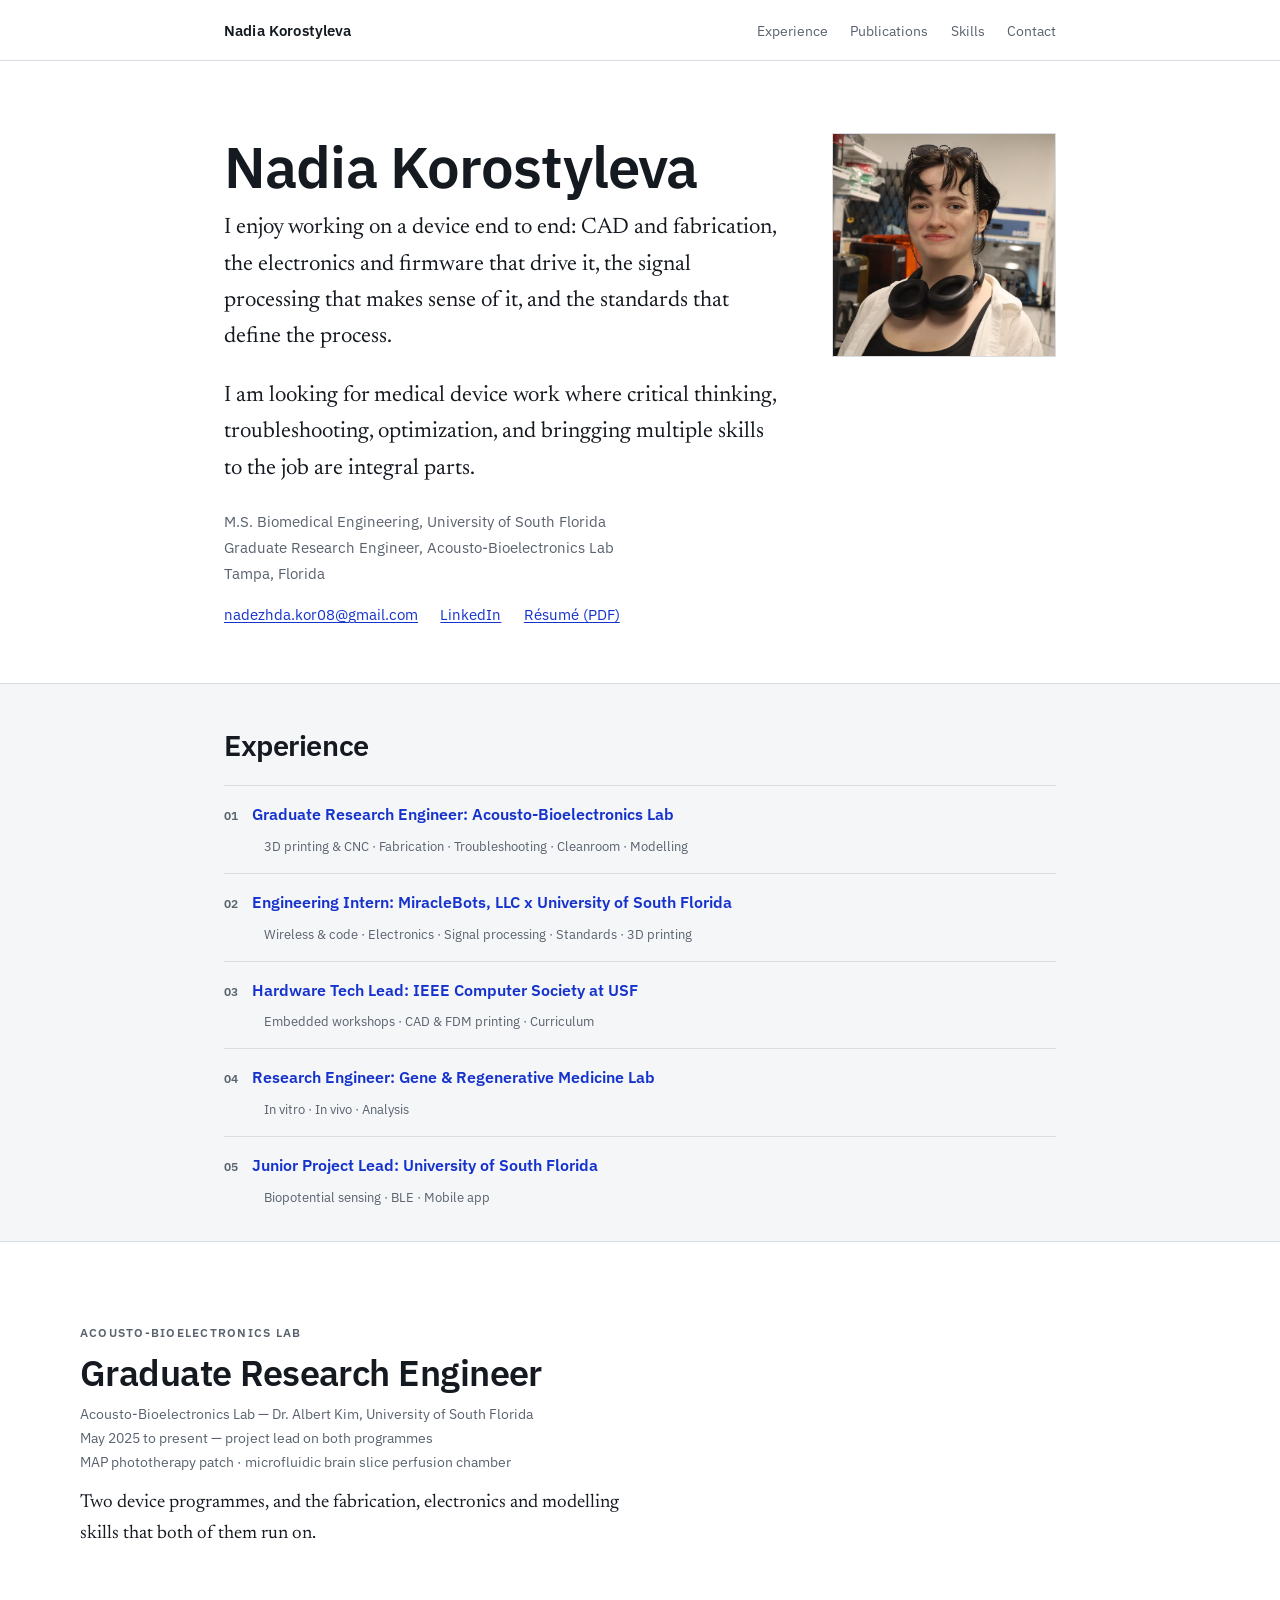
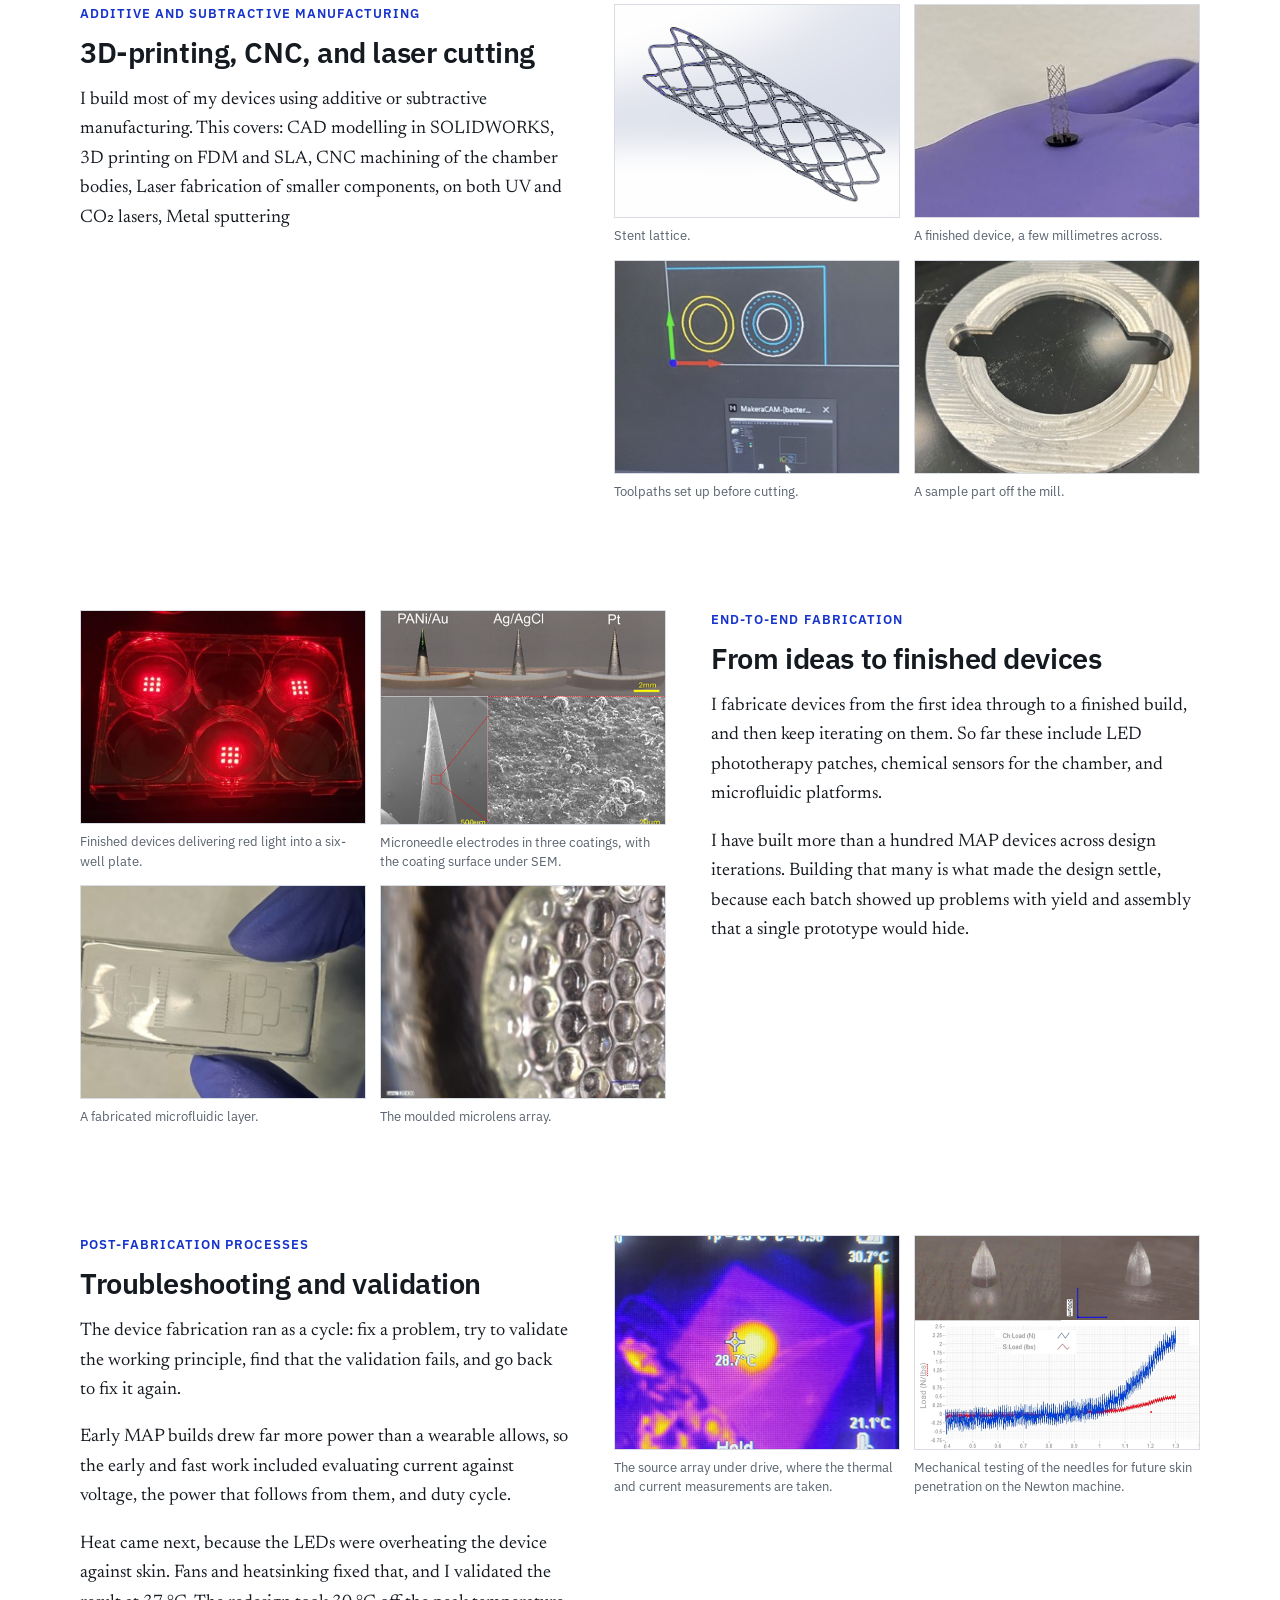
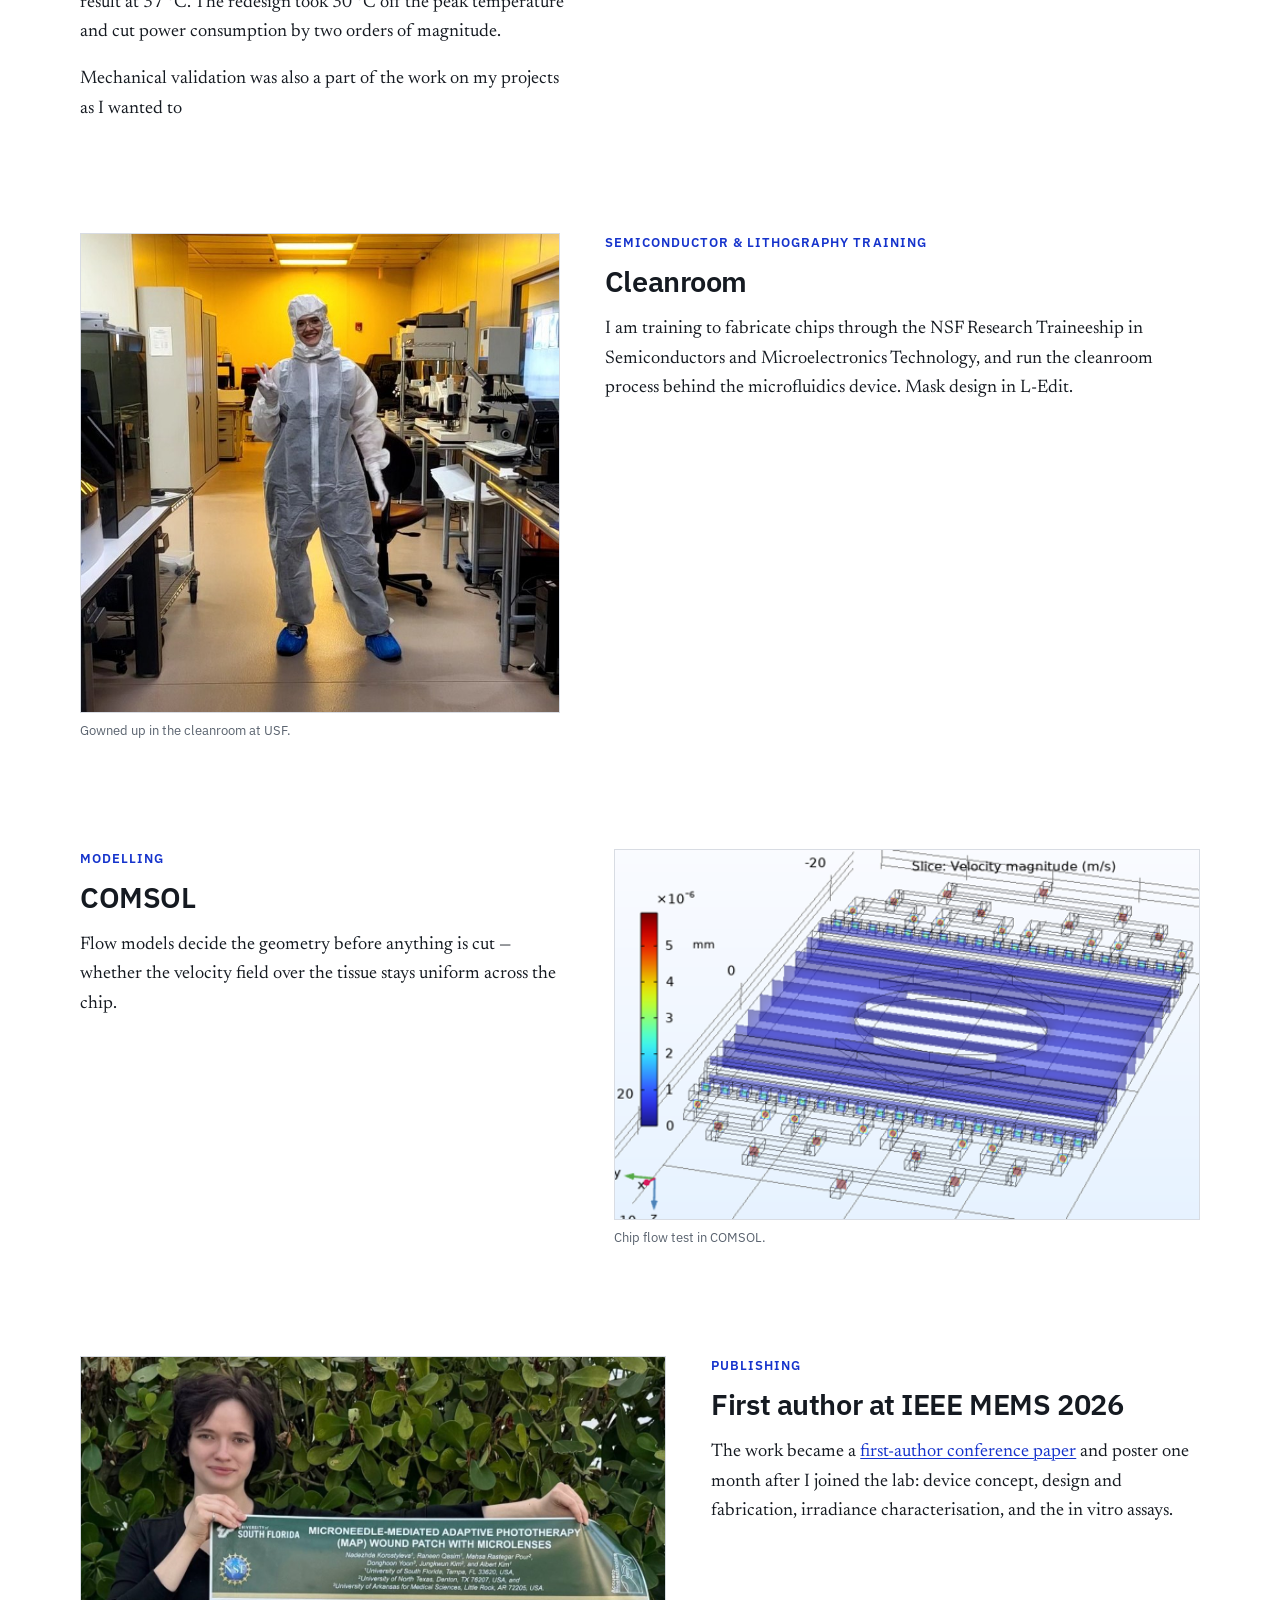
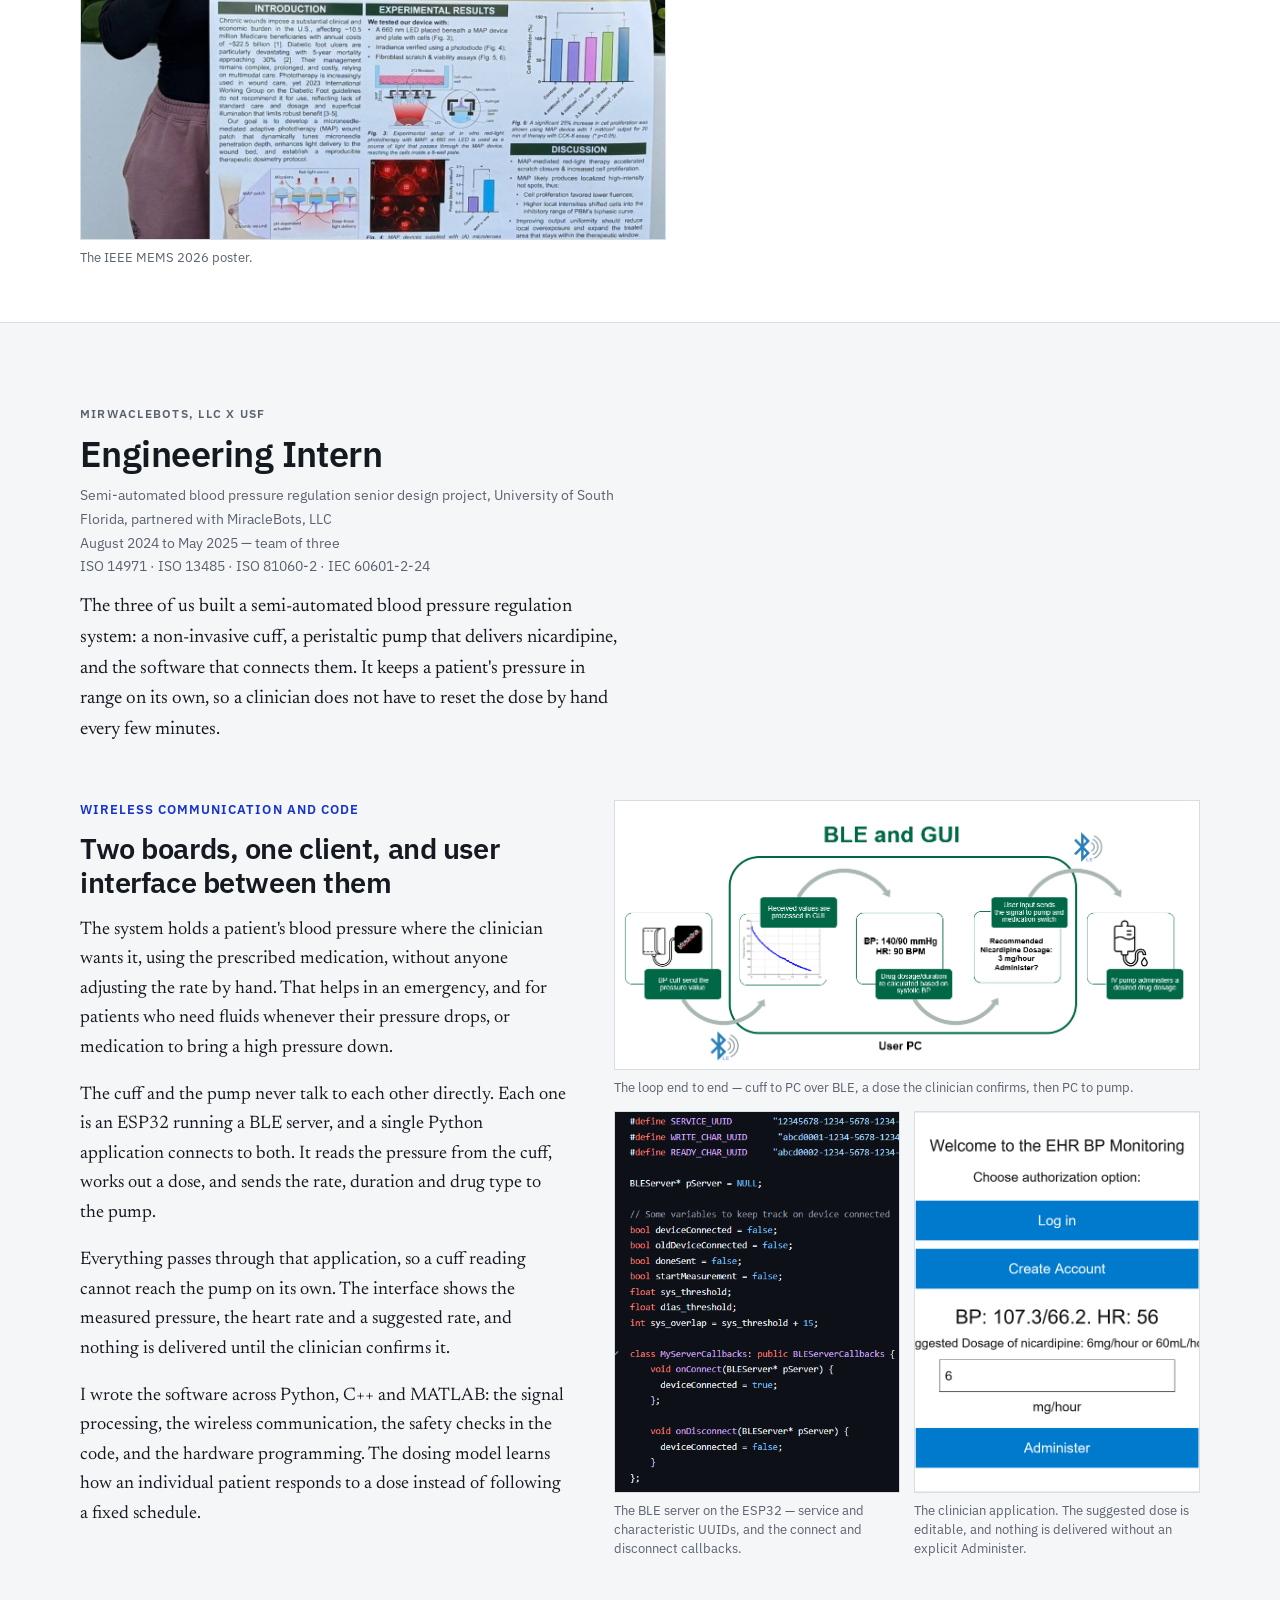
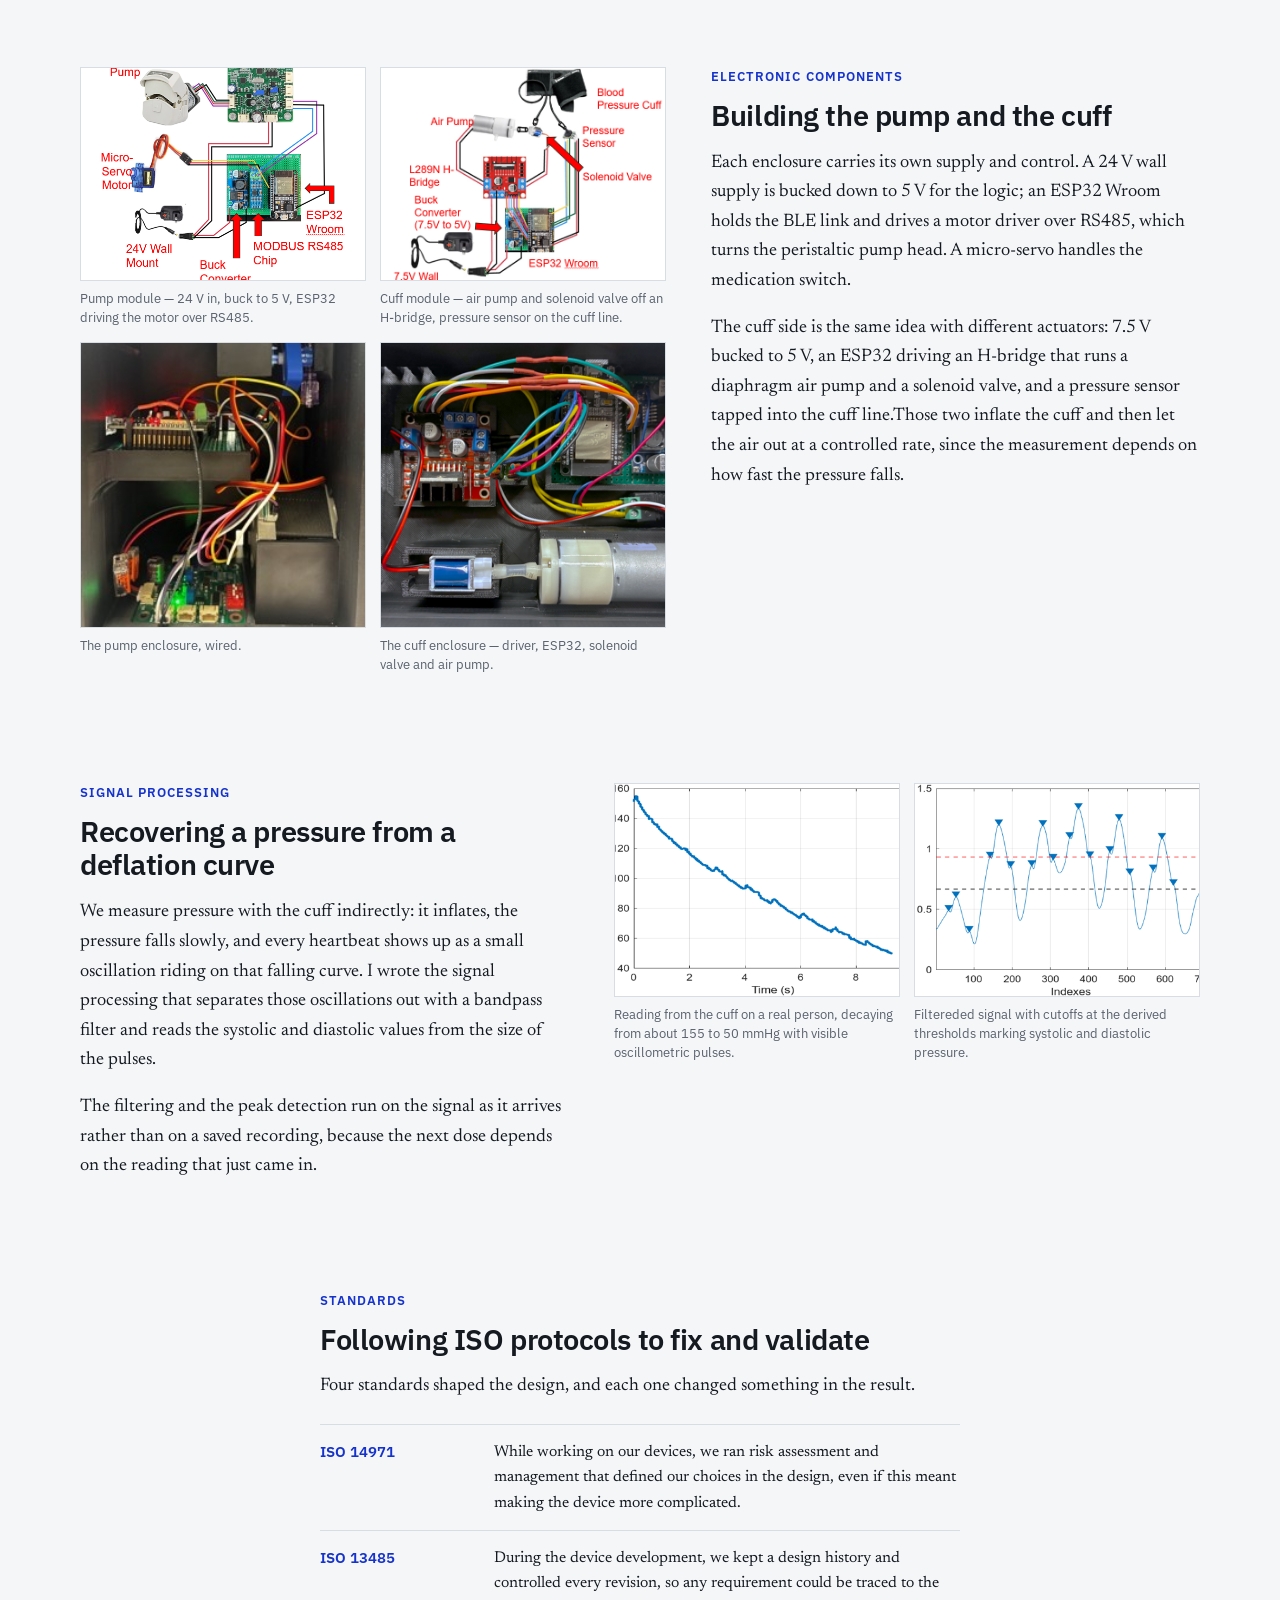
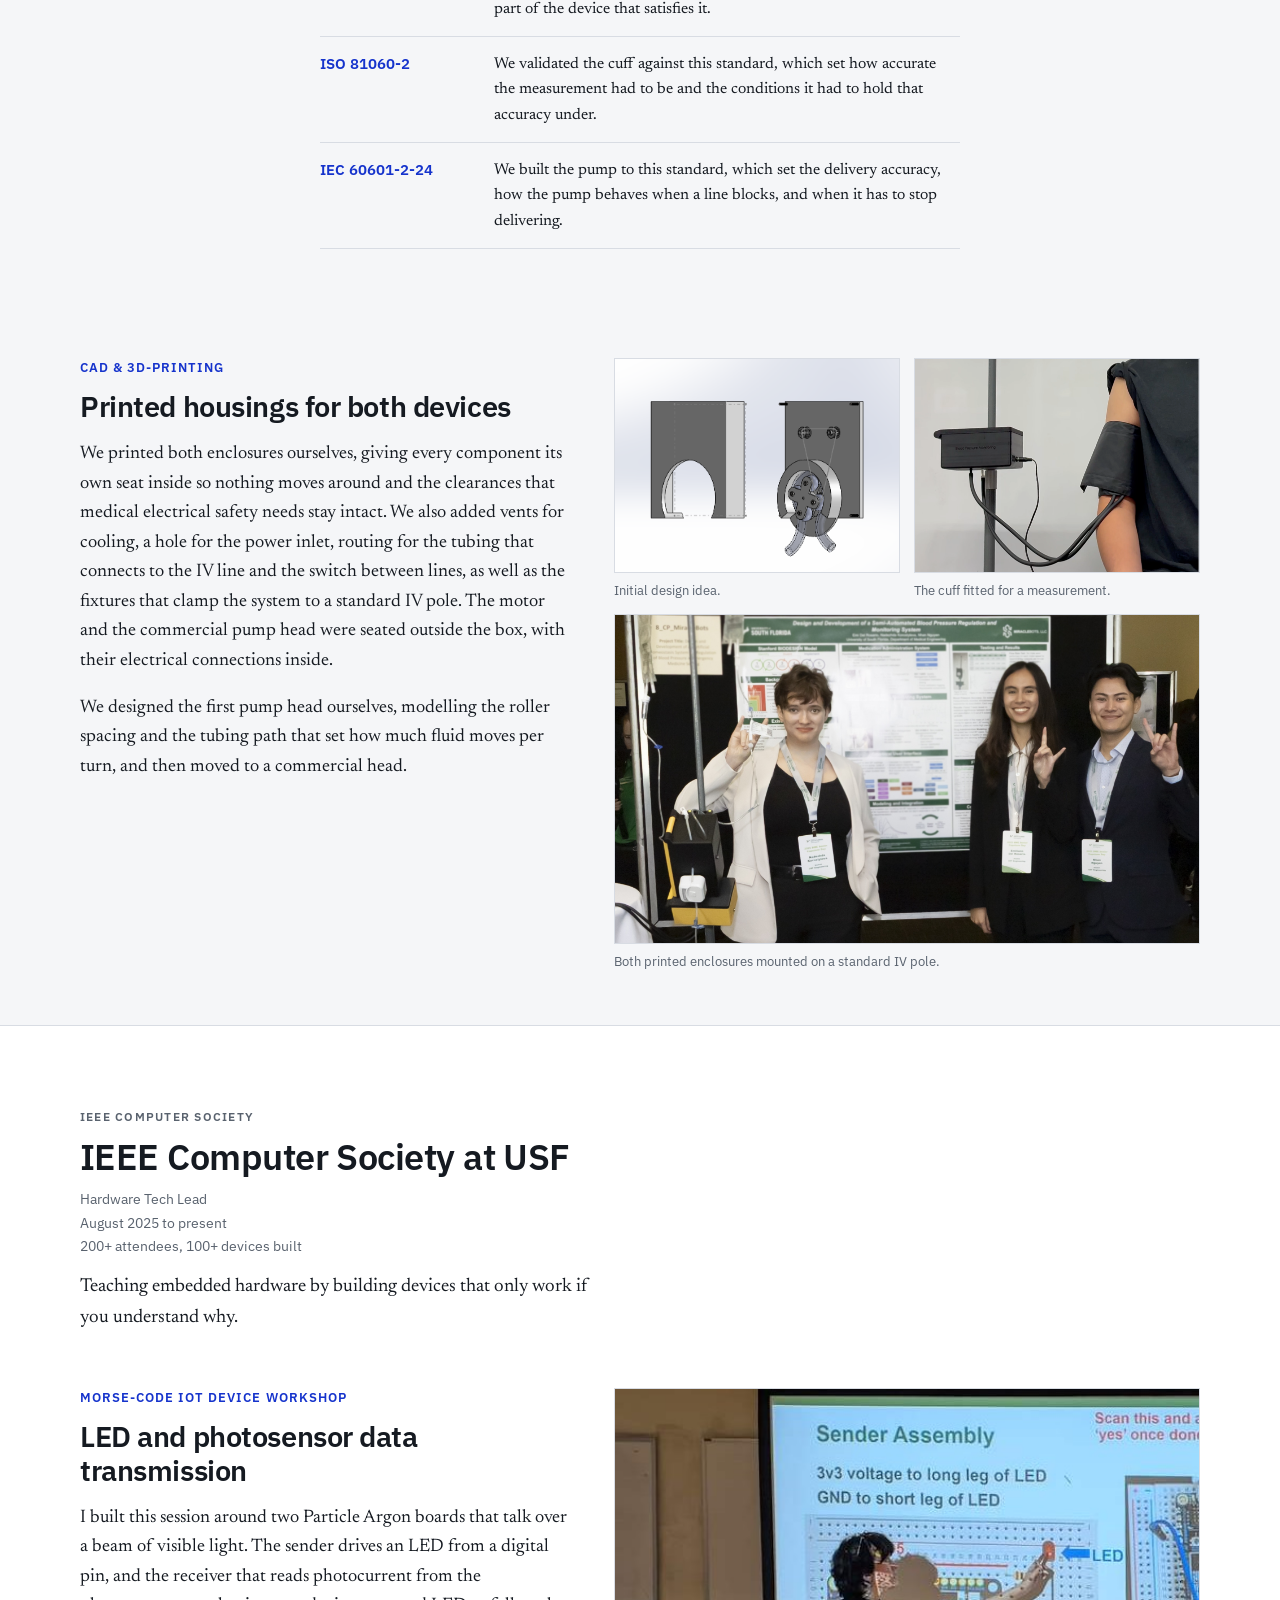
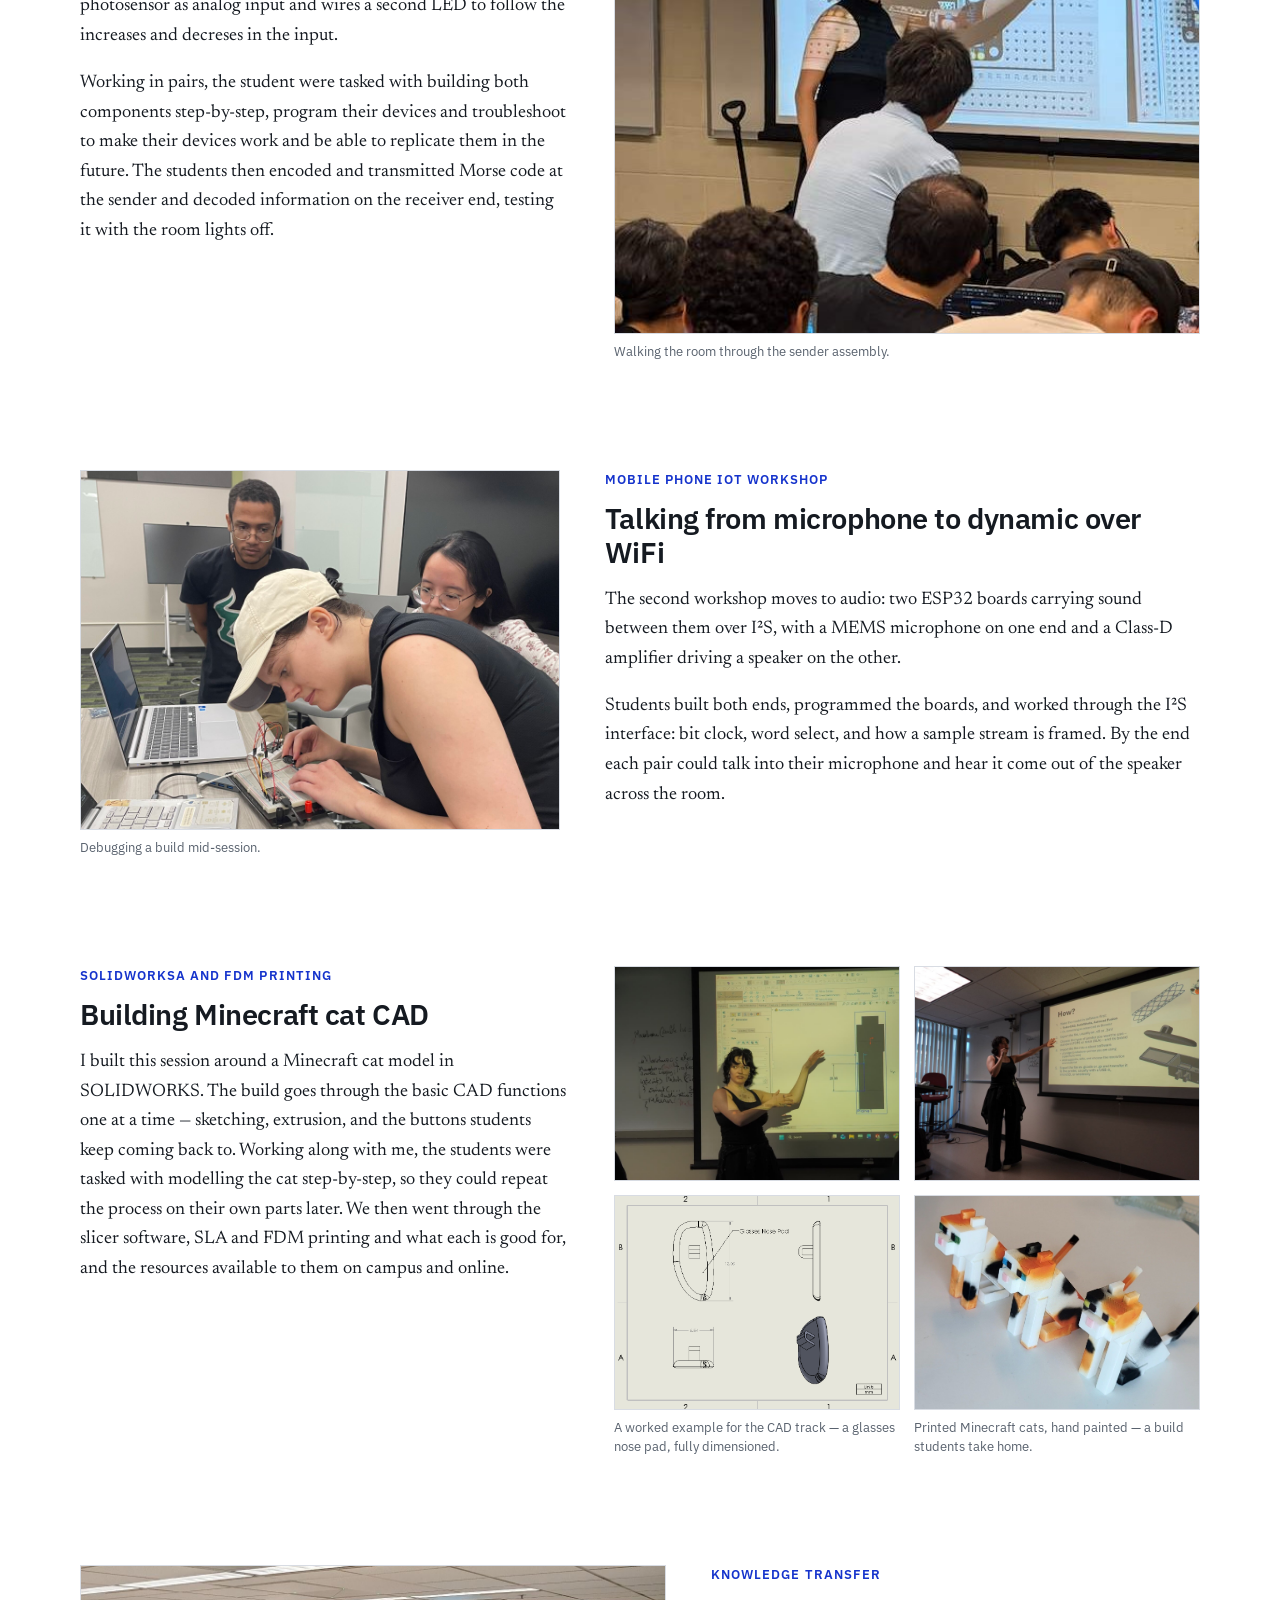
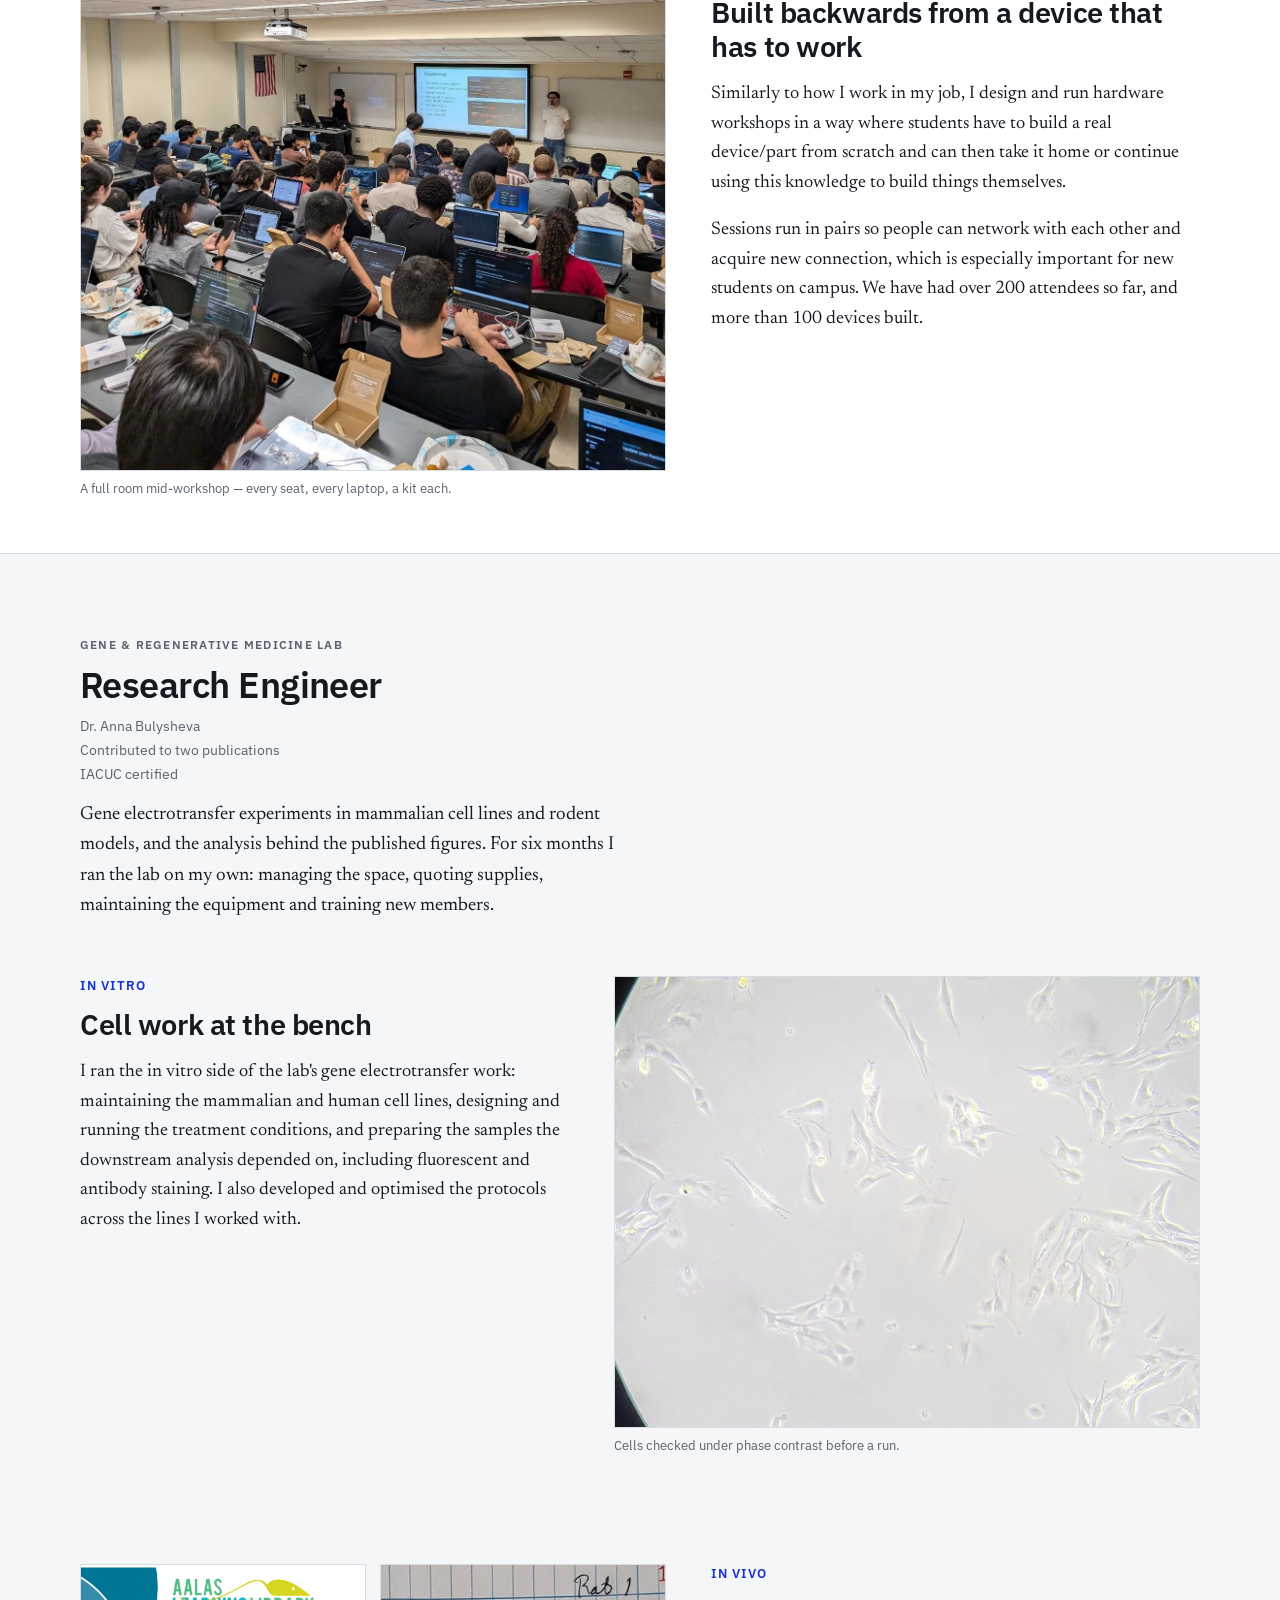
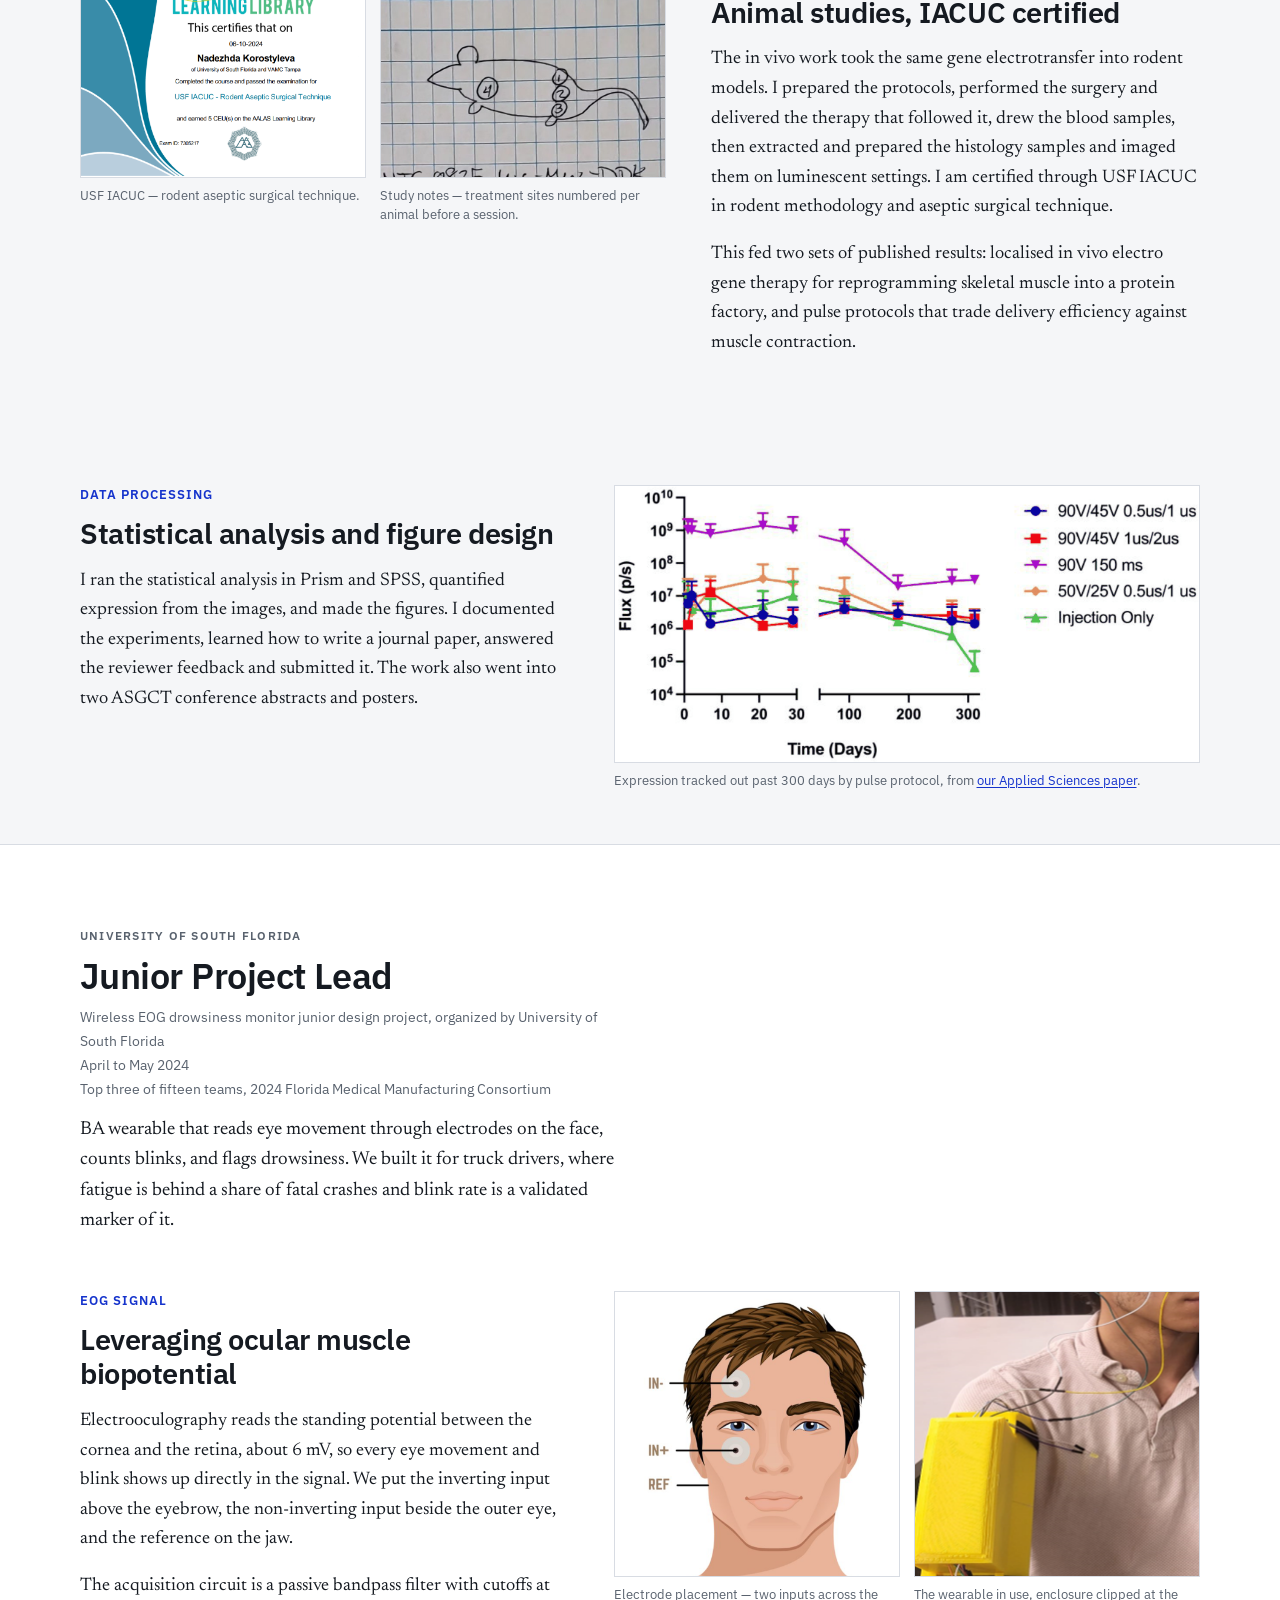
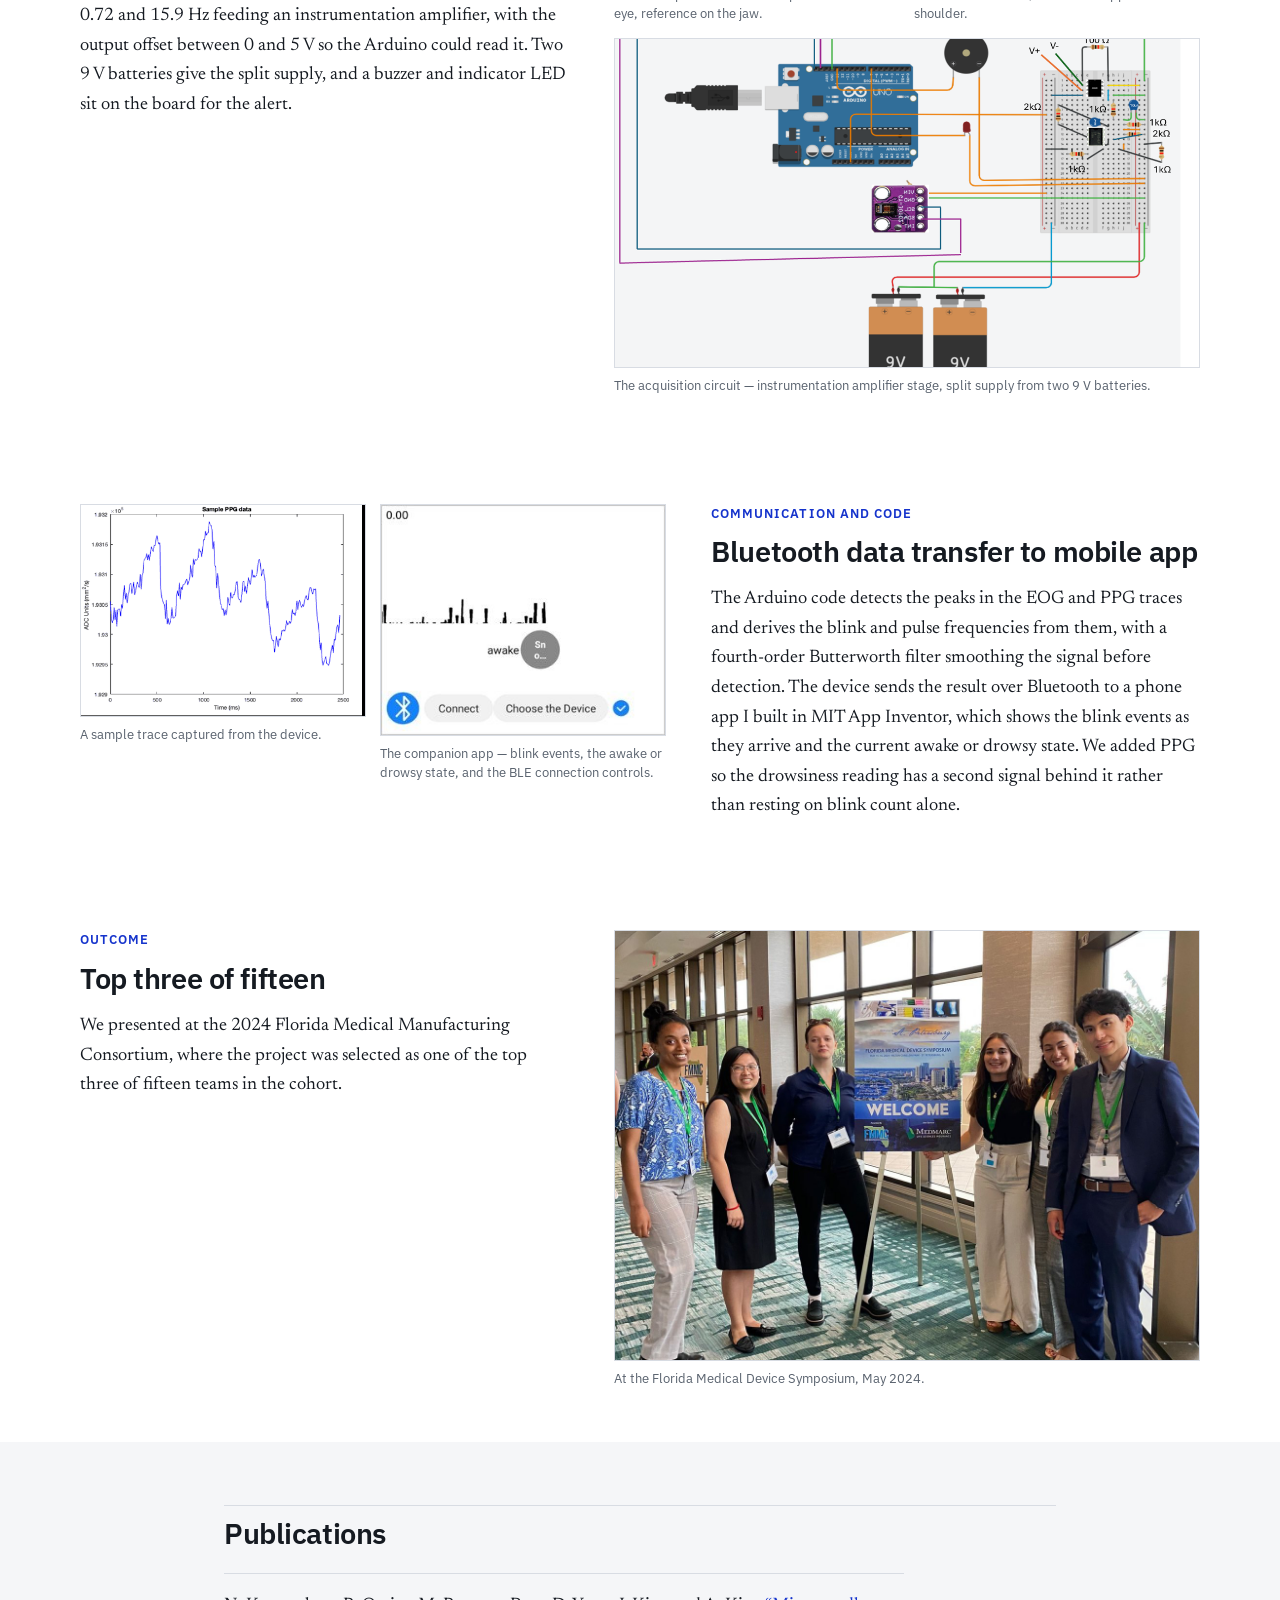
==== index.html @ 7c42c662 "Fix HTML anchor tag for iGEM Gold Medal entry" ====
<!DOCTYPE html>
<html lang="en">
<head>
<meta charset="utf-8">
<meta name="viewport" content="width=device-width, initial-scale=1">
<title>Nadia Korostyleva | Biomedical Engineer</title>
<meta name="description" content="Biomedical engineer working on medical devices end to end — CAD and fabrication, electronics and firmware, signal processing, and design against ISO and IEC standards.">
<link rel="preconnect" href="https://fonts.googleapis.com">
<link rel="preconnect" href="https://fonts.gstatic.com" crossorigin>
<link href="https://fonts.googleapis.com/css2?family=IBM+Plex+Sans:wght@400;500;600&family=Newsreader:opsz,wght@6..72,400;6..72,500&display=swap" rel="stylesheet">
<link rel="icon" href="favicon.ico" sizes="any">
<link rel="icon" type="image/png" sizes="32x32" href="favicon-32.png">
<link rel="apple-touch-icon" href="apple-touch-icon.png">
<link rel="manifest" href="site.webmanifest">
<meta name="theme-color" content="#1533cc">
<link rel="stylesheet" href="style.css?v=31">
</head>
<body>

<header class="masthead">
  <div class="wrap masthead-inner">
    <a class="wordmark" href="index.html">Nadia Korostyleva</a>
    <nav>
      <a href="#experience">Experience</a>
      <a href="#publications">Publications</a>
      <a href="#skills">Skills</a>
      <a href="#contact">Contact</a>
    </nav>
  </div>
</header>

<div class="hero">
  <div class="wrap hero-inner">
    <div class="hero-body">
    <h1>Nadia Korostyleva</h1>
    <p class="hero-lede">I enjoy working on a device end to end: CAD and fabrication, the electronics and firmware that drive it, the signal processing that makes sense of it, and the standards that define the process. </p>
    <p class="hero-lede">I am looking for medical device work where critical thinking, troubleshooting, optimization, and bringging multiple skills to the job are integral parts.</p>
    <p class="hero-facts">
      M.S. Biomedical Engineering, University of South Florida<br>
      Graduate Research Engineer, Acousto-Bioelectronics Lab<br>
      Tampa, Florida
    </p>

    <ul class="contact-links hero-links">
      <li><a href="mailto:nadezhda.kor08@gmail.com">nadezhda.kor08@gmail.com</a></li>
      <li><a href="https://www.linkedin.com/in/nadezhda890/">LinkedIn</a></li>
      <li><a href="resume.pdf">R&eacute;sum&eacute; (PDF)</a></li>
    </ul>
    </div>
    <img class="hero-portrait" src="images/headshot_portfolio_web.jpg?v=29" width="720" height="720" alt="Nadia Korostyleva in the lab, headphones round the neck and sunglasses pushed up into short dark hair, with a fume hood and printers behind.">
  </div>
</div>

<main class="wrap">

  <section id="experience">
    <div class="section-head"><h2>Experience</h2></div>
    <ol class="jump">
      <li><a href="#abl">Graduate Research Engineer:  Acousto-Bioelectronics Lab</a><span>3D printing &amp; CNC · Fabrication · Troubleshooting · Cleanroom · Modelling</span></li>
      <li><a href="#senior">Engineering Intern:  MiracleBots, LLC x University of South Florida</a><span>Wireless &amp; code · Electronics · Signal processing · Standards · 3D printing</span></li>
      <li><a href="#ieee">Hardware Tech Lead:  IEEE Computer Society at USF</a><span>Embedded workshops · CAD &amp; FDM printing · Curriculum</span></li>
      <li><a href="#regen">Research Engineer:  Gene & Regenerative Medicine Lab</a><span>In vitro · In vivo · Analysis</span></li>
      <li><a href="#junior">Junior Project Lead:  University of South Florida</a><span>Biopotential sensing · BLE · Mobile app</span></li>
    </ol>
    <p></p>
  </section>

</main>

<div class="positions">
  <section class="position" id="abl">
    <div class="position-head">
      <p class="position-num">Acousto-Bioelectronics Lab</p>
      <h2>Graduate Research Engineer</h2>
      <p class="position-meta">Acousto-Bioelectronics Lab — Dr. Albert Kim, University of South Florida<br>
      May 2025 to present — project lead on both programmes<br>
      MAP phototherapy patch · microfluidic brain slice perfusion chamber</p>
      <p class="position-dek">Two device programmes, and the fabrication, electronics and modelling skills that both of them run on.</p>
    </div>

    <section class="skill holds">
      <div class="skill-inner">
        <div class="band-text reveal">
          <p class="band-num">Additive and subtractive manufacturing</p>
          <h2>3D-printing, CNC, and laser cutting</h2>
          <p>I build most of my devices using additive or subtractive manufacturing. This covers: CAD modelling in SOLIDWORKS, 3D printing on FDM and SLA, CNC machining of the chamber bodies, Laser fabrication of smaller components, on both UV and CO₂ lasers, Metal sputtering</p>
        </div>
        <div class="band-media reveal mosaic-4">
          <figure class="wide">
            <img src="images/cad-stent-lattice.png?v=22" alt="CAD model of a stent: a tubular diamond lattice of struts, shown isometrically.">
            <figcaption>Stent lattice.</figcaption>
          </figure>
          <figure class="wide">
            <img src="images/map-device-in-hand.jpg?v=22" alt="A finished MAP device held between two gloved fingertips, a few millimetres across.">
            <figcaption>A finished device, a few millimetres across.</figcaption>
          </figure>
          <figure class="wide">
            <img src="images/cam-toolpaths.jpg?v=22" alt="CAM software showing concentric toolpaths generated around two circular pockets, with the work origin and axes marked at the corner of the stock.">
            <figcaption>Toolpaths set up before cutting.</figcaption>
          </figure>
          <figure>
            <img src="images/cnc-machined-part.jpg?v=22" alt="A machined aluminium ring off the mill, concentric tool marks across the face and two small slots cut into the bore.">
            <figcaption>A sample part off the mill.</figcaption>
          </figure>
        </div>
      </div>
    </section>
    <section class="skill holds">
      <div class="skill-inner">
        <div class="band-text reveal">
          <p class="band-num">End-to-end fabrication</p>
          <h2>From ideas to finished devices</h2>
          <p>I fabricate devices from the first idea through to a finished build, and then keep iterating on them. So far these include LED phototherapy patches, chemical sensors for the chamber, and microfluidic platforms.</p>
          <p>I have built more than a hundred MAP devices across design iterations. Building that many is what made the design settle, because each batch showed up problems with yield and assembly that a single prototype would hide.</p>
        </div>
        <div class="band-media reveal mosaic-4">
          <figure>
            <img src="images/map-invitro-plate.jpg?v=22" alt="Three MAP devices illuminating wells of a six-well culture plate from beneath, each showing a three-by-three array of emitters through the plate base.">
            <figcaption>Finished devices delivering red light into a six-well plate.</figcaption>
          </figure>
          <figure>
            <img src="images/chemical_sensor.png?v=22" alt="Top: three microneedle electrodes side by side, labelled PANi/Au, Ag/AgCl and Pt, with a 2 mm scale bar. Bottom: a scanning electron micrograph of one needle with a 500 micrometre scale bar, and a magnified inset of its textured coating surface with a 20 micrometre scale bar.">
            <figcaption>Microneedle electrodes in three coatings, with the coating surface under SEM.</figcaption>
          </figure>
          <figure>
            <img src="images/chamber-fabricated.jpg?v=22" alt="A fabricated microfluidic chamber layer held in a gloved hand, the channel network visible in the cast polymer.">
            <figcaption>A fabricated microfluidic layer.</figcaption>
          </figure>
          <figure>
            <img src="images/map-array-micrograph.jpg?v=22" alt="Micrograph of the moulded microlens array, close-packed plano-convex lenses filling the frame with a scale bar at the lower edge.">
            <figcaption>The moulded microlens array.</figcaption>
          </figure>
        </div>
      </div>
    </section>
    <section class="skill">
      <div class="skill-inner">
        <div class="band-text reveal">
          <p class="band-num">Post-fabrication processes</p>
          <h2>Troubleshooting and validation</h2>
          <p>The device fabrication ran as a cycle: fix a problem, try to validate the working principle, find that the validation fails, and go back to fix it again.</p>
          <p>Early MAP builds drew far more power than a wearable allows, so the early and fast work included evaluating current against voltage, the power that follows from them, and duty cycle. </p>
          <p>Heat came next, because the LEDs were overheating the device against skin. Fans and heatsinking fixed that, and I validated the result at 37 °C. The redesign took 30 °C off the peak temperature and cut power consumption by two orders of magnitude.</p>
          <p>Mechanical validation was also a part of the work on my projects as I wanted to </p>
        </div>
        <div class="band-media reveal mosaic-4">
          <figure>
            <img src="images/temp_measured.jpg?v=22" alt="The LED source array running, individual emitters visible through the lens optic against saturated red illumination.">
            <figcaption>The source array under drive, where the thermal and current measurements are taken.</figcaption>
          </figure>
          <figure>
            <img src="images/mechanical_testing.png" alt="Mechanical teatsing results: needle intact at the top left, slightly shortened at top right, load vs position graph at the bottom">
            <figcaption>Mechanical testing of the needles for future skin penetration on the Newton machine.</figcaption>
          </figure>
        </div>
      </div>
    </section>
    <section class="skill single-media">
      <div class="skill-inner">
        <div class="band-text reveal">
          <p class="band-num">Semiconductor & Lithography training</p>
          <h2>Cleanroom</h2>
          <p>I am training to fabricate chips through the NSF Research Traineeship in Semiconductors and Microelectronics Technology, and run the cleanroom process behind the microfluidics device. Mask design in L-Edit.</p>
        </div>
        <div class="band-media reveal media-single">
          <figure class="wide">
            <img src="images/cleanroom-suited.jpg?v=22" alt="Gowned in a full cleanroom suit, hood and overshoes, standing in the fabrication bay between benches of microscopes and process equipment.">
            <figcaption>Gowned up in the cleanroom at USF.</figcaption>
          </figure>
        </div>
      </div>
    </section>
    <section class="skill">
      <div class="skill-inner">
        <div class="band-text reveal">
          <p class="band-num">Modelling</p>
          <h2>COMSOL</h2>
          <p>Flow models decide the geometry before anything is cut — whether the velocity field over the tissue stays uniform across the chip.</p>
        </div>
        <div class="band-media reveal">
          <figure class="fit">
            <img src="images/chamber-comsol-flow.png?v=22" alt="COMSOL simulation showing velocity magnitude on a slice plane through the chip, with the tissue region outlined at the centre.">
            <figcaption>Chip flow test in COMSOL.</figcaption>
          </figure>
        </div>
      </div>
    </section>
    <section class="skill">
      <div class="skill-inner">
        <div class="band-text reveal">
          <p class="band-num">Publishing</p>
          <h2>First author at IEEE MEMS 2026</h2>
          <p>The work became a <a href="https://ieeexplore.ieee.org/document/11419300">first-author conference paper</a> and poster one month after I joined the lab: device concept, design and fabrication, irradiance characterisation, and the in vitro assays.</p>
        </div>
        <div class="band-media reveal media-wide">
          <figure class="fit-w">
            <img src="images/map-poster.jpg?v=22" alt="Holding the IEEE MEMS 2026 poster, titled Microneedle-Mediated Adaptive Phototherapy (MAP) Wound Patch with Microlenses.">
            <figcaption>The IEEE MEMS 2026 poster.</figcaption>
          </figure>
        </div>
      </div>
    </section>

  </section>

  <section class="position" id="senior">
    <div class="position-head">
      <p class="position-num">MirwacleBOts, LLC x USF</p>
      <h2>Engineering Intern</h2>
      <p class="position-meta">Semi-automated blood pressure regulation senior design project, University of South Florida, partnered with MiracleBots, LLC<br>
      August 2024 to May 2025 — team of three<br>
      ISO 14971 · ISO 13485 · ISO 81060-2 · IEC 60601-2-24</p>
      <p class="position-dek">The three of us built a semi-automated blood pressure regulation system: a non-invasive cuff, a peristaltic pump that delivers nicardipine, and the software that connects them. It keeps a patient's pressure in range on its own, so a clinician does not have to reset the dose by hand every few minutes.</p>
    </div>

    <section class="skill holds">
      <div class="skill-inner">
        <div class="band-text reveal">
          <p class="band-num">Wireless communication and code</p>
          <h2>Two boards, one client, and user interface between them</h2>
          <p>The system holds a patient's blood pressure where the clinician wants it, using the prescribed medication, without anyone adjusting the rate by hand. That helps in an emergency, and for patients who need fluids whenever their pressure drops, or medication to bring a high pressure down.</p>
          <p>The cuff and the pump never talk to each other directly. Each one is an ESP32 running a BLE server, and a single Python application connects to both. It reads the pressure from the cuff, works out a dose, and sends the rate, duration and drug type to the pump.</p>
          <p>Everything passes through that application, so a cuff reading cannot reach the pump on its own. The interface shows the measured pressure, the heart rate and a suggested rate, and nothing is delivered until the clinician confirms it.</p>
          <p>I wrote the software across Python, C++ and MATLAB: the signal processing, the wireless communication, the safety checks in the code, and the hardware programming. The dosing model learns how an individual patient responds to a dose instead of following a fixed schedule.</p>
        </div>
        <div class="band-media reveal mosaic-4 has-span">
          <figure class="fit span-2">
            <img src="images/bp-ble-architecture.png?v=22" alt="System flow titled BLE and GUI: the BP cuff sends its pressure value over Bluetooth Low Energy to the user PC, where the GUI processes the values, computes a dose and duration from the systolic pressure, and asks the clinician to confirm; on confirmation a second BLE link sends the rate to the IV pump, which administers the dose.">
            <figcaption>The loop end to end — cuff to PC over BLE, a dose the clinician confirms, then PC to pump.</figcaption>
          </figure>
          <figure class="tall">
            <img src="images/bp-code.png?v=23" alt="ESP32 firmware in an editor: the BLE service and characteristic UUIDs defined as constants, state flags for connection and measurement, systolic and diastolic thresholds, and a BLEServerCallbacks class with onConnect and onDisconnect setting the connected flag.">
            <figcaption>The BLE server on the ESP32 — service and characteristic UUIDs, and the connect and disconnect callbacks.</figcaption>
          </figure>
          <figure class="tall">
            <img src="images/bp-clinician-app.png?v=22" alt="The clinician application: authorization options for logging in or creating an account, then the measured blood pressure of 107.3 over 66.2 and heart rate of 56, a suggested nicardipine dose of 6 mg per hour, an editable rate field, and an Administer button.">
            <figcaption>The clinician application. The suggested dose is editable, and nothing is delivered without an explicit Administer.</figcaption>
          </figure>
        </div>
      </div>
    </section>

    <section class="skill holds">
      <div class="skill-inner">
        <div class="band-text reveal">
          <p class="band-num">Electronic components</p>
          <h2>Building the pump and the cuff</h2>
          <p>Each enclosure carries its own supply and control. A 24 V wall supply is bucked down to 5 V for the logic; an ESP32 Wroom holds the BLE link and drives a motor driver over RS485, which turns the peristaltic pump head. A micro-servo handles the medication switch.</p>
          <p>The cuff side is the same idea with different actuators: 7.5 V bucked to 5 V, an ESP32 driving an H-bridge that runs a diaphragm air pump and a solenoid valve, and a pressure sensor tapped into the cuff line.Those two inflate the cuff and then let the air out at a controlled rate, since the measurement depends on how fast the pressure falls.</p>
        </div>
        <div class="band-media reveal mosaic-4">
          <figure class="wide">
            <img src="images/bp-pump-wiring-diagram.png?v=22" alt="Annotated wiring diagram of the pump module: a 24 volt wall supply feeding a buck converter down to 5 volts, an ESP32 Wroom and a MODBUS RS485 chip on a prototyping board, a motor driver running the peristaltic pump, and a micro-servo.">
            <figcaption>Pump module — 24 V in, buck to 5 V, ESP32 driving the motor over RS485.</figcaption>
          </figure>
          <figure class="wide">
            <img src="images/bp-cuff-wiring-diagram.png?v=22" alt="Annotated wiring diagram of the cuff module: a 7.5 volt wall mount feeding a buck converter to 5 volts, an ESP32 Wroom driving an H-bridge that runs an air pump and a solenoid valve, with a pressure sensor tapped into the cuff line.">
            <figcaption>Cuff module — air pump and solenoid valve off an H-bridge, pressure sensor on the cuff line.</figcaption>
          </figure>
          <figure class="sq">
            <img src="images/bp-pump-enclosure-wiring.jpg?v=24" alt="Inside the pump enclosure: a microcontroller board on a standoff rail above a bank of colour-coded terminal blocks, with looms running down to the components below.">
            <figcaption>The pump enclosure, wired.</figcaption>
          </figure>
          <figure class="sq">
            <img src="images/bp-cuff-enclosure-internals.png?v=22" alt="Inside the printed cuff enclosure: a motor driver board and an ESP32 on a prototyping board wired to a solenoid valve and a diaphragm air pump seated in printed brackets.">
            <figcaption>The cuff enclosure — driver, ESP32, solenoid valve and air pump.</figcaption>
          </figure>
        </div>
      </div>
    </section>

    <section class="skill">
      <div class="skill-inner">
        <div class="band-text reveal">
          <p class="band-num">Signal processing</p>
          <h2>Recovering a pressure from a deflation curve</h2>
          <p>We measure pressure with the cuff indirectly: it inflates, the pressure falls slowly, and every heartbeat shows up as a small oscillation riding on that falling curve. I wrote the signal processing that separates those oscillations out with a bandpass filter and reads the systolic and diastolic values from the size of the pulses.</p>
          <p>The filtering and the peak detection run on the signal as it arrives rather than on a saved recording, because the next dose depends on the reading that just came in.</p>
        </div>
        <div class="band-media reveal mosaic-4">
          <figure class="wide">
            <img src="images/bp-pressure-decay.png?v=22" alt="Measured cuff pressure decaying from about 155 to 50 mmHg over roughly nine seconds, with small oscillometric pulses visible on the curve.">
            <figcaption> Reading from the cuff on a real person, decaying from about 155 to 50 mmHg with visible oscillometric pulses. </figcaption>
          </figure>
          <figure class="wide">
            <img src="images/bp-oscillometric.png?v=22" alt="The extracted oscillometric pulse envelope with detected peaks marked, and horizontal thresholds for the systolic and diastolic ratios.">
            <figcaption> Filtereded signal with cutoffs at the derived thresholds marking systolic and diastolic pressure. </figcaption>
          </figure>
        </div>
      </div>
    </section>

    <section class="skill skill-solo">
      <div class="skill-inner">
        <div class="band-text reveal">
          <p class="band-num">Standards</p>
          <h2>Following ISO protocols to fix and validate</h2>
          <p>Four standards shaped the design, and each one changed something in the result.</p>
          <div class="iso-table">
            <div class="iso-row"><div class="iso-std">ISO 14971</div><div class="iso-use">While working on our devices, we ran risk assessment and management that defined our choices in the design, even if this meant making the device more complicated.</div></div>
            <div class="iso-row"><div class="iso-std">ISO 13485</div><div class="iso-use">During the device development, we kept a design history and controlled every revision, so any requirement could be traced to the part of the device that satisfies it.</div></div>
            <div class="iso-row"><div class="iso-std">ISO 81060-2</div><div class="iso-use">We validated the cuff against this standard, which set how accurate the measurement had to be and the conditions it had to hold that accuracy under.</div></div>
            <div class="iso-row"><div class="iso-std">IEC 60601-2-24</div><div class="iso-use">We built the pump to this standard, which set the delivery accuracy, how the pump behaves when a line blocks, and when it has to stop delivering.</div></div>
          </div>
        </div>
      </div>
    </section>

    <section class="skill holds">
      <div class="skill-inner">
        <div class="band-text reveal">
          <p class="band-num">CAD & 3D-printing</p>
          <h2>Printed housings for both devices</h2>
          <p>We printed both enclosures ourselves, giving every component its own seat inside so nothing moves around and the clearances that medical electrical safety needs stay intact. We also added vents for cooling, a hole for the power inlet, routing for the tubing that connects to the IV line and the switch between lines, as well as the fixtures that clamp the system to a standard IV pole. The motor and the commercial pump head were seated outside the box, with their electrical connections inside.</p>
          <p>We designed the first pump head ourselves, modelling the roller spacing and the tubing path that set how much fluid moves per turn, and then moved to a commercial head.</p>
        </div>
        <div class="band-media reveal mosaic-4">
          <figure class="wide">
            <img src="images/cad-pump-exploded.png?v=22" alt="The pump drawn as two parts side by side: the housing with its tubing channel cut away, and the four-roller head on its shaft with the tubing wrapped around it.">
            <figcaption>Initial design idea.</figcaption>
          </figure>
          <figure class="wide">
            <img src="images/bp-cuff-on-arm.png?v=22" alt="The system on the pole seen from further back: an IV bag hung above the printed monitoring enclosure, the pump module below it, and lines running down to the bench.">
            <figcaption>The cuff fitted for a measurement.</figcaption>
          </figure>
          <figure>
            <img src="images/group_w_device.jpeg?v=22" alt="The non-invasive cuff fitted on an upper arm, tubing running to the pole-mounted monitoring enclosure.">
            <figcaption>Both printed enclosures mounted on a standard IV pole.</figcaption>
          </figure>
        </div>
      </div>
    </section>

  </section>

  <section class="position" id="ieee">
    <div class="position-head">
      <p class="position-num">IEEE Computer Society</p>
      <h2>IEEE Computer Society at USF</h2>
      <p class="position-meta">Hardware Tech Lead<br>
      August 2025 to present<br>
      200+ attendees, 100+ devices built</p>
      <p class="position-dek">Teaching embedded hardware by building devices that only work if you understand why.</p>
    </div>

    <section class="skill">
      <div class="skill-inner">
        <div class="band-text reveal">
          <p class="band-num">Morse-code IoT device workshop</p>
          <h2>LED and photosensor data transmission</h2>
          <p>I built this session around two Particle Argon boards that talk over a beam of visible light. The sender drives an LED from a digital pin, and the receiver that reads photocurrent from the photosensor as analog input and wires a second LED to follow the increases and decreses in the input.</p>
          <p>Working in pairs, the student were tasked with building both components step-by-step, program their devices and troubleshoot to make their devices work and be able to replicate them in the future. The students then encoded and transmitted Morse code at the sender and decoded information on the receiver end, testing it with the room lights off.</p>
        </div>
        <div class="band-media reveal media-full">
          <figure class="wide">
            <img src="images/workshop-room.jpg?v=22" alt="Walking a full room through the sender assembly, with the breadboard wiring diagram projected on screen.">
            <figcaption>Walking the room through the sender assembly.</figcaption>
          </figure>
        </div>
      </div>
    </section>

    <section class="skill single-media">
      <div class="skill-inner">
        <div class="band-text reveal">
          <p class="band-num">Mobile Phone IoT Workshop</p>
          <h2>Talking from microphone to dynamic over WiFi</h2>
          <p>The second workshop moves to audio: two ESP32 boards carrying sound between them over I²S, with a MEMS microphone on one end and a Class-D amplifier driving a speaker on the other.</p>
          <p>Students built both ends, programmed the boards, and worked through the I²S interface: bit clock, word select, and how a sample stream is framed. By the end each pair could talk into their microphone and hear it come out of the speaker across the room.</p>
        </div>
        <div class="band-media reveal media-single">
          <figure>
            <img src="images/workshop-students-building.jpg?v=22" alt="Wiring a speaker into an ESP32 breadboard build while two attendees look on.">
            <figcaption>Debugging a build mid-session.</figcaption>
          </figure>
        </div>
      </div>
    </section>

    <section class="skill holds">
      <div class="skill-inner">
        <div class="band-text reveal">
          <p class="band-num">Solidworksa and FDM printing</p>
          <h2>Building Minecraft cat CAD</h2>
          <p>I built this session around a Minecraft cat model in SOLIDWORKS. The build goes through the basic CAD functions one at a time — sketching, extrusion, and the buttons students keep coming back to.

Working along with me, the students were tasked with modelling the cat step-by-step, so they could repeat the process on their own parts later. We then went through the slicer software, SLA and FDM printing and what each is good for, and the resources available to them on campus and online.</p>
        </div>
        <div class="band-media reveal mosaic-4">
          <figure>
            <img src="images/workshop-cad-teaching.jpg?v=22" alt="Teaching a parametric SOLIDWORKS sketch, dimensioning an extruded profile on the projected screen.">
          </figure>
          <figure>
            <img src="images/workshop-3dprint-lecture.jpg?v=22" alt="Presenting the 3D printing workflow — modelling, export, slicing, and choosing a printer.">
          </figure>
          <figure class="wide">
            <img src="images/cad-glasses-nose-pad.png?v=22" alt="Dimensioned SOLIDWORKS drawing of a glasses nose pad in millimetres: front, side and bottom views with a shaded isometric.">
            <figcaption>A worked example for the CAD track — a glasses nose pad, fully dimensioned.</figcaption>
          </figure>
          <figure>
            <img src="images/3d-printed-cats.jpg?v=22" alt="Three painted Minecraft cat models, printed in one piece and hand painted in white, orange and black.">
            <figcaption>Printed Minecraft cats, hand painted — a build students take home.</figcaption>
          </figure>
        </div>
      </div>
    </section>

    <section class="skill">
      <div class="skill-inner">
        <div class="band-text reveal">
          <p class="band-num">Knowledge Transfer</p>
          <h2>Built backwards from a device that has to work</h2>
          <p>Similarly to how I work in my job, I design and run hardware workshops in a way where students have to build a real device/part from scratch and can then take it home or continue using this knowledge to build things themselves.</p>
          <p>Sessions run in pairs so people can network with each other and acquire new connection, which is especially important for new students on campus. We have had over 200 attendees so far, and more than 100 devices built.</p>
        </div>
        <div class="band-media reveal media-wide">
          <figure class="fit-w">
            <img src="images/workshop-full-room.jpg?v=22" alt="A packed lecture room seen from the back: every seat taken, laptops open along the benches with kit boxes beside them, and a slide projected at the front.">
            <figcaption>A full room mid-workshop — every seat, every laptop, a kit each.</figcaption>
          </figure>
        </div>
      </div>
    </section>

  </section>

  <section class="position" id="regen">
    <div class="position-head">
      <p class="position-num">Gene & Regenerative Medicine Lab</p>
      <h2>Research Engineer</h2>
      <p class="position-meta">Dr. Anna Bulysheva<br>
      Contributed to two publications<br>
      IACUC certified</p>
      <p class="position-dek">Gene electrotransfer experiments in mammalian cell lines and rodent models, and the analysis behind the published figures. For six months I ran the lab on my own: managing the space, quoting supplies, maintaining the equipment and training new members.</p>
    </div>

    <section class="skill">
      <div class="skill-inner">
        <div class="band-text reveal">
          <p class="band-num">In vitro</p>
          <h2>Cell work at the bench</h2>
          <p>I ran the in vitro side of the lab's gene electrotransfer work: maintaining the mammalian and human cell lines, designing and running the treatment conditions, and preparing the samples the downstream analysis depended on, including fluorescent and antibody staining. I also developed and optimised the protocols across the lines I worked with.</p>
          <p><!-- Replace this paragraph with the specifics: which lines, which assays, what you personally ran. --></p>
        </div>
        <div class="band-media reveal media-wide">
          <figure class="wide">
            <img src="images/cell-culture-micrograph.jpg?v=22" alt="Phase contrast micrograph down the eyepiece: spindle-shaped adherent cells spread across the field at moderate confluence.">
            <figcaption>Cells checked under phase contrast before a run.</figcaption>
          </figure>
        </div>
      </div>
    </section>

    <section class="skill">
      <div class="skill-inner">
        <div class="band-text reveal">
          <p class="band-num">In vivo</p>
          <h2>Animal studies, IACUC certified</h2>
          <p>The in vivo work took the same gene electrotransfer into rodent models. I prepared the protocols, performed the surgery and delivered the therapy that followed it, drew the blood samples, then extracted and prepared the histology samples and imaged them on luminescent settings. I am certified through USF IACUC in rodent methodology and aseptic surgical technique.</p>
          <p>This fed two sets of published results: localised in vivo electro gene therapy for reprogramming skeletal muscle into a protein factory, and pulse protocols that trade delivery efficiency against muscle contraction.</p>
          <p><!-- Replace with your specifics: your role in the surgeries, the imaging modality, the endpoints. --></p>
        </div>
        <div class="band-media reveal mosaic-4">
          <figure class="wide">
            <img src="images/iacuc-certificate.png?v=22" alt="AALAS Learning Library certificate recording completion of the USF IACUC course in rodent aseptic surgical technique, dated June 2024.">
            <figcaption>USF IACUC — rodent aseptic surgical technique.</figcaption>
          </figure>
          <figure>
            <img src="images/rml-study-sketch.jpg?v=25" alt="A page of squared lab notebook headed Rat 1, with a hand-drawn dorsal view of the animal and four numbered treatment sites marked along the flank and hindquarter.">
            <figcaption>Study notes — treatment sites numbered per animal before a session.</figcaption>
          </figure>
        </div>
      </div>
    </section>

    <section class="skill">
      <div class="skill-inner">
        <div class="band-text reveal">
          <p class="band-num">Data Processing</p>
          <h2>Statistical analysis and figure design</h2>
          <p>I ran the statistical analysis in Prism and SPSS, quantified expression from the images, and made the figures. I documented the experiments, learned how to write a journal paper, answered the reviewer feedback and submitted it.  The work also went into two ASGCT conference abstracts and posters.</p>
          <p><!-- Replace with your specifics: which software, which tests, which figures were yours. --></p>
        </div>
        <div class="band-media reveal">
          <figure class = "fit span-2">
            <img src="images/rml-expression-flux.png?v=22" alt="Bioluminescent flux in photons per second on a log axis against time in days, out past 300 days, comparing four electroporation pulse protocols with an injection-only control. The 90 volt 150 millisecond condition holds two to three orders of magnitude above the rest throughout.">
            <figcaption>Expression tracked out past 300 days by pulse protocol, from <a href="https://doi.org/10.3390/app142311298">our Applied Sciences paper</a>.</figcaption>
          </figure>
        </div>
      </div>
    </section>

  </section>

  <section class="position" id="junior">
    <div class="position-head">
      <p class="position-num">University of South Florida</p>
      <h2>Junior Project Lead</h2>
      <p class="position-meta">Wireless EOG drowsiness monitor junior design project, organized by University of South Florida<br>
      April to May 2024<br>
      Top three of fifteen teams, 2024 Florida Medical Manufacturing Consortium</p>
      <p class="position-dek">BA wearable that reads eye movement through electrodes on the face, counts blinks, and flags drowsiness. We built it for truck drivers, where fatigue is behind a share of fatal crashes and blink rate is a validated marker of it.</p>
    </div>

    <section class="skill holds">
      <div class="skill-inner">
        <div class="band-text reveal">
          <p class="band-num">EOG Signal</p>
          <h2>Leveraging ocular muscle biopotential</h2>
          <p>Electrooculography reads the standing potential between the cornea and the retina, about 6 mV, so every eye movement and blink shows up directly in the signal. We put the inverting input above the eyebrow, the non-inverting input beside the outer eye, and the reference on the jaw.</p>
          <p>The acquisition circuit is a passive bandpass filter with cutoffs at 0.72 and 15.9 Hz feeding an instrumentation amplifier, with the output offset between 0 and 5 V so the Arduino could read it. Two 9 V batteries give the split supply, and a buzzer and indicator LED sit on the board for the alert.</p>
        </div>
        <div class="band-media reveal mosaic-4">
          <figure class="sq">
            <img src="images/eog-electrode-placement.png?v=22" alt="Diagram of electrode placement on a face: the inverting input above the eyebrow, the non-inverting input beside the outer eye, and the reference on the jaw.">
            <figcaption>Electrode placement — two inputs across the eye, reference on the jaw.</figcaption>
          </figure>
          <figure class="sq">
            <img src="images/eog_setupon.png?v=27" alt="The wearable in use: electrodes taped above and beside one eye, their leads running down to a printed yellow enclosure clipped at the shoulder.">
            <figcaption>The wearable in use, enclosure clipped at the shoulder.</figcaption>
          </figure>
          <figure class="tall">
            <img src="images/eog-circuit.png?v=22" alt="Circuit layout: an Arduino Uno and a breadboarded instrumentation amplifier stage with gain-setting resistors, a buzzer and an indicator LED, powered from two nine volt batteries.">
            <figcaption>The acquisition circuit — instrumentation amplifier stage, split supply from two 9 V batteries.</figcaption>
          </figure>
        </div>
      </div>
    </section>

    <section class="skill">
      <div class="skill-inner">
        <div class="band-text reveal">
          <p class="band-num">Communication and Code</p>
          <h2>Bluetooth data transfer to mobile app</h2>
          <p>The Arduino code detects the peaks in the EOG and PPG traces and derives the blink and pulse frequencies from them, with a fourth-order Butterworth filter smoothing the signal before detection. The device sends the result over Bluetooth to a phone app I built in MIT App Inventor, which shows the blink events as they arrive and the current awake or drowsy state. We added PPG so the drowsiness reading has a second signal behind it rather than resting on blink count alone.</p>
        </div>
        <div class="band-media reveal mosaic-2">
          <figure class="fit-w">
            <img src="images/eog-signal-trace.png?v=22" alt="A sample trace recorded from the wearable: amplitude in ADC units against time in milliseconds, showing four slow rising ramps with sharp falls over two and a half seconds.">
            <figcaption>A sample trace captured from the device.</figcaption>
          </figure>
          <figure class="fit-w">
            <img src="images/eog-app.jpg?v=22" alt="The companion app: a bar trace of blink events over time, a state readout showing awake, and Bluetooth connect and device selection controls along the bottom.">
            <figcaption>The companion app — blink events, the awake or drowsy state, and the BLE connection controls.</figcaption>
          </figure>
        </div>
      </div>
    </section>

    <section class="skill">
      <div class="skill-inner">
        <div class="band-text reveal">
          <p class="band-num">Outcome</p>
          <h2>Top three of fifteen</h2>
          <p>We presented at the 2024 Florida Medical Manufacturing Consortium, where the project was selected as one of the top three of fifteen teams in the cohort.</p>
        </div>
        <div class="band-media reveal media-wide">
          <figure class="wide">
            <img src="images/fmmc-symposium-team.jpg?v=22" alt="Six of us standing beside the welcome board at the Florida Medical Device Symposium in St. Petersburg, all wearing lanyards.">
            <figcaption>At the Florida Medical Device Symposium, May 2024.</figcaption>
          </figure>
        </div>
      </div>
    </section>

  </section>

</div>

<main class="wrap">

  <section id="publications">
    <div class="section-head"><h2>Publications</h2></div>
    <ul class="pubs">
      <li>
        N. Korostyleva, R. Qasim, M. Rastegar Pour, D. Yoon, J. Kim, and A. Kim. <a href="https://ieeexplore.ieee.org/document/11419300">“Microneedle-mediated adaptive phototherapy (MAP) wound patch with microlens.”</a>
        <span class="pub-venue">Proceedings of the IEEE International Conference on MEMS, 2026 — conference paper and poster</span>
      </li>
      <li>
        N. Korostyleva et al. “Enhanced gene delivery with high-frequency asymmetric biphasic pulses: balancing efficiency and reduced muscle contractions.”
        <span class="pub-venue">Molecular Therapy, vol. 33, no. 4, April 2025 — conference abstract</span>
      </li>
      <li>
        J. Hensley, M. Francis, A. Otten, N. Korostyleva, T. Gagliardo, and A. Bulysheva. <a href="https://doi.org/10.3390/app142311298">“Localized in vivo electro gene therapy (LiveGT)-mediated skeletal muscle protein factory reprogramming.”</a>
        <span class="pub-venue">Applied Sciences, vol. 14, no. 23, p. 11298, December 2024 — journal paper, open access</span>
      </li>
    </ul>
  </section>

  <section id="skills">
    <div class="section-head"><h2>What I work with</h2></div>
    <div class="skills">
      <div>
        <h3>Fabrication</h3>
        <p>Cleanroom processing and photolithography, mask design in L-Edit, microneedle and microlens array fabrication, CNC machining, FDM and SLA 3D printing.</p>
      </div>
      <div>
        <h3>Electronics and firmware</h3>
        <p>Embedded development on ESP32 and Particle Argon, I²S and analog sensor interfacing, BLE and Wi-Fi links, breadboard prototyping and hardware debug.</p>
      </div>
      <div>
        <h3>Software and analysis</h3>
        <p>Python, C++, MATLAB, SPSS, machine learning for physiological response modelling.</p>
      </div>
      <div>
        <h3>Wet lab</h3>
        <p>In vitro work with mammalian and human cell lines; in vivo rodent studies including surgery and imaging, IACUC certified.</p>
      </div>
      <div>
        <h3>Standards</h3>
        <p>ISO 14971 risk management, ISO 13485 quality systems, ISO 81060-2, IEC 60601-2-24.</p>
      </div>
      <div>
        <h3>Design and simulation</h3>
        <p>SOLIDWORKS, Autodesk Fusion, COMSOL Multiphysics for thermal and optical modelling.</p>
      </div>
    </div>
  </section>

  <section id="awards">
    <div class="section-head"><h2>Awards and programs</h2></div>
    <ul class="plain">
      <li>NSF Research Traineeship in Semiconductors and Microelectronics Technology, 2026 to present</li>
      <li>Barbara J. Lancor BME Excellence Achievement Award, 2025 — awarded to two of fifty graduating BME students</li>
      <li>iGEM Gold Medal, 2020 — Moscow team, CRISPR-Cas testing method for hepatitis C <a href=https://2020.igem.org/Team:Moscow/Team#members>2020.igem.org/Team:Moscow></a></li>
    </ul>

    <figure class="figure award-figure">
      <img src="images/senior-design-team.jpg?v=22" alt="Three of us standing side by side, each holding a framed certificate.">
      <figcaption>With other awarded members, April 2025.</figcaption>
    </figure>
  </section>

</main>

<footer class="site-footer" id="contact">
  <div class="wrap">
    <h2 style="margin-top:0">Get in touch</h2>
    <p>I am looking for device development and R&amp;D roles in MedTech. The fastest way to reach me is email.</p>
    <ul class="contact-links">
      <li><a href="mailto:nadezhda.kor08@gmail.com">nadezhda.kor08@gmail.com</a></li>
      <li><a href="https://www.linkedin.com/in/nadezhda890/">LinkedIn</a></li>
      <li><a href="resume.pdf">Résumé (PDF)</a></li>
    </ul>
  </div>
</footer>

</body>
</html>
---- style.css ----
/* Nadia Korostyleva — portfolio
   Palette is drawn from the work: antimicrobial blue (~450 nm) against
   lab-white and slate ink. Type is IBM Plex Sans (technical) + Newsreader
   (prose), the pairing you'd find in a device paper. */

:root {
  --ground: #f5f6f8;
  --paper: #ffffff;
  --ink: #151a21;
  --muted: #59626e;
  --rule: #d8dce3;
  --blue: #1533cc;
  --blue-soft: #e9edfb;
  --tissue: #f2e4e2;

  --measure: 68ch;
  --pad: clamp(1.25rem, 5vw, 4rem);
}

* { box-sizing: border-box; }

html { -webkit-text-size-adjust: 100%; }

body {
  margin: 0;
  background: var(--ground);
  color: var(--ink);
  font-family: "Newsreader", Georgia, serif;
  font-size: clamp(1.02rem, 0.98rem + 0.2vw, 1.14rem);
  line-height: 1.62;
  font-variant-numeric: tabular-nums;
}

h1, h2, h3, .sans {
  font-family: "IBM Plex Sans", system-ui, -apple-system, sans-serif;
  font-weight: 600;
  letter-spacing: -0.015em;
  line-height: 1.18;
}

h1 { font-size: clamp(2.1rem, 1.4rem + 3.2vw, 3.6rem); margin: 0 0 0.6rem; }
h2 { font-size: clamp(1.35rem, 1.15rem + 0.9vw, 1.8rem); margin: 3.2rem 0 1rem; }
h3 { font-size: 1.08rem; margin: 2rem 0 0.5rem; font-weight: 600; }

p { margin: 0 0 1.1rem; max-width: var(--measure); }

a { color: var(--blue); text-decoration-thickness: 1px; text-underline-offset: 2px; }
a:hover { text-decoration-thickness: 2px; }

:focus-visible {
  outline: 2px solid var(--blue);
  outline-offset: 3px;
}

.wrap {
  max-width: 60rem;
  margin: 0 auto;
  padding: 0 var(--pad);
}

/* ---------- masthead ---------- */

.masthead {
  border-bottom: 1px solid var(--rule);
  background: var(--paper);
  position: sticky;
  top: 0;
  z-index: 10;
}

/* Anchored sections would otherwise land under the sticky masthead. */
:target { scroll-margin-top: 4.5rem; }
.position { scroll-margin-top: 3.5rem; }

.masthead-inner {
  display: flex;
  flex-wrap: wrap;
  gap: 0.6rem 1.6rem;
  align-items: baseline;
  justify-content: space-between;
  padding-top: 1.1rem;
  padding-bottom: 1.1rem;
}

.wordmark {
  font-family: "IBM Plex Sans", sans-serif;
  font-weight: 600;
  font-size: 0.95rem;
  letter-spacing: 0.01em;
  color: var(--ink);
  text-decoration: none;
}

.masthead nav {
  display: flex;
  gap: 1.4rem;
  font-family: "IBM Plex Sans", sans-serif;
  font-size: 0.9rem;
}

.masthead nav a { color: var(--muted); text-decoration: none; }
.masthead nav a:hover { color: var(--blue); }

/* ---------- hero ---------- */

.hero {
  background: var(--paper);
  border-bottom: 1px solid var(--rule);
  padding-top: clamp(2.5rem, 6vw, 4.5rem);
  padding-bottom: clamp(2rem, 5vw, 3.5rem);
}

/* Portrait beside the intro rather than above it, so the name, the lede and
   the way to reach her all sit in one block on a wide screen. Below 760px the
   column collapses and the portrait follows the text. */
.hero-inner { display: grid; gap: clamp(1.4rem, 4vw, 2.6rem); align-items: start; }

@media (min-width: 760px) {
  .hero-inner { grid-template-columns: minmax(0, 1fr) minmax(0, 14rem); }
}

.hero-portrait {
  display: block;
  width: 100%;
  max-width: 14rem;
  height: auto;
  aspect-ratio: 1 / 1;
  object-fit: cover;
  border: 1px solid var(--rule);
  background: var(--paper);
}

.hero-lede {
  font-size: clamp(1.15rem, 1rem + 0.7vw, 1.4rem);
  max-width: 46ch;
  margin-bottom: 1.4rem;
}

.hero-facts {
  font-family: "IBM Plex Sans", sans-serif;
  font-size: 0.92rem;
  color: var(--muted);
  line-height: 1.75;
  margin: 0;
}

/* The same link row as the footer, repeated up here so the way to reach her is
   on screen before any scrolling. */
.hero-links { margin-top: 1.5rem; }

/* ---------- sections ---------- */

section { padding-top: 0.5rem; }

.section-head {
  border-top: 1px solid var(--rule);
  padding-top: 0.7rem;
  margin-top: 3.4rem;
}

.section-head h2 { margin-top: 0; }

/* The hero already closes with a rule of its own, so the first section would
   draw a second line 60px below it with nothing in between. Let the hero's
   line serve as this heading's, and close the gap it was holding open. */
body > main:first-of-type > section:first-child .section-head {
  border-top: 0;
  margin-top: 1.6rem;
}

/* ---------- project index ---------- */

.projects { margin: 1.5rem 0 0; }

.project-row {
  display: block;
  text-decoration: none;
  color: inherit;
  border-top: 1px solid var(--rule);
  padding: 1.5rem 0;
}

.project-row:first-child { border-top: none; }

.project-row:hover .project-title,
.project-row:focus-visible .project-title { color: var(--blue); }

.project-title {
  font-family: "IBM Plex Sans", sans-serif;
  font-weight: 600;
  font-size: 1.22rem;
  line-height: 1.25;
  margin: 0 0 0.35rem;
  transition: color 0.15s ease;
}

.project-meta {
  font-family: "IBM Plex Sans", sans-serif;
  font-size: 0.85rem;
  color: var(--muted);
  margin: 0 0 0.6rem;
}

.project-blurb { margin: 0; max-width: 62ch; }

.project-tags {
  font-family: "IBM Plex Sans", sans-serif;
  font-size: 0.8rem;
  color: var(--muted);
  margin: 0.7rem 0 0;
}

.project-tags span {
  display: inline-block;
  border: 1px solid var(--rule);
  border-radius: 2px;
  padding: 0.1rem 0.45rem;
  margin: 0 0.3rem 0.3rem 0;
  background: var(--paper);
}

/* ---------- jump menu ---------- */

.jump {
  list-style: none;
  margin: 1.4rem 0 0;
  padding: 0;
  counter-reset: jump;
}

.jump li {
  border-top: 1px solid var(--rule);
  padding: 0.95rem 0;
  counter-increment: jump;
}

.jump li::before {
  content: counter(jump, decimal-leading-zero);
  font-family: "IBM Plex Sans", sans-serif;
  font-size: 0.78rem;
  font-weight: 600;
  color: var(--muted);
  margin-right: 0.9rem;
}

.jump a {
  font-family: "IBM Plex Sans", sans-serif;
  font-weight: 600;
  font-size: 1.02rem;
  text-decoration: none;
}

.jump a:hover { text-decoration: underline; }

.jump span {
  display: block;
  font-family: "IBM Plex Sans", sans-serif;
  font-size: 0.84rem;
  color: var(--muted);
  margin: 0.25rem 0 0 2.5rem;
}

/* ---------- results strip ---------- */

.results {
  display: grid;
  grid-template-columns: repeat(auto-fit, minmax(11rem, 1fr));
  gap: 1.5rem 2rem;
  margin: 1.6rem 0 2rem;
  padding: 1.4rem 0;
  border-top: 1px solid var(--rule);
  border-bottom: 1px solid var(--rule);
}

.result-value {
  font-family: "IBM Plex Sans", sans-serif;
  font-size: 1.7rem;
  font-weight: 600;
  color: var(--blue);
  line-height: 1.1;
}

.result-label {
  font-family: "IBM Plex Sans", sans-serif;
  font-size: 0.86rem;
  color: var(--muted);
  margin-top: 0.3rem;
  line-height: 1.4;
}

/* ---------- figures & placeholders ---------- */

.figure { margin: 2rem 0; }

.figure img {
  width: 100%;
  height: auto;
  display: block;
  border: 1px solid var(--rule);
  background: var(--paper);
}

.figure figcaption {
  font-family: "IBM Plex Sans", sans-serif;
  font-size: 0.84rem;
  color: var(--muted);
  margin-top: 0.6rem;
  max-width: 62ch;
  line-height: 1.5;
}

.ph {
  border: 1px dashed #b9c0cb;
  background:
    repeating-linear-gradient(
      -45deg,
      transparent 0 9px,
      rgba(21, 51, 204, 0.045) 9px 18px
    ),
    var(--paper);
  min-height: 13rem;
  display: flex;
  flex-direction: column;
  justify-content: center;
  padding: 1.5rem;
  font-family: "IBM Plex Sans", sans-serif;
}

.ph-file {
  font-weight: 600;
  font-size: 0.92rem;
  color: var(--blue);
  word-break: break-all;
}

.ph-note {
  font-size: 0.86rem;
  color: var(--muted);
  margin-top: 0.4rem;
  max-width: 50ch;
  line-height: 1.5;
}

.figure-pair {
  display: grid;
  grid-template-columns: repeat(auto-fit, minmax(15rem, 1fr));
  gap: 1.5rem;
}

.figure-pair .figure { margin: 0; }

/* ---------- project page header ---------- */

.project-header {
  background: var(--paper);
  border-bottom: 1px solid var(--rule);
  padding-top: clamp(2rem, 5vw, 3.2rem);
  padding-bottom: clamp(1.6rem, 4vw, 2.4rem);
}

.eyebrow {
  font-family: "IBM Plex Sans", sans-serif;
  font-size: 0.88rem;
  color: var(--muted);
  margin: 0 0 0.9rem;
}

.eyebrow a { color: var(--muted); text-decoration: none; }
.eyebrow a:hover { color: var(--blue); text-decoration: underline; }

.project-header h1 { font-size: clamp(1.7rem, 1.2rem + 2.2vw, 2.7rem); }

.dek {
  font-size: clamp(1.05rem, 1rem + 0.4vw, 1.22rem);
  max-width: 52ch;
  color: var(--ink);
  margin-bottom: 1.2rem;
}

.factline {
  font-family: "IBM Plex Sans", sans-serif;
  font-size: 0.88rem;
  color: var(--muted);
  line-height: 1.7;
  margin: 0;
}

/* ---------- lists ---------- */

.plain { padding-left: 1.15rem; max-width: var(--measure); }
.plain li { margin-bottom: 0.5rem; }

.skills {
  display: grid;
  grid-template-columns: repeat(auto-fit, minmax(15rem, 1fr));
  gap: 1.6rem 2.5rem;
  margin-top: 1.4rem;
}

.skills h3 { margin-top: 0; }

.skills p {
  font-family: "IBM Plex Sans", sans-serif;
  font-size: 0.92rem;
  color: var(--muted);
  line-height: 1.6;
}

.pubs { margin: 1.4rem 0 0; padding: 0; list-style: none; }

.pubs li {
  border-top: 1px solid var(--rule);
  padding: 1.1rem 0;
  max-width: 68ch;
}

.pub-venue {
  font-family: "IBM Plex Sans", sans-serif;
  font-size: 0.85rem;
  color: var(--muted);
  display: block;
  margin-top: 0.3rem;
}

/* ---------- footer ---------- */

.site-footer {
  border-top: 1px solid var(--rule);
  margin-top: 4rem;
  padding: 2.2rem 0 3.5rem;
  background: var(--paper);
}

.site-footer p {
  font-family: "IBM Plex Sans", sans-serif;
  font-size: 0.9rem;
  color: var(--muted);
}

.contact-links {
  font-family: "IBM Plex Sans", sans-serif;
  font-size: 0.95rem;
  display: flex;
  flex-wrap: wrap;
  gap: 1.4rem;
  margin: 1rem 0 0;
  padding: 0;
  list-style: none;
}

.next-project {
  border-top: 1px solid var(--rule);
  margin-top: 3.5rem;
  padding-top: 1.2rem;
  font-family: "IBM Plex Sans", sans-serif;
  font-size: 0.95rem;
}

.spacer { height: 1.5rem; }

/* ---------- positions and their skill rows ----------
   The page is one scroll. Each position is a full-bleed section carrying its
   own background, and the skills inside it are rows that alternate sides.

   The rows are sized by their content rather than pinned to the viewport:
   with twenty-odd skills on one page, a screen-height row per skill would be
   twenty screens of scrolling to read a paragraph each. */

.positions { display: block; }

.position { border-top: 1px solid var(--rule); }
.position:nth-of-type(odd) { background: var(--paper); }
.position:nth-of-type(even) { background: var(--ground); }

.position-head {
  max-width: 78rem;
  margin: 0 auto;
  padding: clamp(2.8rem, 6vw, 4.5rem) var(--pad) 0;
}

.position-num {
  font-family: "IBM Plex Sans", sans-serif;
  font-size: 0.78rem;
  font-weight: 600;
  letter-spacing: 0.1em;
  text-transform: uppercase;
  color: var(--muted);
  margin: 0 0 0.6rem;
}

.position-head h2 {
  margin: 0 0 0.5rem;
  font-size: clamp(1.5rem, 1.2rem + 1.4vw, 2.25rem);
}

.position-meta {
  font-family: "IBM Plex Sans", sans-serif;
  font-size: 0.9rem;
  color: var(--muted);
  line-height: 1.65;
  margin: 0 0 0.9rem;
}

.position-dek {
  font-size: clamp(1.02rem, 1rem + 0.35vw, 1.18rem);
  max-width: 54ch;
  margin: 0;
}

/* --- one skill --- */

.skill {
  padding: clamp(2rem, 4.5vw, 3.4rem) 0;
  /* Clips the slide-in like overflow: hidden would, but without becoming a
     scroll container, which would stop the text column sticking. */
  overflow-x: clip;
}

.skill-inner {
  width: 100%;
  max-width: 78rem;
  margin: 0 auto;
  padding: 0 var(--pad);
  display: grid;
  gap: clamp(1.5rem, 3.5vw, 3rem);
  align-items: start;
}

@media (min-width: 900px) {
  .skill-inner { grid-template-columns: minmax(0, 5fr) minmax(0, 6fr); }

  /* chess order: on even rows the pictures take the left column instead. The
     column widths swap with them, so a picture gets the wider side either
     way rather than shrinking on every second row. */
  .skill:nth-of-type(even) .band-media { order: -1; }
  .skill:nth-of-type(even):not(.skill-solo) .skill-inner { grid-template-columns: minmax(0, 6fr) minmax(0, 5fr); }

  .skill:nth-of-type(odd) .band-media.media-single { margin-left: auto; }

  /* A lone capped picture fills only 30rem of its column, and the rest of
     that column then reads as a gap between the picture and the text. Size
     the column to the picture so the text starts beside it instead. */
  .skill.single-media:nth-of-type(odd):not(.skill-solo) .skill-inner {
    grid-template-columns: minmax(0, 1fr) minmax(0, 30rem);
  }
  .skill.single-media:nth-of-type(even):not(.skill-solo) .skill-inner {
    grid-template-columns: minmax(0, 30rem) minmax(0, 1fr);
  }

  /* a row with no pictures centres its column rather than leaving a gap */
  .skill-solo .skill-inner { grid-template-columns: minmax(0, 64ch); justify-content: center; }

  /* The text holds at the top of the row while its pictures scroll past it,
     releasing when the row ends. Only where the row carries three or more
     pictures: with one or two there is barely a screen to scroll through, and
     a hold that brief reads as a glitch rather than an effect. */
  .skill.holds .band-text {
    position: sticky;
    top: calc(4.4rem + clamp(1rem, 4vh, 2.5rem));
  }
}

/* Pictures carry less height here than in a viewport-tall band, so cap them
   rather than letting a tall mosaic set the row height. */
.skill .band-media img { max-height: 60vh; }

/* A row holding a single photograph gave it the whole column, which came out
   roughly twice the size of a tile in any other row. Rein those in so the
   page keeps one scale. Diagrams and plots are exempt: they carry detail at
   the edges and stop being readable when narrowed. */
/* width, not just max-width: the auto margin that pushes this to the right
   margin would otherwise leave it sized to its content instead of its cap. */
.skill .band-media.media-single { width: 100%; max-width: 30rem; }
/* one photograph asked to run a fifth larger than that cap. A lone photograph
   is sized by width: auto, so it has to be told to fill the wider box as
   well; its source is 483px, so this upscales it about 1.2x. */
.skill .band-media.media-single.media-plus { max-width: 36rem; }
.skill .band-media.media-single.media-plus img { width: 100%; }

  /* Capped like that, it sits at the inner edge of its column and stops short
     of the margin every other picture reaches. Push it out to that margin
     where the pictures are on the right; on even rows the column is already
     against the left margin, so it stays put. */

/* A lone photograph keeps its own proportions rather than being cropped into
   a tile shape. A portrait shot forced into a near-square one lost a third of
   its height, which is the wrong trade for the only picture in a row. */
.skill .band-media.media-single img {
  aspect-ratio: auto;
  width: auto;
  height: auto;
  max-width: 100%;
  max-height: 62vh;
  object-fit: contain;
}

/* A landscape picture that should run the full width of the column rather
   than sitting inside the narrower bound a portrait one needs. */
.skill .band-media.media-wide, .skill .band-media.media-full { max-width: none; }
.skill .band-media.media-wide img, .skill .band-media.media-full img {
  aspect-ratio: auto;
  width: 100%;
  height: auto;
  max-width: 100%;
  max-height: 62vh;
  object-fit: contain;
}

/* Same as wide, but with no ceiling on height: the row grows to whatever the
   picture needs at full column width, rather than the picture shrinking to
   fit a row. For a tall photograph that must not be cropped. */
.skill .band-media.media-full img { max-height: none; }

.band-text > :first-child { margin-top: 0; }
.band-text h2 { margin-top: 0; }
.band-text p:last-child { margin-bottom: 0; }

.band-num {
  font-family: "IBM Plex Sans", sans-serif;
  font-size: 0.8rem;
  font-weight: 600;
  letter-spacing: 0.08em;
  text-transform: uppercase;
  color: var(--blue);
  margin: 0 0 0.7rem;
}

/* ---------- picture mosaics inside a band ---------- */

.band-media { display: grid; gap: 0.9rem; align-items: start; }

/* Tiles are cropped to a fixed shape rather than sized by the photo, so a band
   holds its height whatever mix of landscape and portrait shots goes in it. */
.band-media img {
  width: 100%;
  max-width: 100%;
  height: 100%;
  aspect-ratio: 4 / 3;
  object-fit: cover;
  object-position: center;
  display: block;
  border: 1px solid var(--rule);
  background: var(--paper);
}

.band-media figure { margin: 0; display: grid; }

.band-media figcaption {
  font-family: "IBM Plex Sans", sans-serif;
  font-size: 0.82rem;
  color: var(--muted);
  margin-top: 0.5rem;
  line-height: 1.45;
}

/* Plots, screenshots and CAD drawings must not lose their edges to a crop, so
   they sit inside the tile whole and the tile takes the letterboxing. */
/* Keep the whole picture, and let the tile take the picture's own shape. The
   old version sat the picture inside a fixed tile on a paper-coloured ground
   with padding, which showed as a visible margin around it. */
.band-media .fit img {
  aspect-ratio: auto;
  width: 100%;
  height: auto;
  object-fit: contain;
}

/* for portrait sources that a landscape crop would gut */
.band-media .tall img { aspect-ratio: 3 / 4; }

/* Fills the column width and takes whatever height that needs. Fitting inside
   a fixed tile shape instead leaves the picture short of the column on one
   axis; this trades a taller row for using the full width. */
.skill .band-media .fit-w img {
  aspect-ratio: auto;
  width: 100%;
  height: auto;
  max-height: none;
  object-fit: contain;
}

/* a square tile, for pairing two pictures that must match in height */
.band-media .sq img { aspect-ratio: 1 / 1; }

/* two side by side — cropped to portrait so the pair still fills the band */
.mosaic-2 { grid-template-columns: 1fr 1fr; }
.mosaic-2 img { aspect-ratio: 3 / 4; }

/* one tall on the left, two stacked on the right */
.mosaic-3 { grid-template-columns: 1fr 1fr; }
.mosaic-3 > :first-child { grid-row: span 2; }
.mosaic-3 > :first-child img { aspect-ratio: 3 / 4; }
.mosaic-3 > :not(:first-child) img { aspect-ratio: 16 / 10; }

.mosaic-4 { grid-template-columns: 1fr 1fr; }
.mosaic-4 img { aspect-ratio: 4 / 3; }

/* An odd number of tiles would leave the last one stranded beside a gap, so
   let it take the full width of the mosaic instead. Skipped when a tile has
   been widened by hand, which already balances the grid. */
.mosaic-4:not(.has-span) > :last-child:nth-child(odd) { grid-column: 1 / -1; }
.mosaic-4:not(.has-span) > :last-child:nth-child(odd) img { aspect-ratio: 16 / 9; }

/* Widen one tile deliberately, to pair off the ones that follow it. */
.band-media .span-2 { grid-column: 1 / -1; }
.band-media .span-2 img { aspect-ratio: 16 / 9; }

/* fit means the picture's own shape wins, including where it spans the row */
.band-media .fit img { aspect-ratio: auto; }

@media (max-width: 620px) {
  .mosaic-2,
  .mosaic-3,
  .mosaic-4 { grid-template-columns: 1fr; }
  .mosaic-3 > :first-child { grid-row: auto; }
  .band-media img { aspect-ratio: 4 / 3; }
}

/* Placeholder tiles hold a band's shape before the photo exists, and name the
   file they are waiting for. Same footprint as an image so dropping the real
   picture in does not reflow the page. */
.band-media .ph {
  aspect-ratio: 4 / 3;
  min-height: 0;
  border: 1px dashed #b9c0cb;
  background:
    repeating-linear-gradient(
      -45deg,
      transparent 0 9px,
      rgba(21, 51, 204, 0.045) 9px 18px
    ),
    var(--paper);
}

.mosaic-2 .ph { aspect-ratio: 3 / 4; }
.band-media .tall .ph { aspect-ratio: 3 / 4; }

@media (max-width: 620px) {
  .band-media .ph { aspect-ratio: 4 / 3; }
}

/* ---------- standards table ---------- */

.iso-table {
  margin: 1.4rem 0 0;
  border-top: 1px solid var(--rule);
  max-width: var(--measure);
}

.iso-row {
  display: grid;
  gap: 0.2rem 1.4rem;
  padding: 0.9rem 0;
  border-bottom: 1px solid var(--rule);
}

@media (min-width: 620px) {
  .iso-row { grid-template-columns: 9.5rem minmax(0, 1fr); }
}

.iso-std {
  font-family: "IBM Plex Sans", sans-serif;
  font-weight: 600;
  font-size: 0.92rem;
  color: var(--blue);
}

.iso-use { font-size: 0.98rem; }

/* ---------- scroll reveal ----------
   Bands enter from the side they live on and leave the same way, so scrolling
   back up replays it. Everything is opt-in: without JS the .reveal class is
   never activated and the content sits in its final position. */

.js .reveal {
  opacity: 0;
  transform: translateX(var(--from, 3rem));
  transition: opacity 0.6s ease, transform 0.7s cubic-bezier(0.22, 0.68, 0.28, 1);
  will-change: opacity, transform;
}

.js .reveal.is-in {
  opacity: 1;
  transform: none;
}

.band-text { --from: -3rem; }
.band-media { --from: 3rem; }
.skill:nth-of-type(even) .band-text { --from: 3rem; }
.skill:nth-of-type(even) .band-media { --from: -3rem; }

/* the media half trails the text half slightly */
.js .band-media.reveal { transition-delay: 0.08s; }

@media (prefers-reduced-motion: reduce) {
  .js .reveal {
    opacity: 1;
    transform: none;
    transition: none;
  }
}

/* The awards list is prose; its one photograph sits under it at reading width. */
.award-figure { max-width: 34rem; }
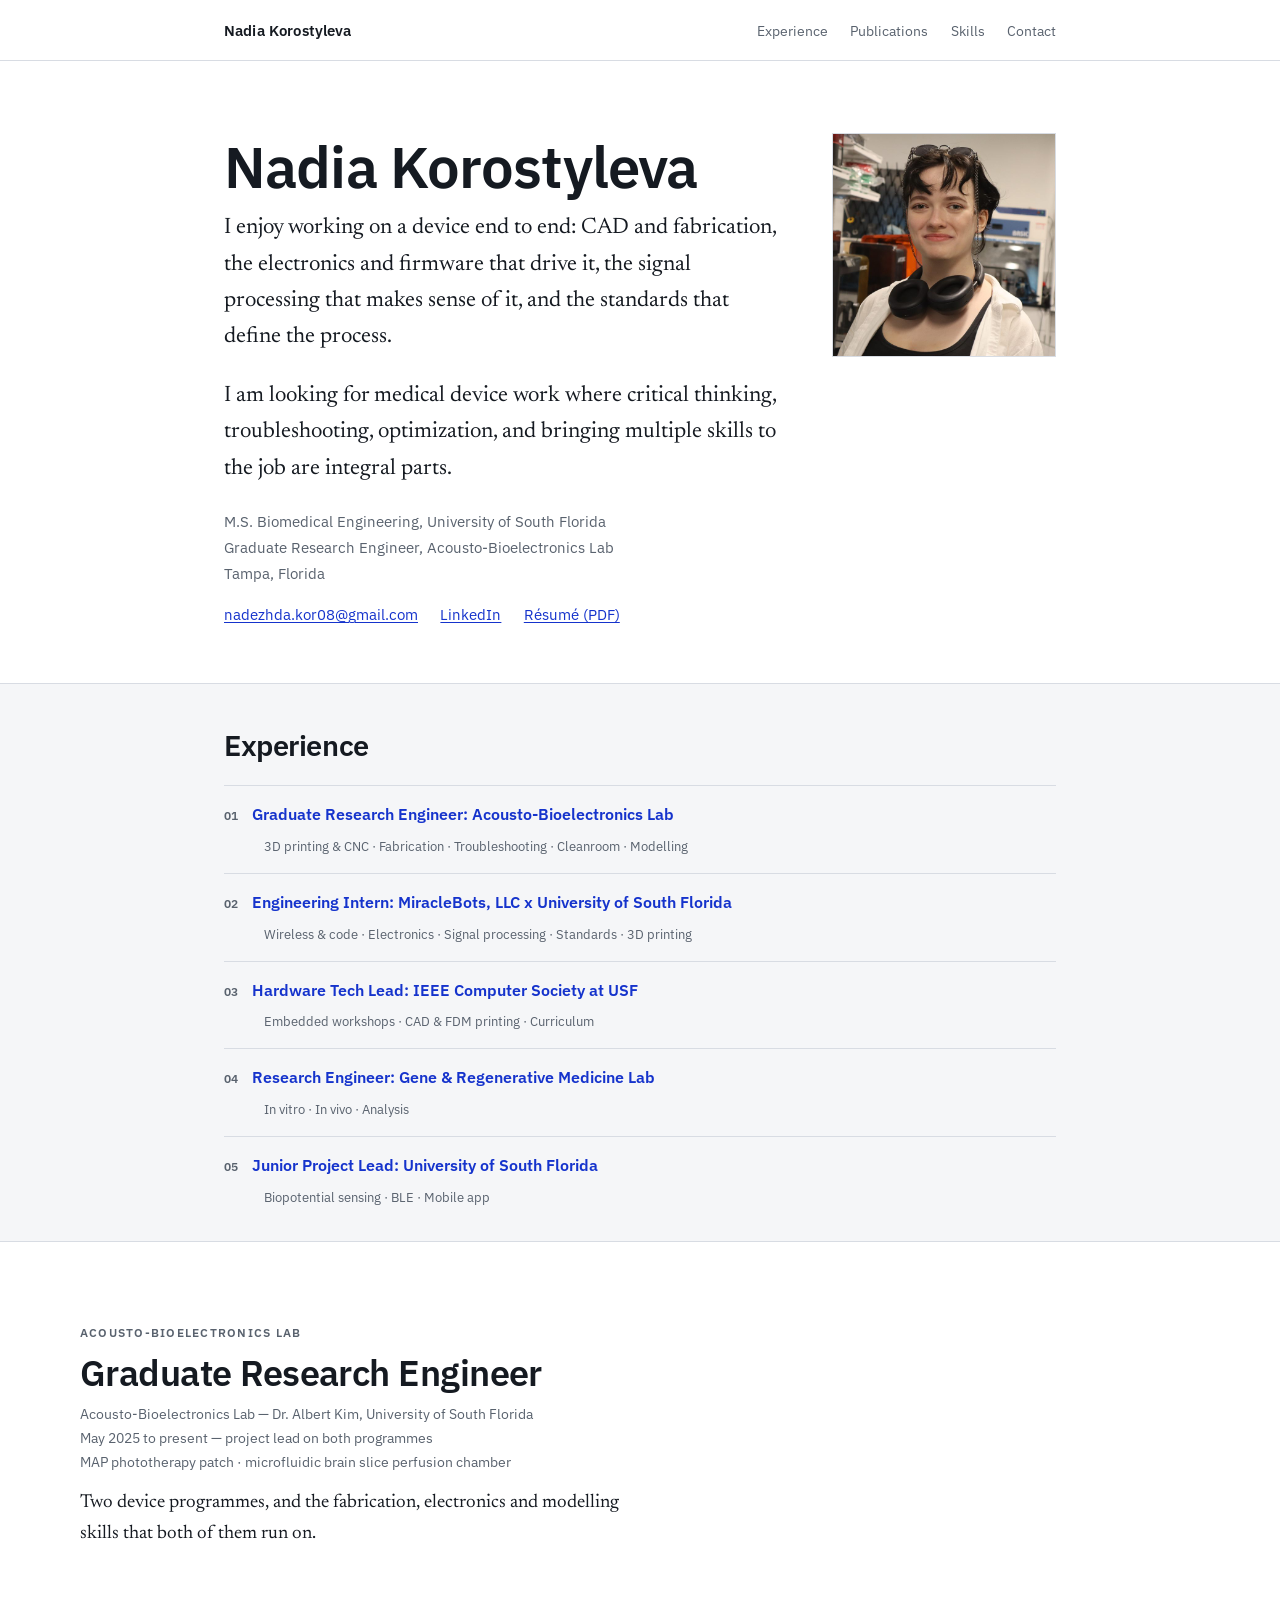
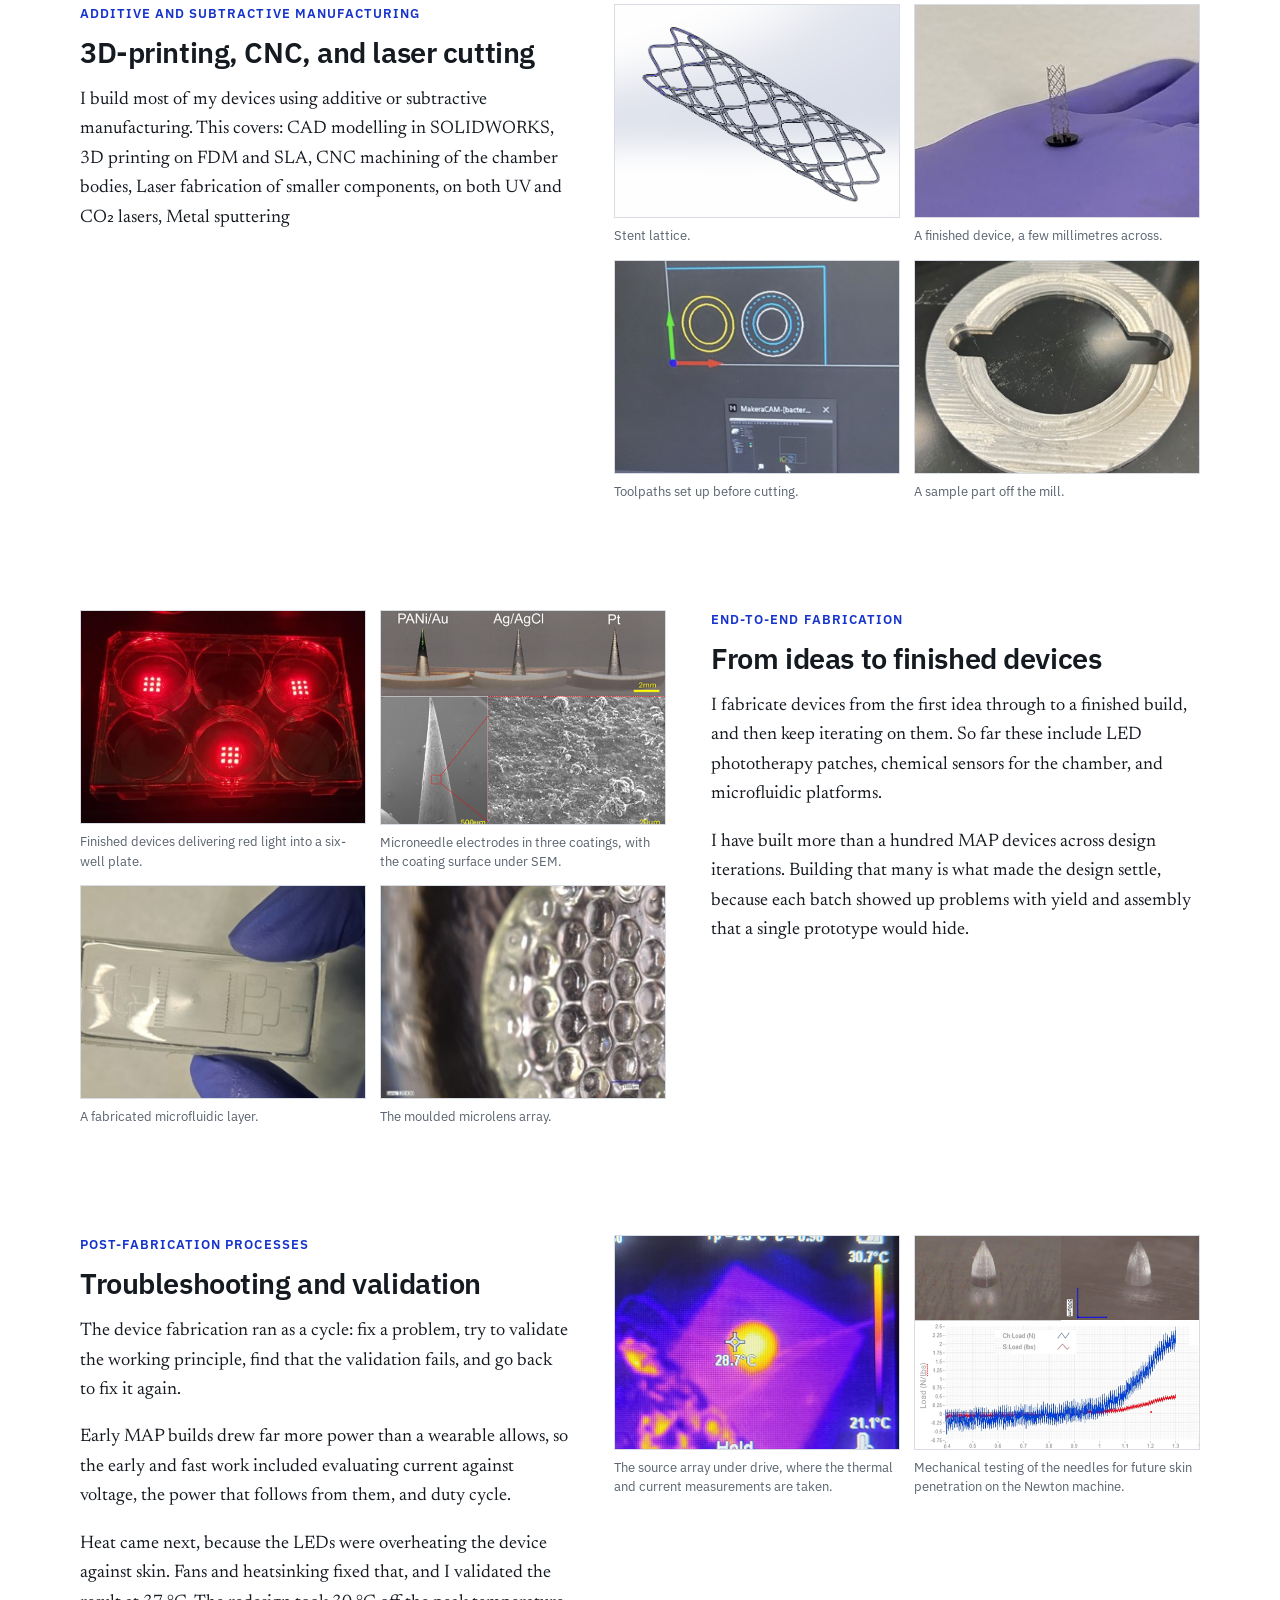
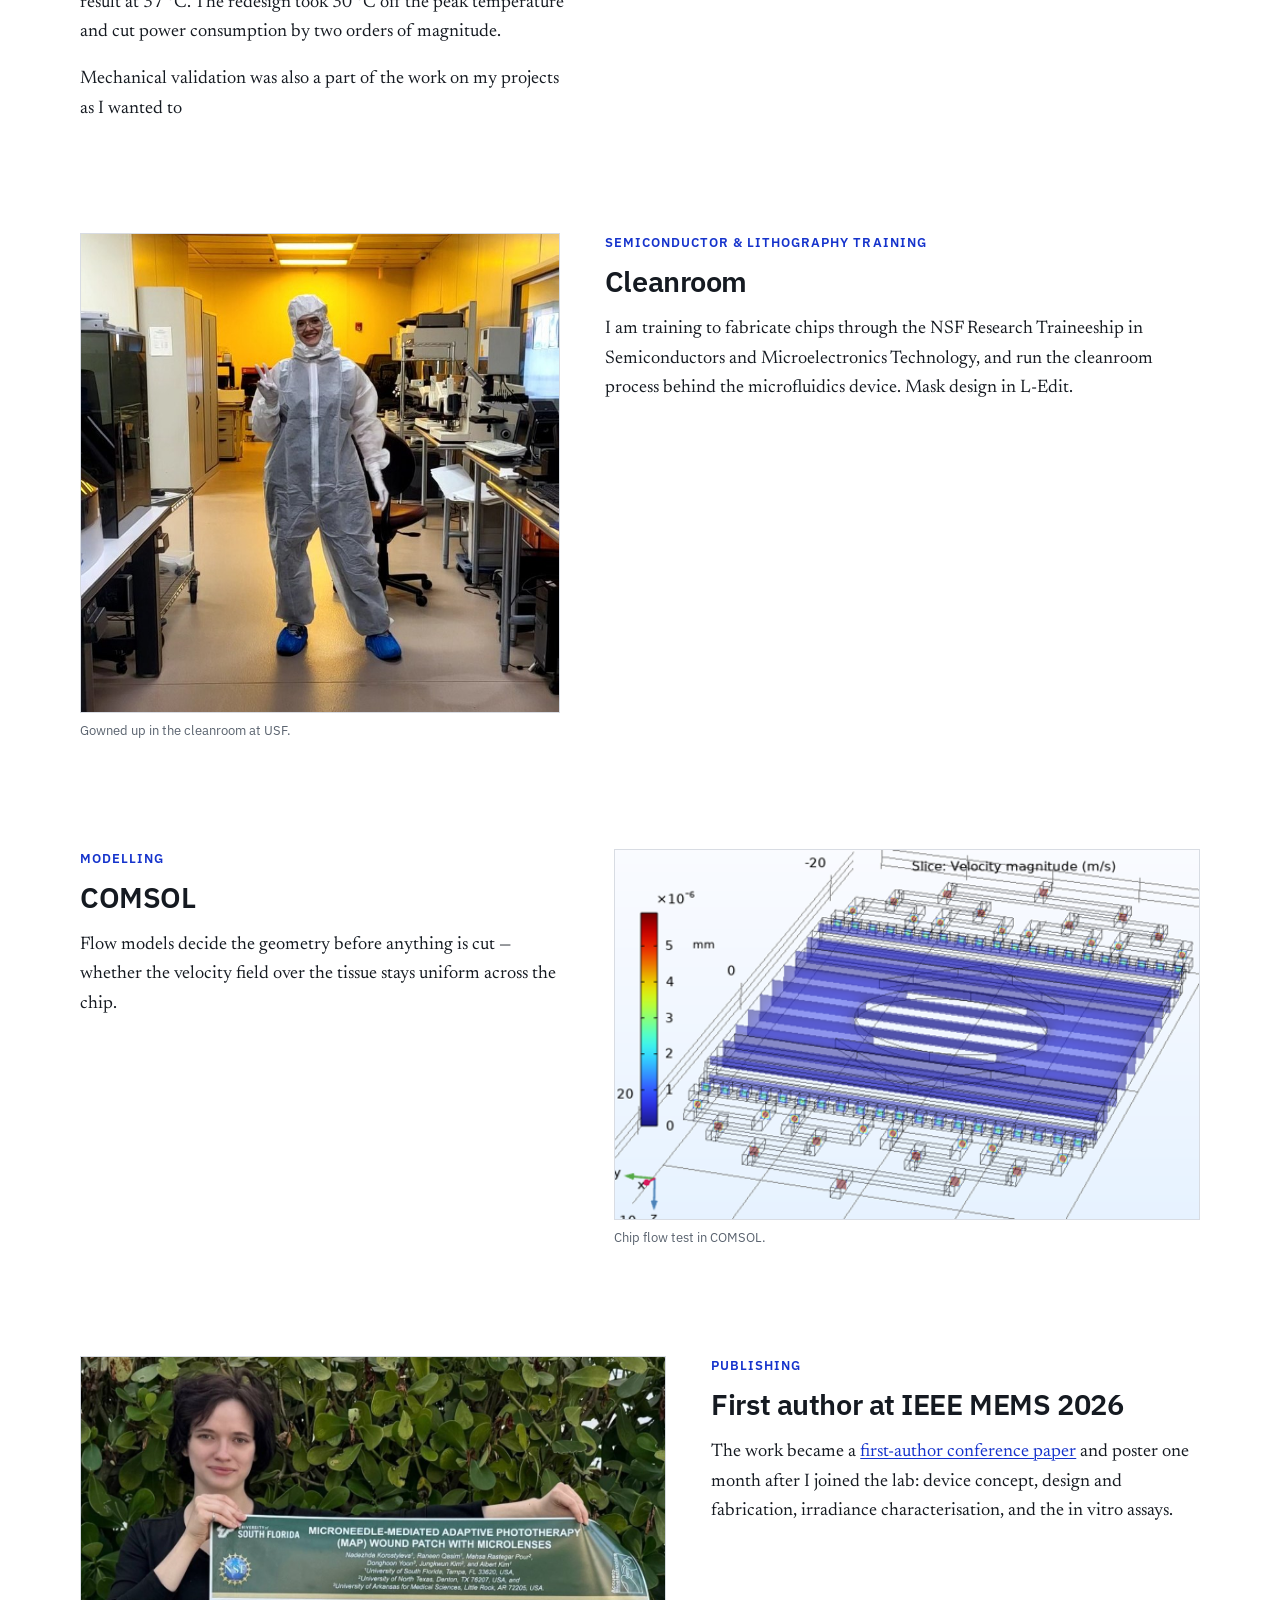
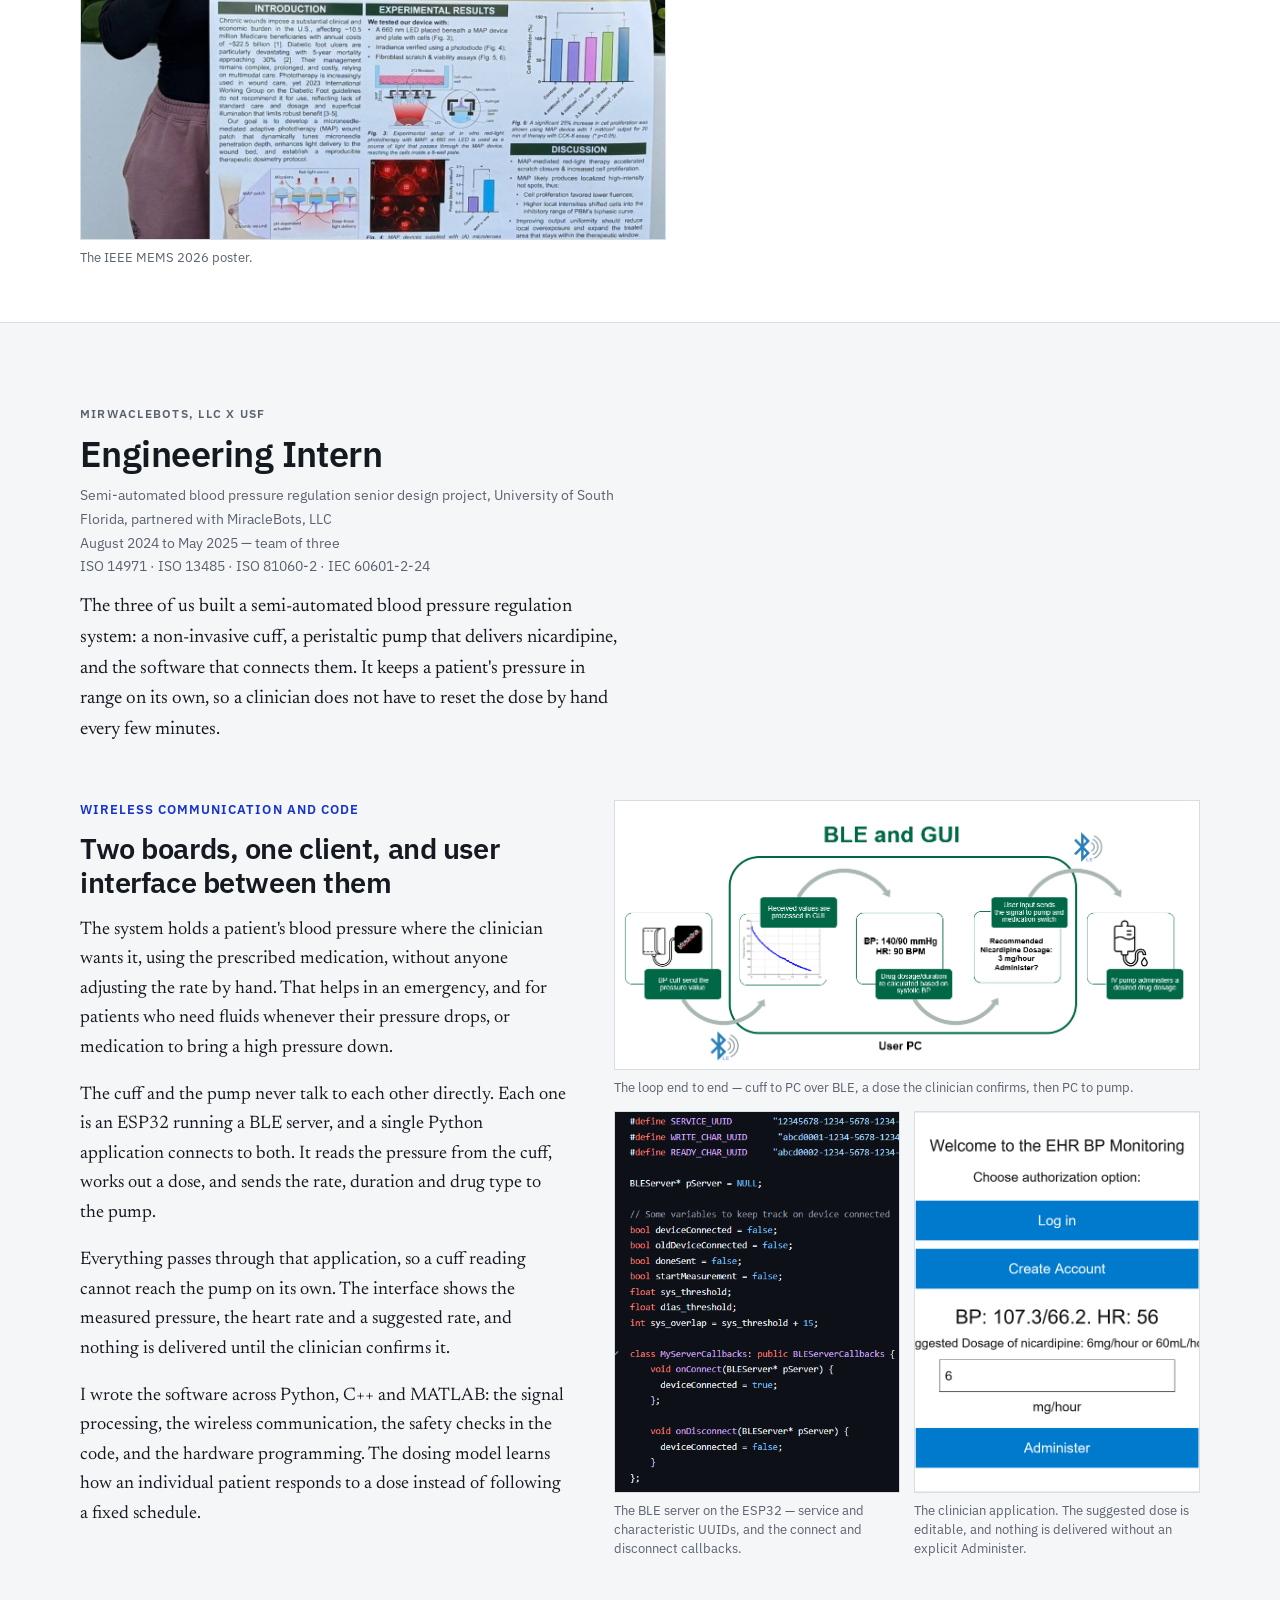
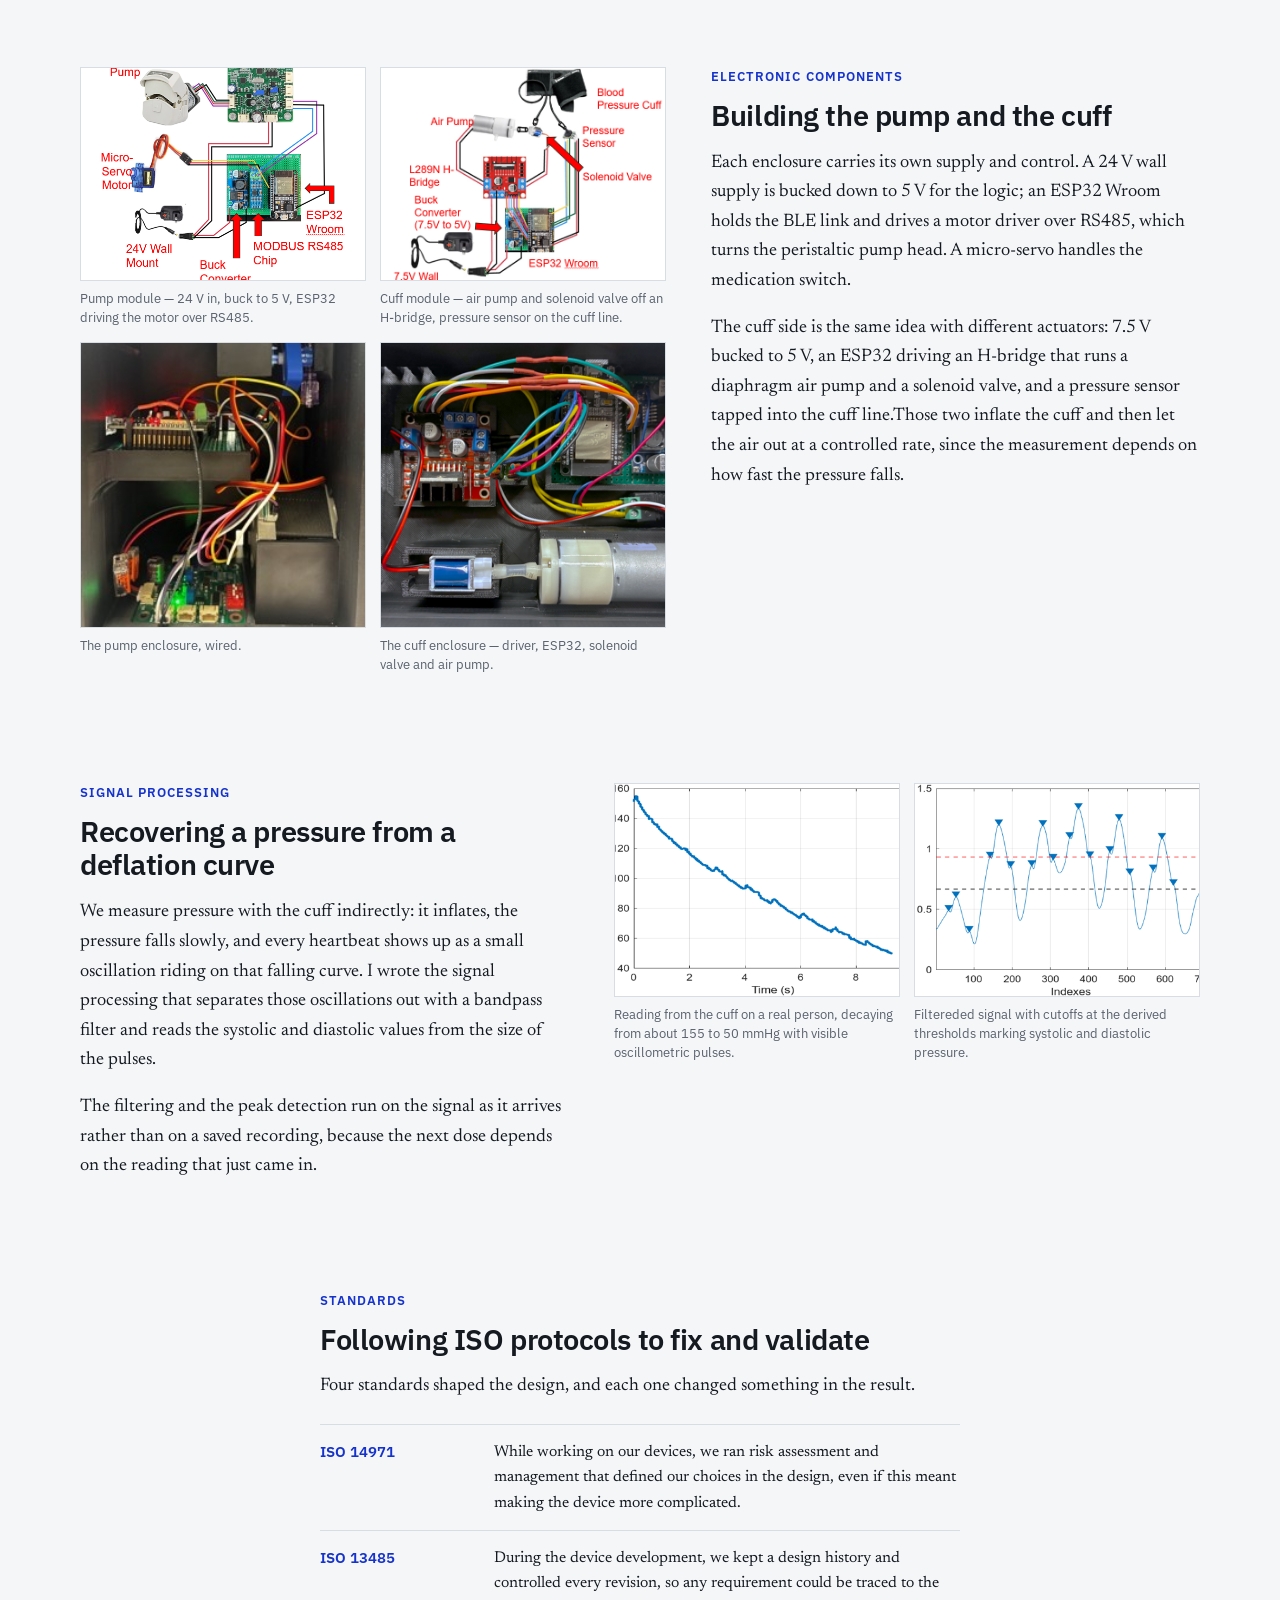
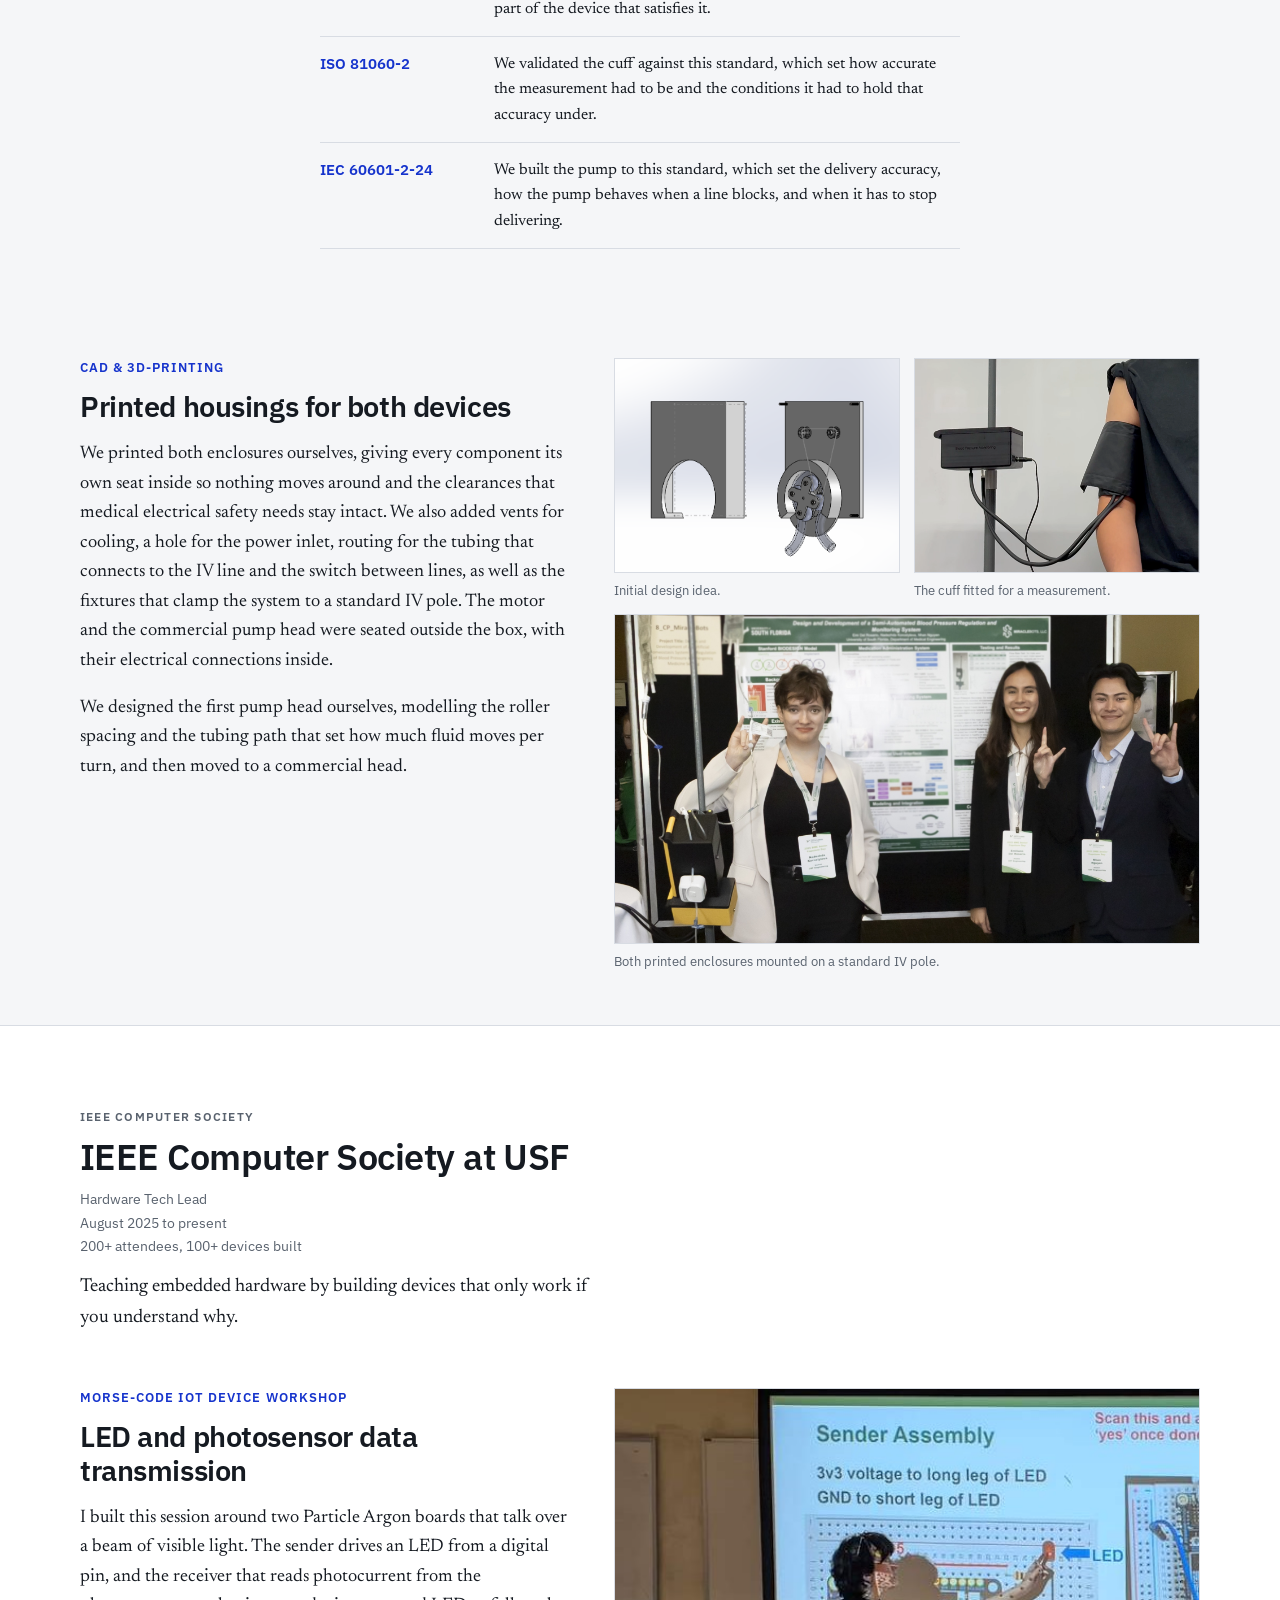
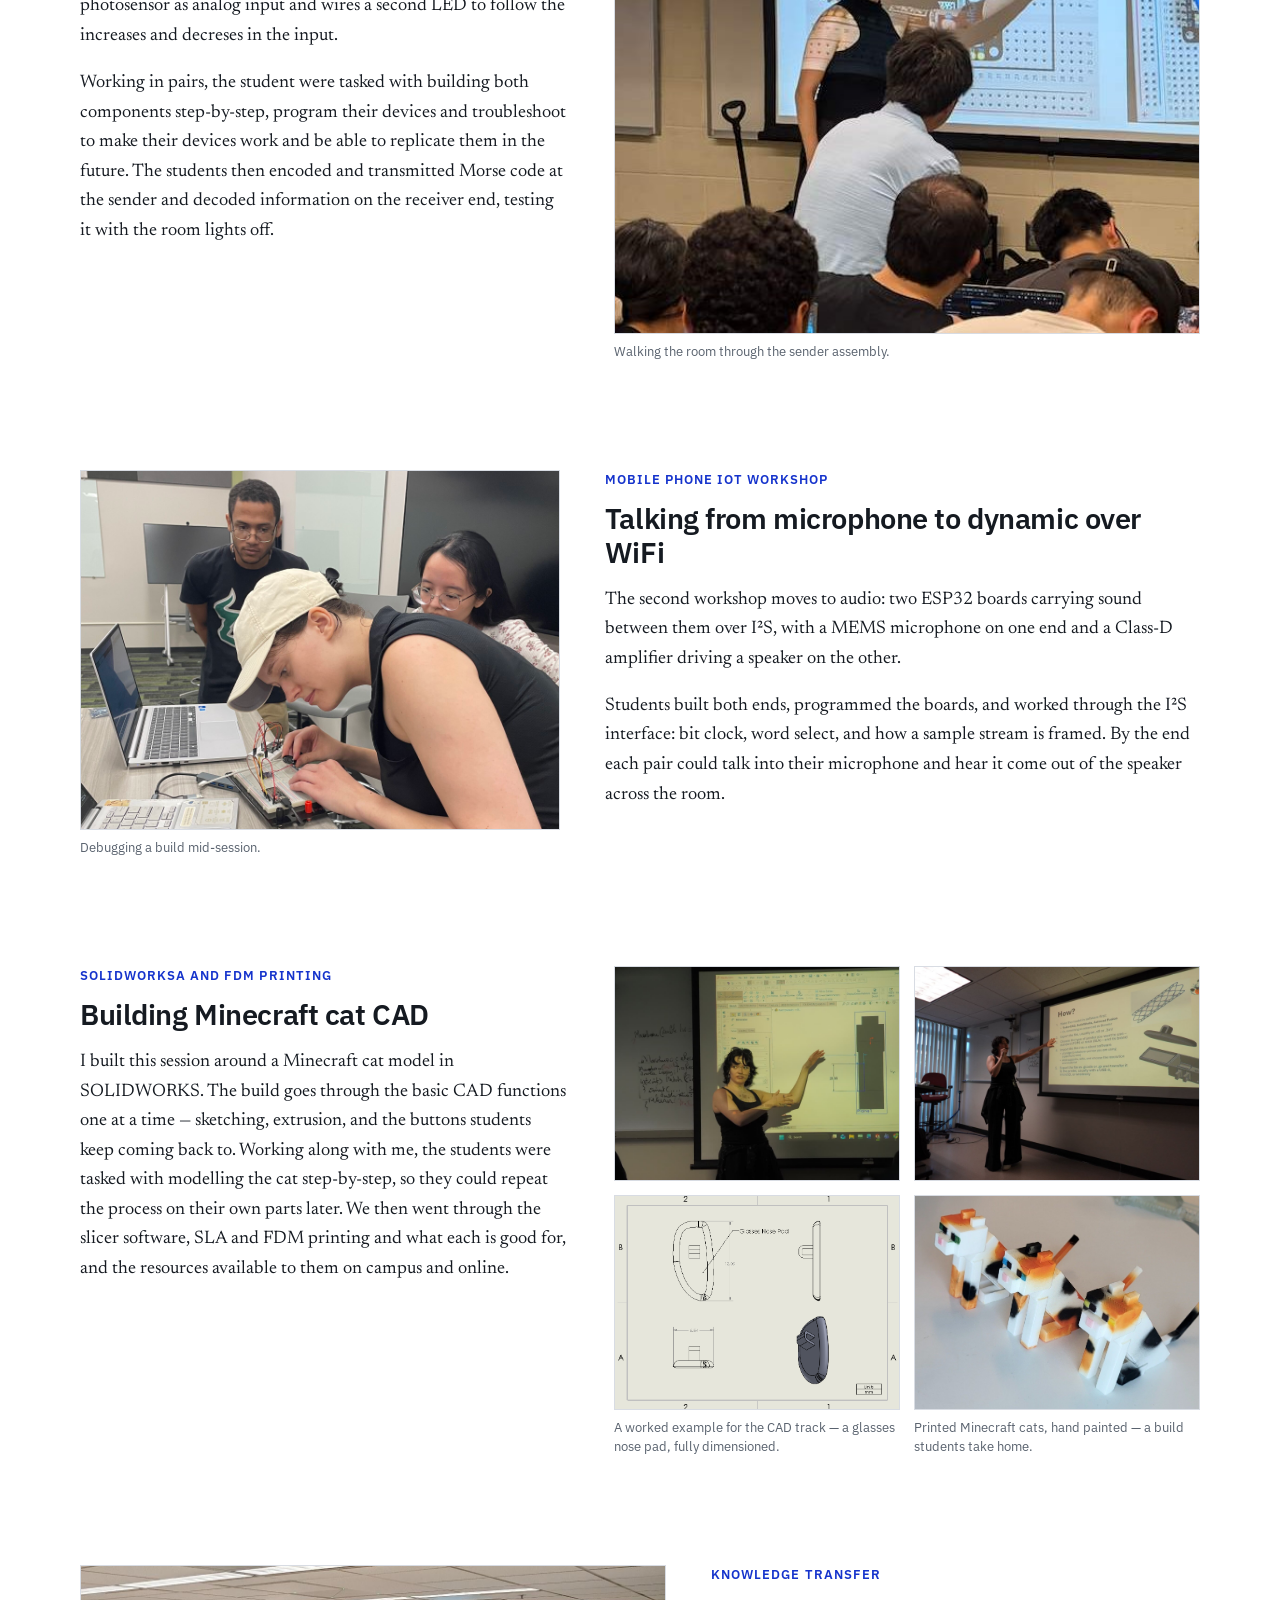
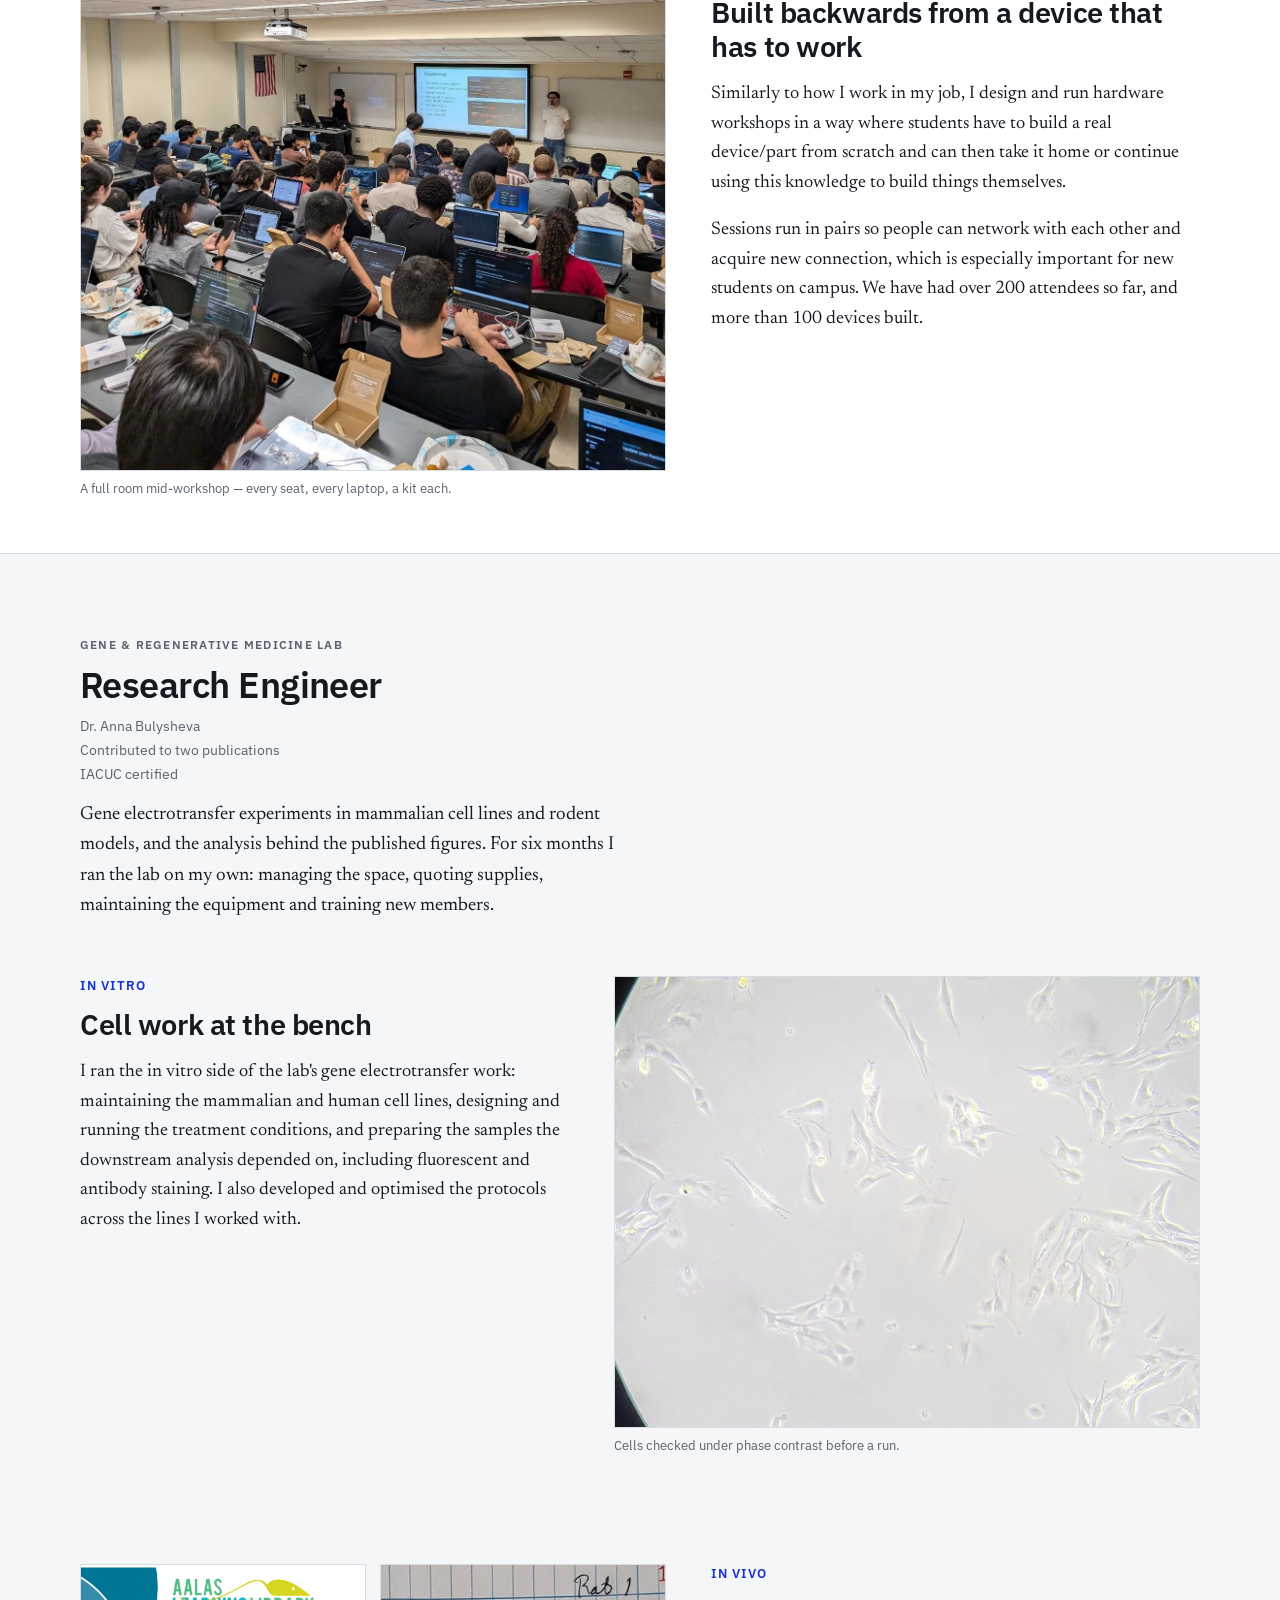
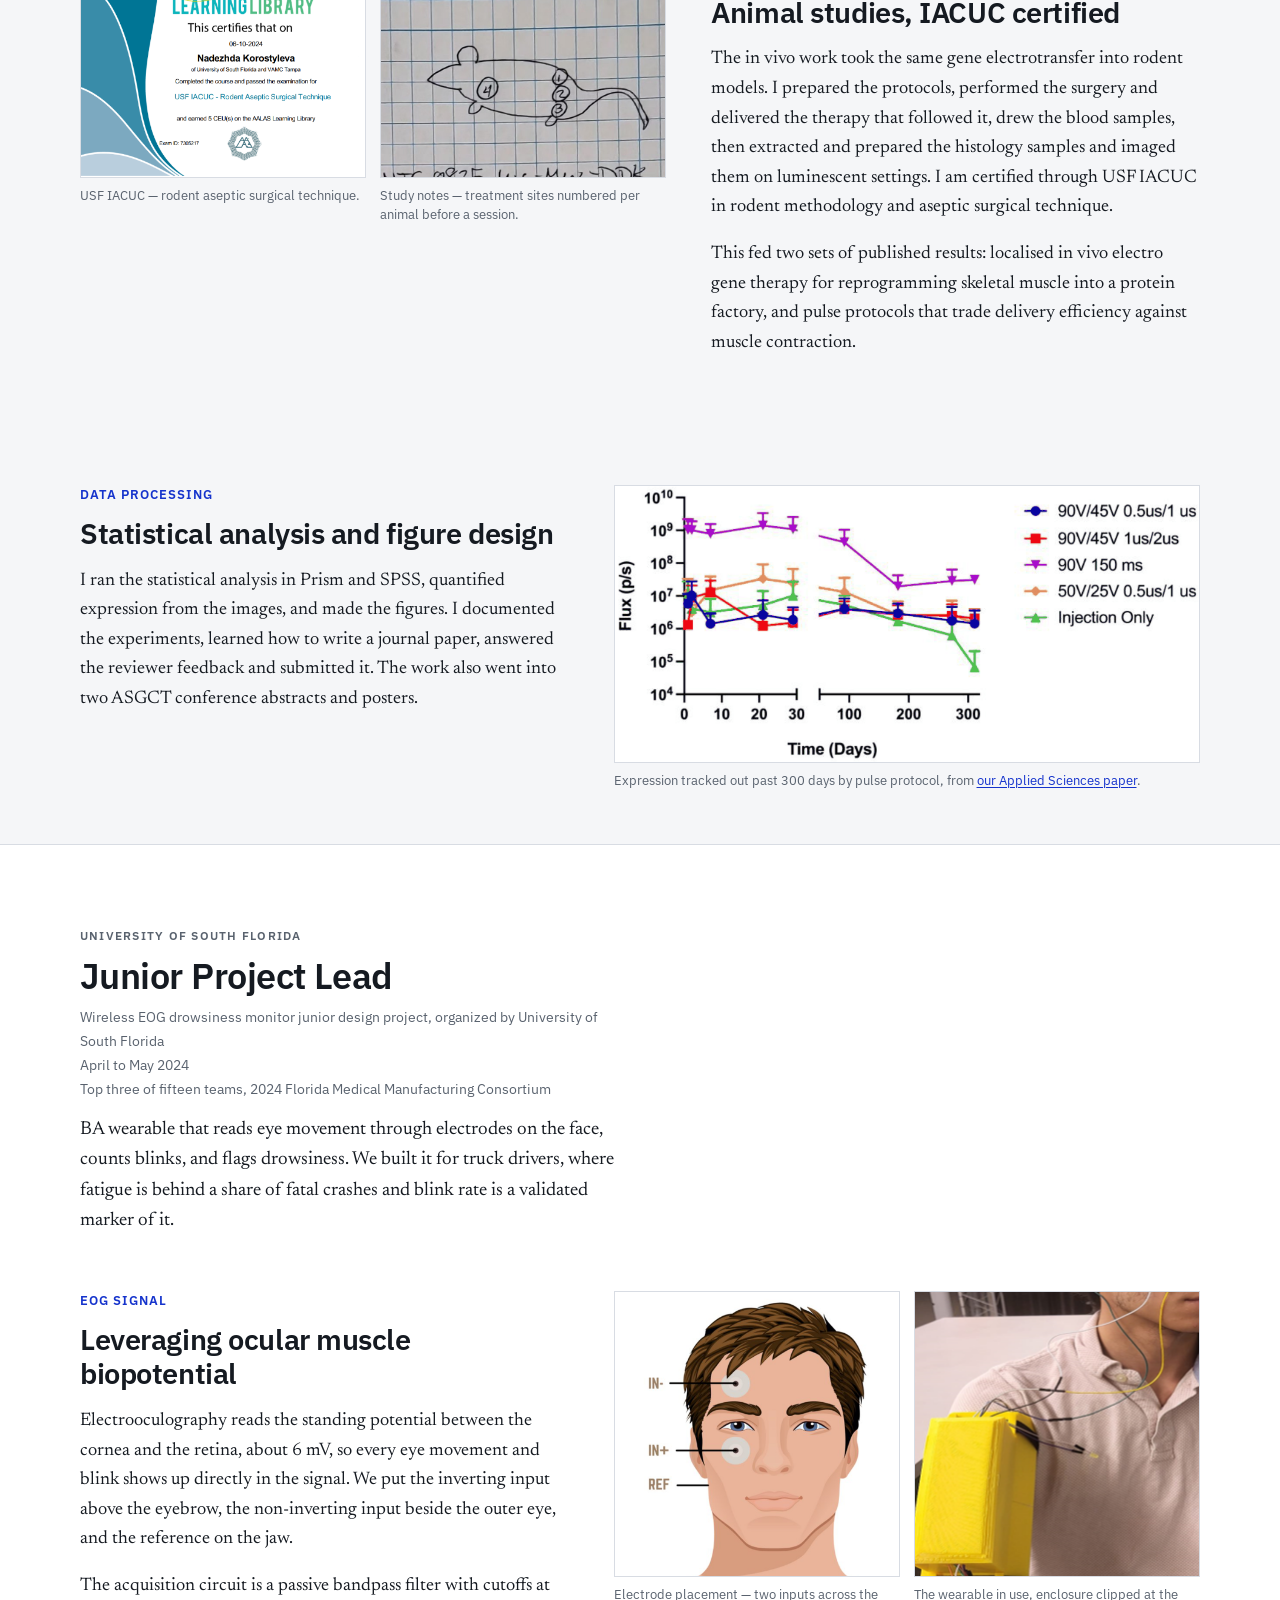
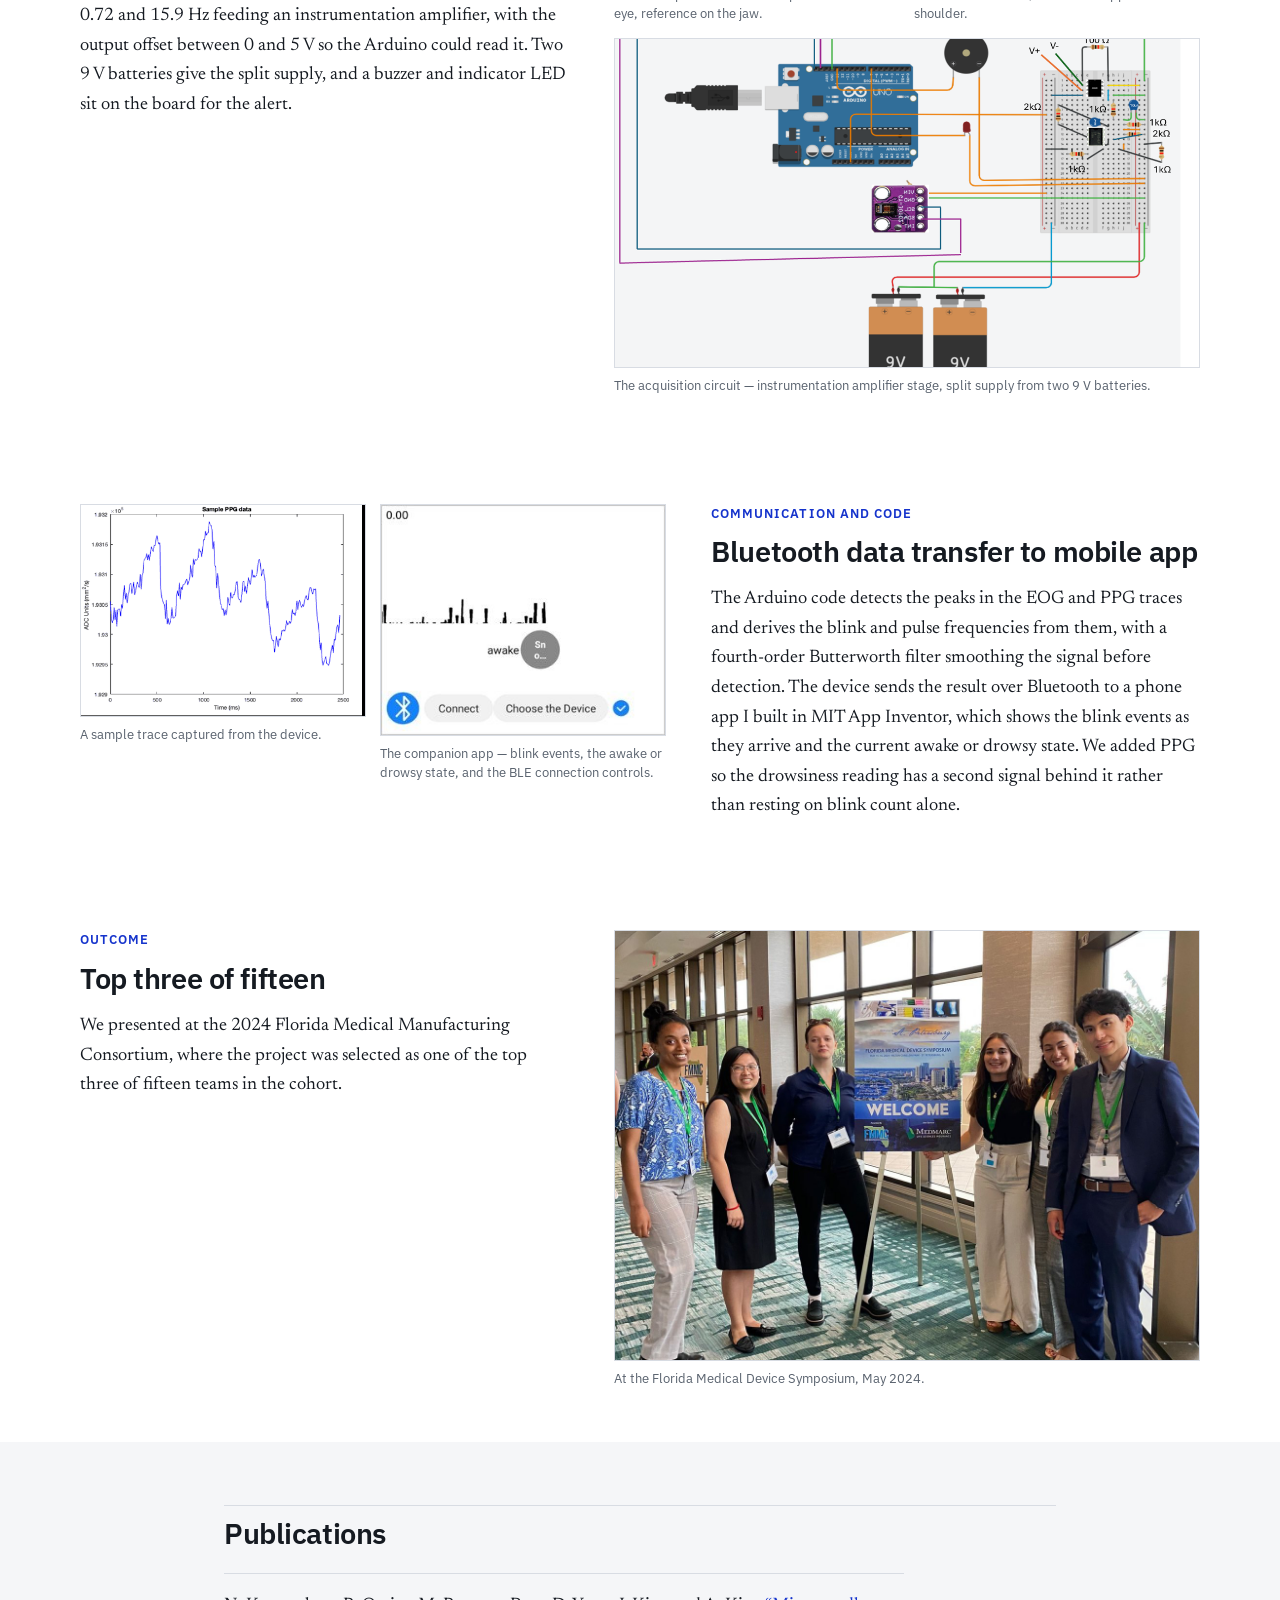
==== commit 9a28cd6b: "Fix typo in hero-lede paragraph" ====
--- a/index.html
+++ b/index.html
@@ -4,12 +4,31 @@
 <meta charset="utf-8">
 <meta name="viewport" content="width=device-width, initial-scale=1">
 <title>Nadia Korostyleva | Biomedical Engineer</title>
-<meta name="description" content="Biomedical engineer working on medical devices end to end — CAD and fabrication, electronics and firmware, signal processing, and design against ISO and IEC standards.">
+<meta name="description" content="I work on medical devices end to end: CAD and fabrication, the electronics and firmware that drive them, the signal processing, and the standards work.">
+<link rel="canonical" href="https://nadiakorostyleva.com/">
+
+<!-- The preview card LinkedIn, Slack and iMessage build when the link is
+     pasted. These are read instead of the meta description above, and the
+     image URL has to be absolute for them to fetch it. -->
+<meta property="og:type" content="website">
+<meta property="og:url" content="https://nadiakorostyleva.com/">
+<meta property="og:title" content="Nadia Korostyleva | Biomedical Engineer">
+<meta property="og:description" content="I work on medical devices end to end: CAD and fabrication, the electronics and firmware that drive them, the signal processing, and the standards work.">
+<meta property="og:image" content="https://nadiakorostyleva.com/og-card.jpg">
+<meta property="og:image:width" content="1200">
+<meta property="og:image:height" content="630">
+<meta property="og:image:alt" content="Nadia Korostyleva, biomedical engineer, photographed in the lab beside her name and the work she does.">
+<meta name="twitter:card" content="summary_large_image">
+
 <link rel="preconnect" href="https://fonts.googleapis.com">
 <link rel="preconnect" href="https://fonts.gstatic.com" crossorigin>
 <link href="https://fonts.googleapis.com/css2?family=IBM+Plex+Sans:wght@400;500;600&family=Newsreader:opsz,wght@6..72,400;6..72,500&display=swap" rel="stylesheet">
 <link rel="icon" href="favicon.ico" sizes="any">
 <link rel="icon" type="image/png" sizes="32x32" href="favicon-32.png">
+<!-- Google indexes a favicon that is a square multiple of 48px. The .ico
+     carries a 48 inside it, but declaring the 192 outright leaves nothing
+     to infer. -->
+<link rel="icon" type="image/png" sizes="192x192" href="favicon-192.png">
 <link rel="apple-touch-icon" href="apple-touch-icon.png">
 <link rel="manifest" href="site.webmanifest">
 <meta name="theme-color" content="#1533cc">
@@ -34,7 +53,7 @@
     <div class="hero-body">
     <h1>Nadia Korostyleva</h1>
     <p class="hero-lede">I enjoy working on a device end to end: CAD and fabrication, the electronics and firmware that drive it, the signal processing that makes sense of it, and the standards that define the process. </p>
-    <p class="hero-lede">I am looking for medical device work where critical thinking, troubleshooting, optimization, and bringging multiple skills to the job are integral parts.</p>
+    <p class="hero-lede">I am looking for medical device work where critical thinking, troubleshooting, optimization, and bringing multiple skills to the job are integral parts.</p>
     <p class="hero-facts">
       M.S. Biomedical Engineering, University of South Florida<br>
       Graduate Research Engineer, Acousto-Bioelectronics Lab<br>
@@ -67,7 +86,7 @@
 
 </main>
 
-<div class="positions">
+<div class="positions" id="portfolio">
   <section class="position" id="abl">
     <div class="position-head">
       <p class="position-num">Acousto-Bioelectronics Lab</p>
@@ -622,7 +641,7 @@
     <ul class="plain">
       <li>NSF Research Traineeship in Semiconductors and Microelectronics Technology, 2026 to present</li>
       <li>Barbara J. Lancor BME Excellence Achievement Award, 2025 — awarded to two of fifty graduating BME students</li>
-      <li>iGEM Gold Medal, 2020 — Moscow team, CRISPR-Cas testing method for hepatitis C <a href=https://2020.igem.org/Team:Moscow/Team#members>2020.igem.org/Team:Moscow></a></li>
+      <li>iGEM Gold Medal, 2020 — Moscow team, CRISPR-Cas testing method for hepatitis C <a href=https://2020.igem.org/Team:Moscow/Team#members>2020.igem.org/Team:Moscow</a></li>
     </ul>
 
     <figure class="figure award-figure">
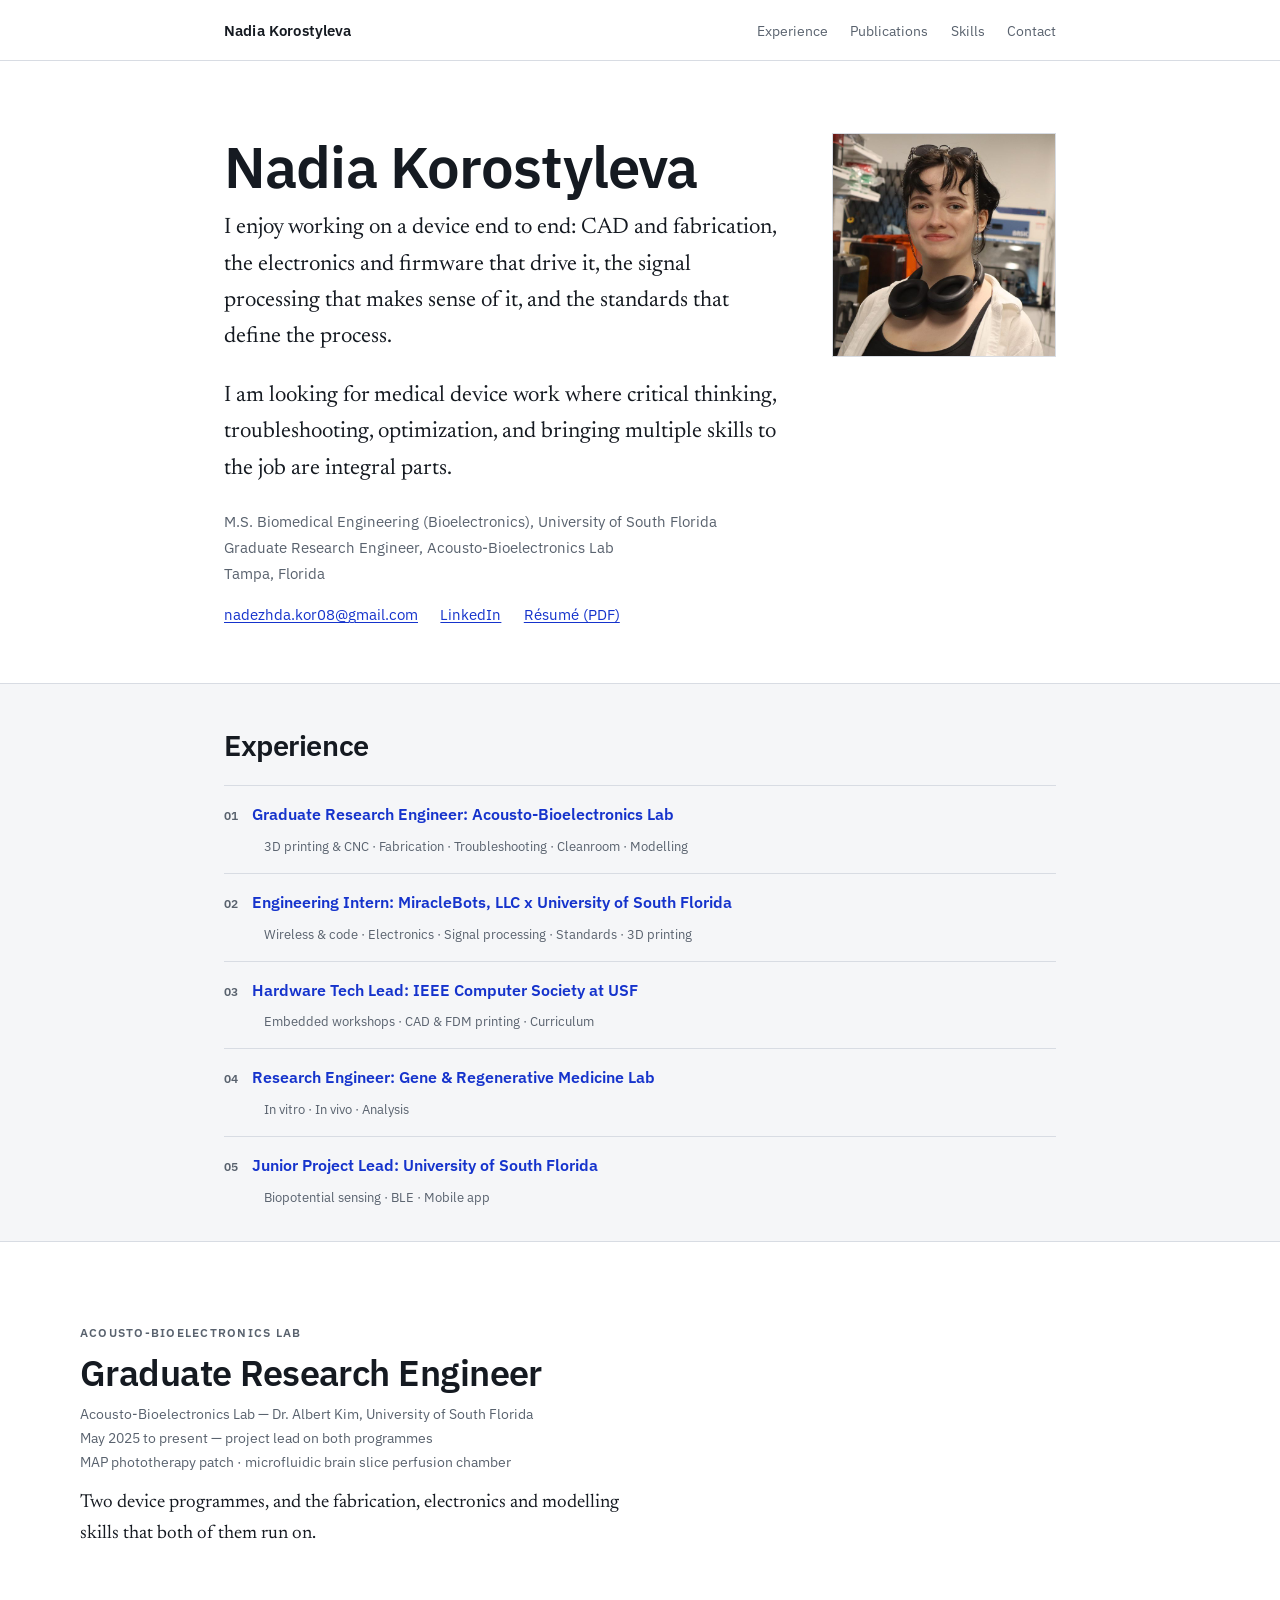
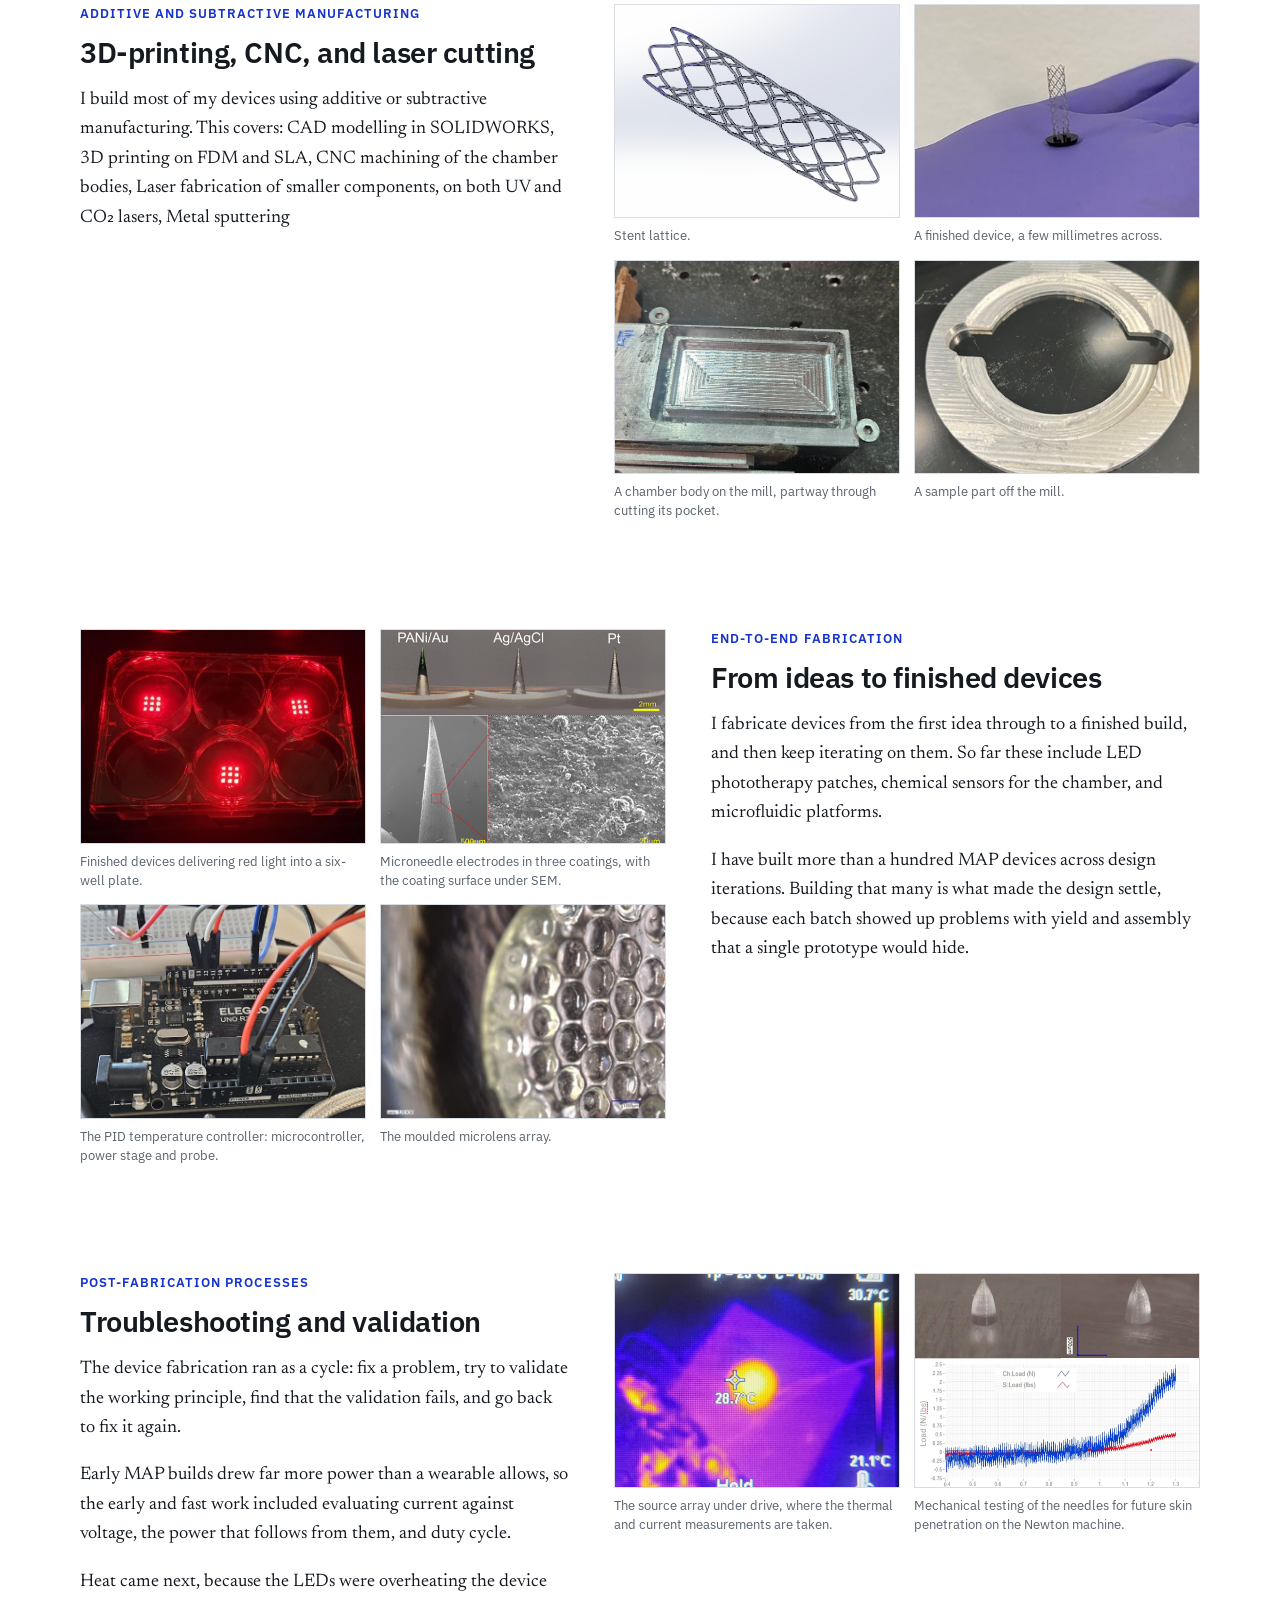
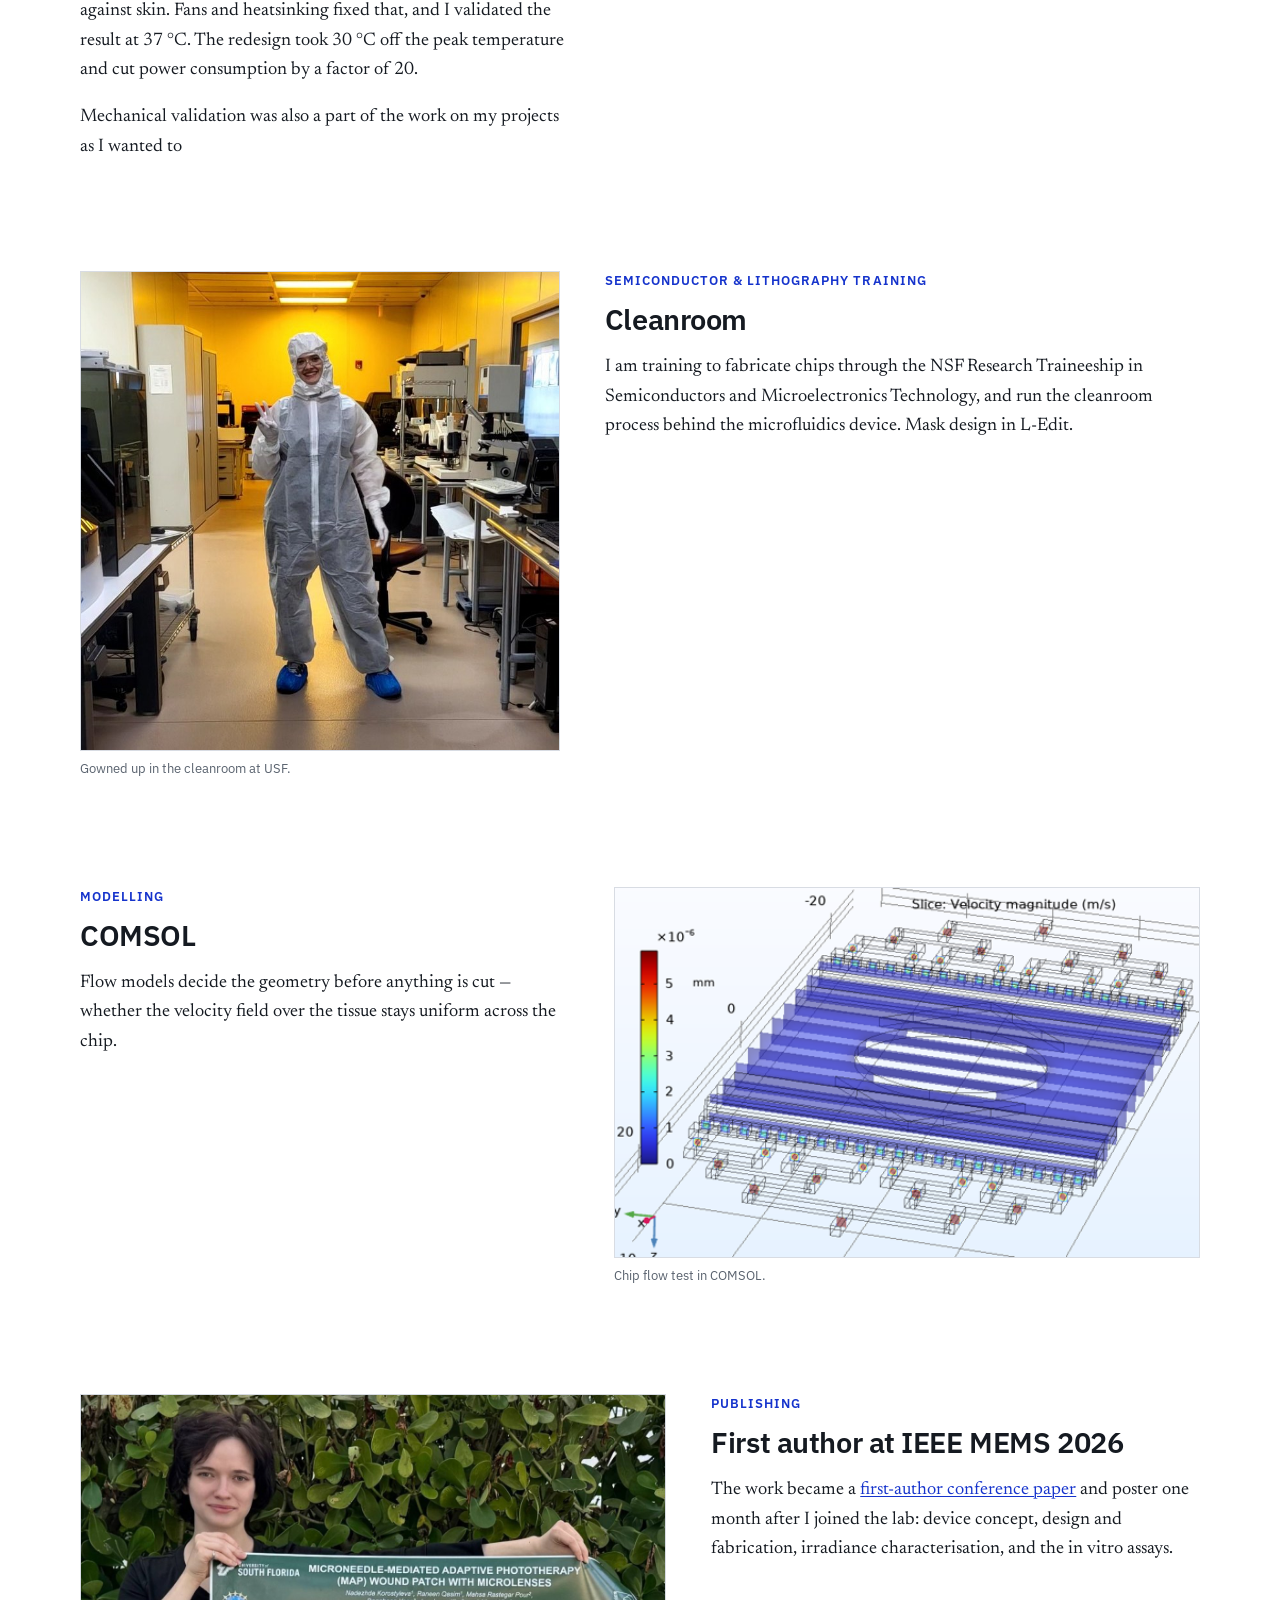
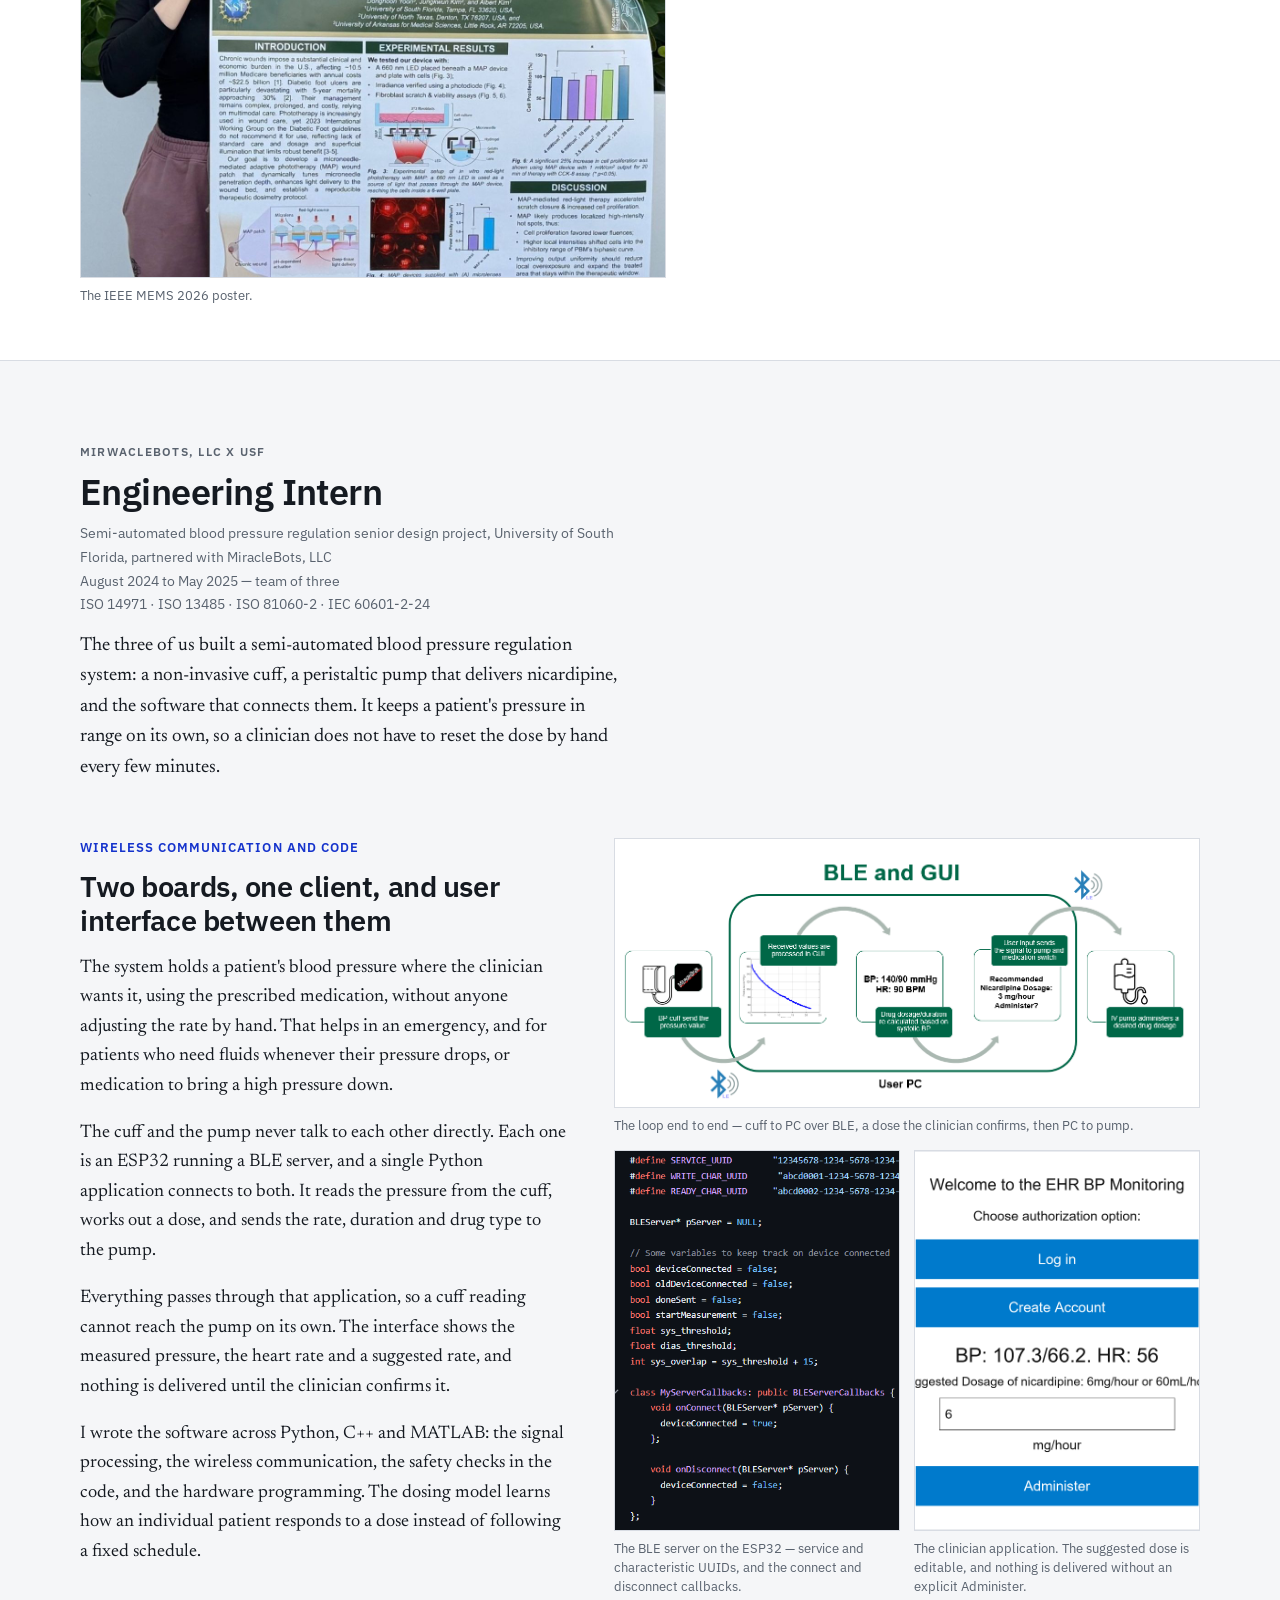
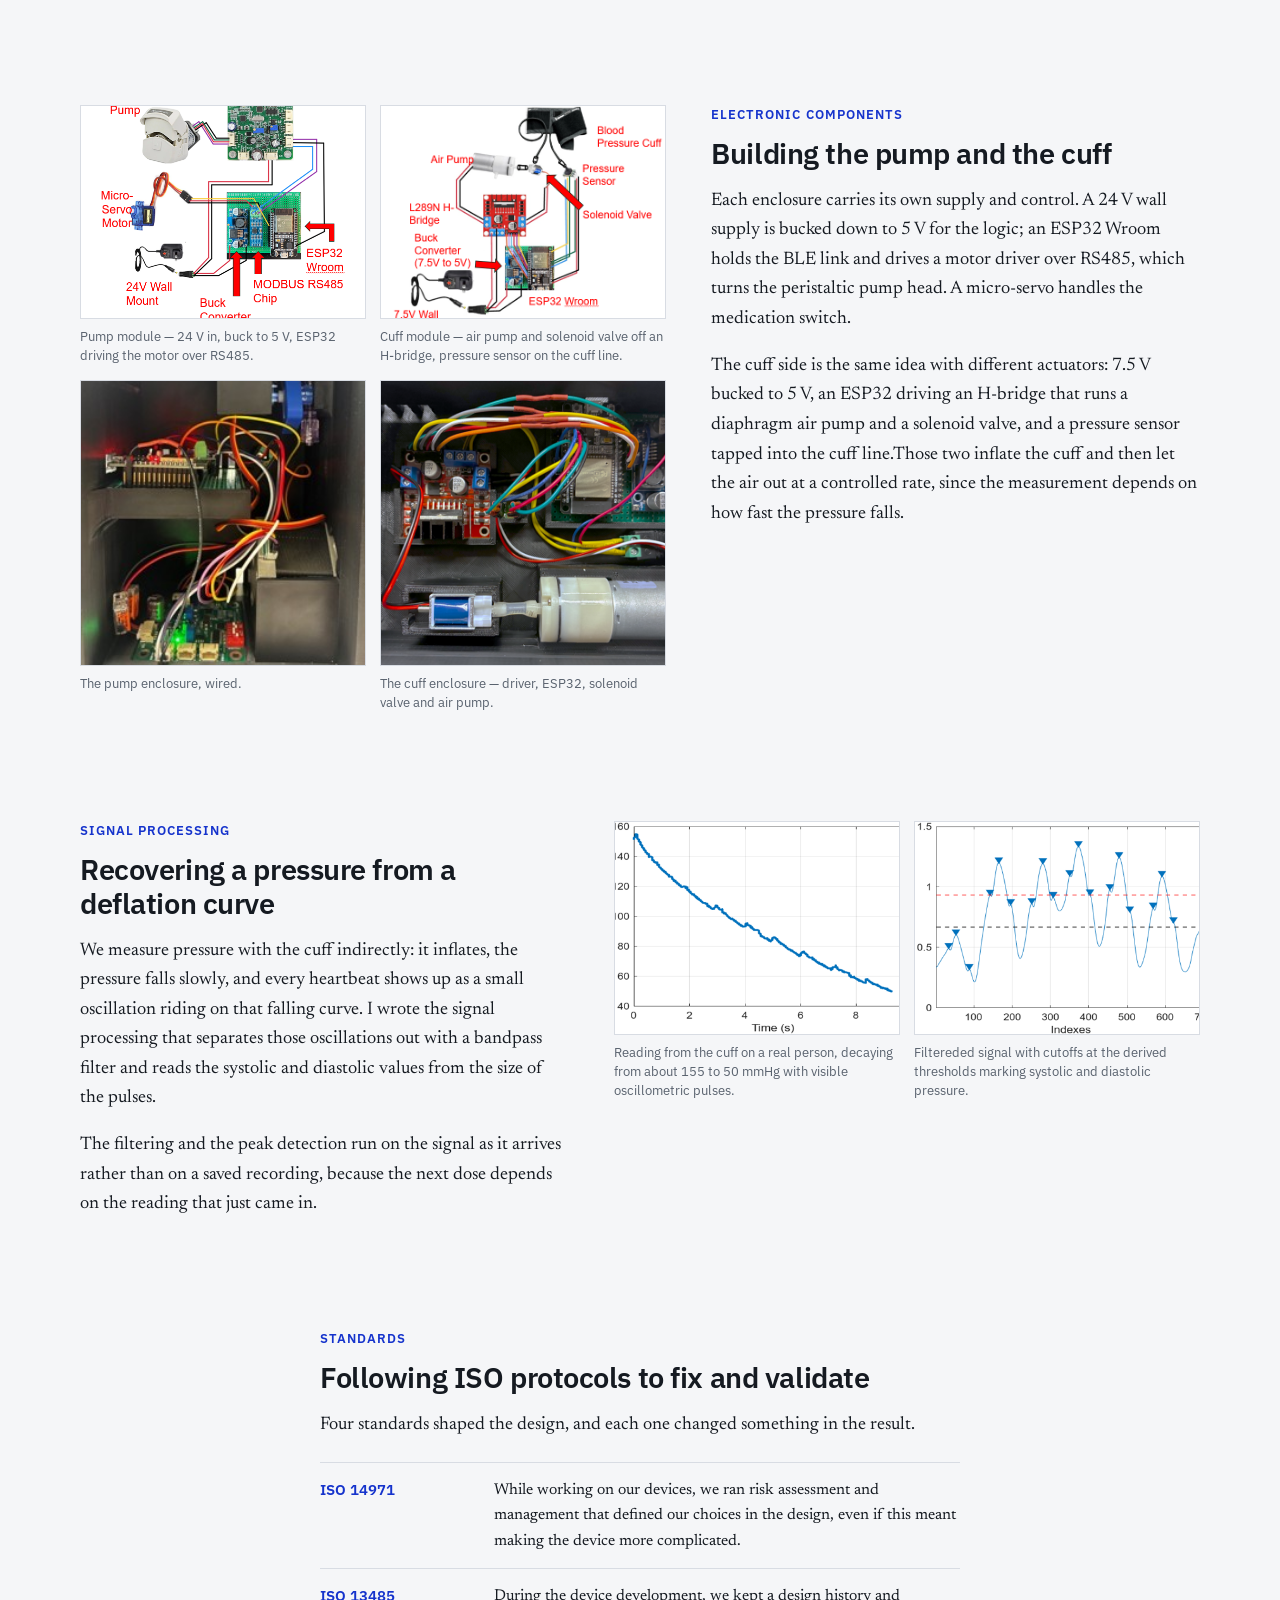
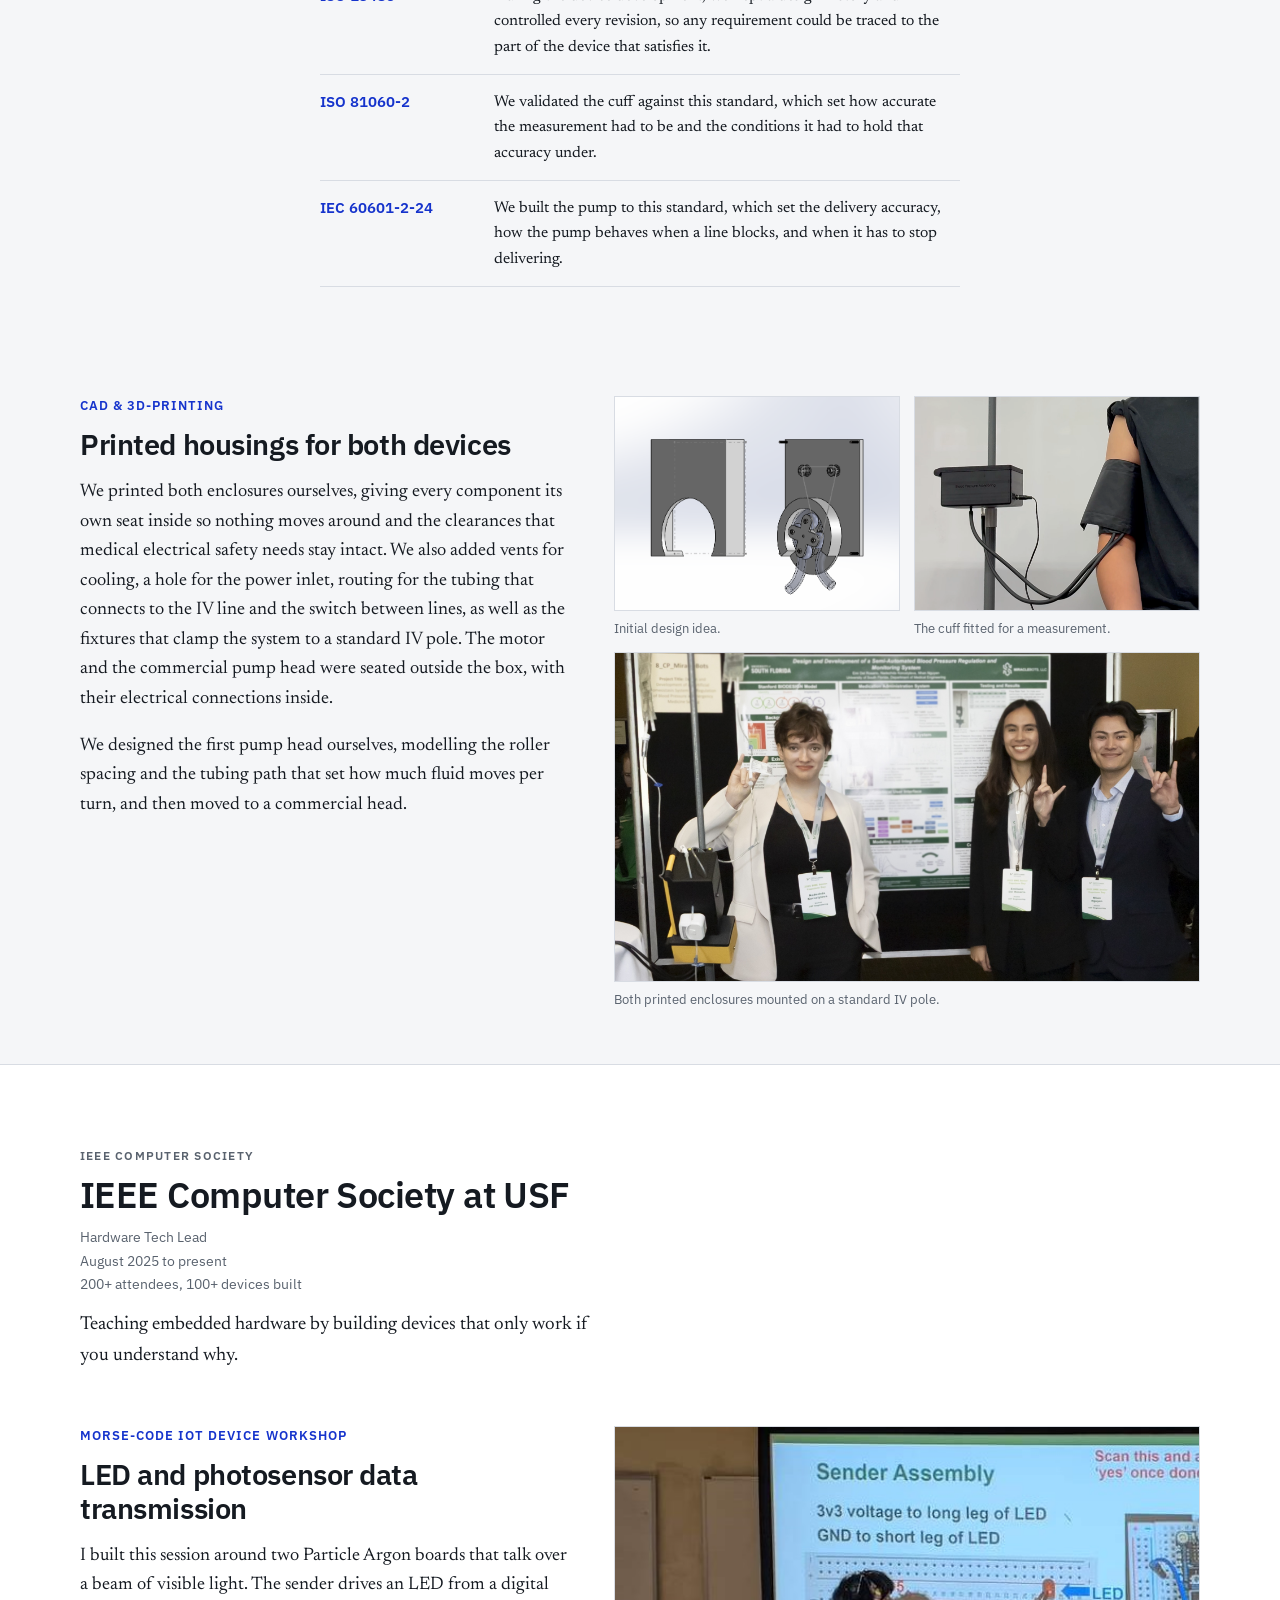
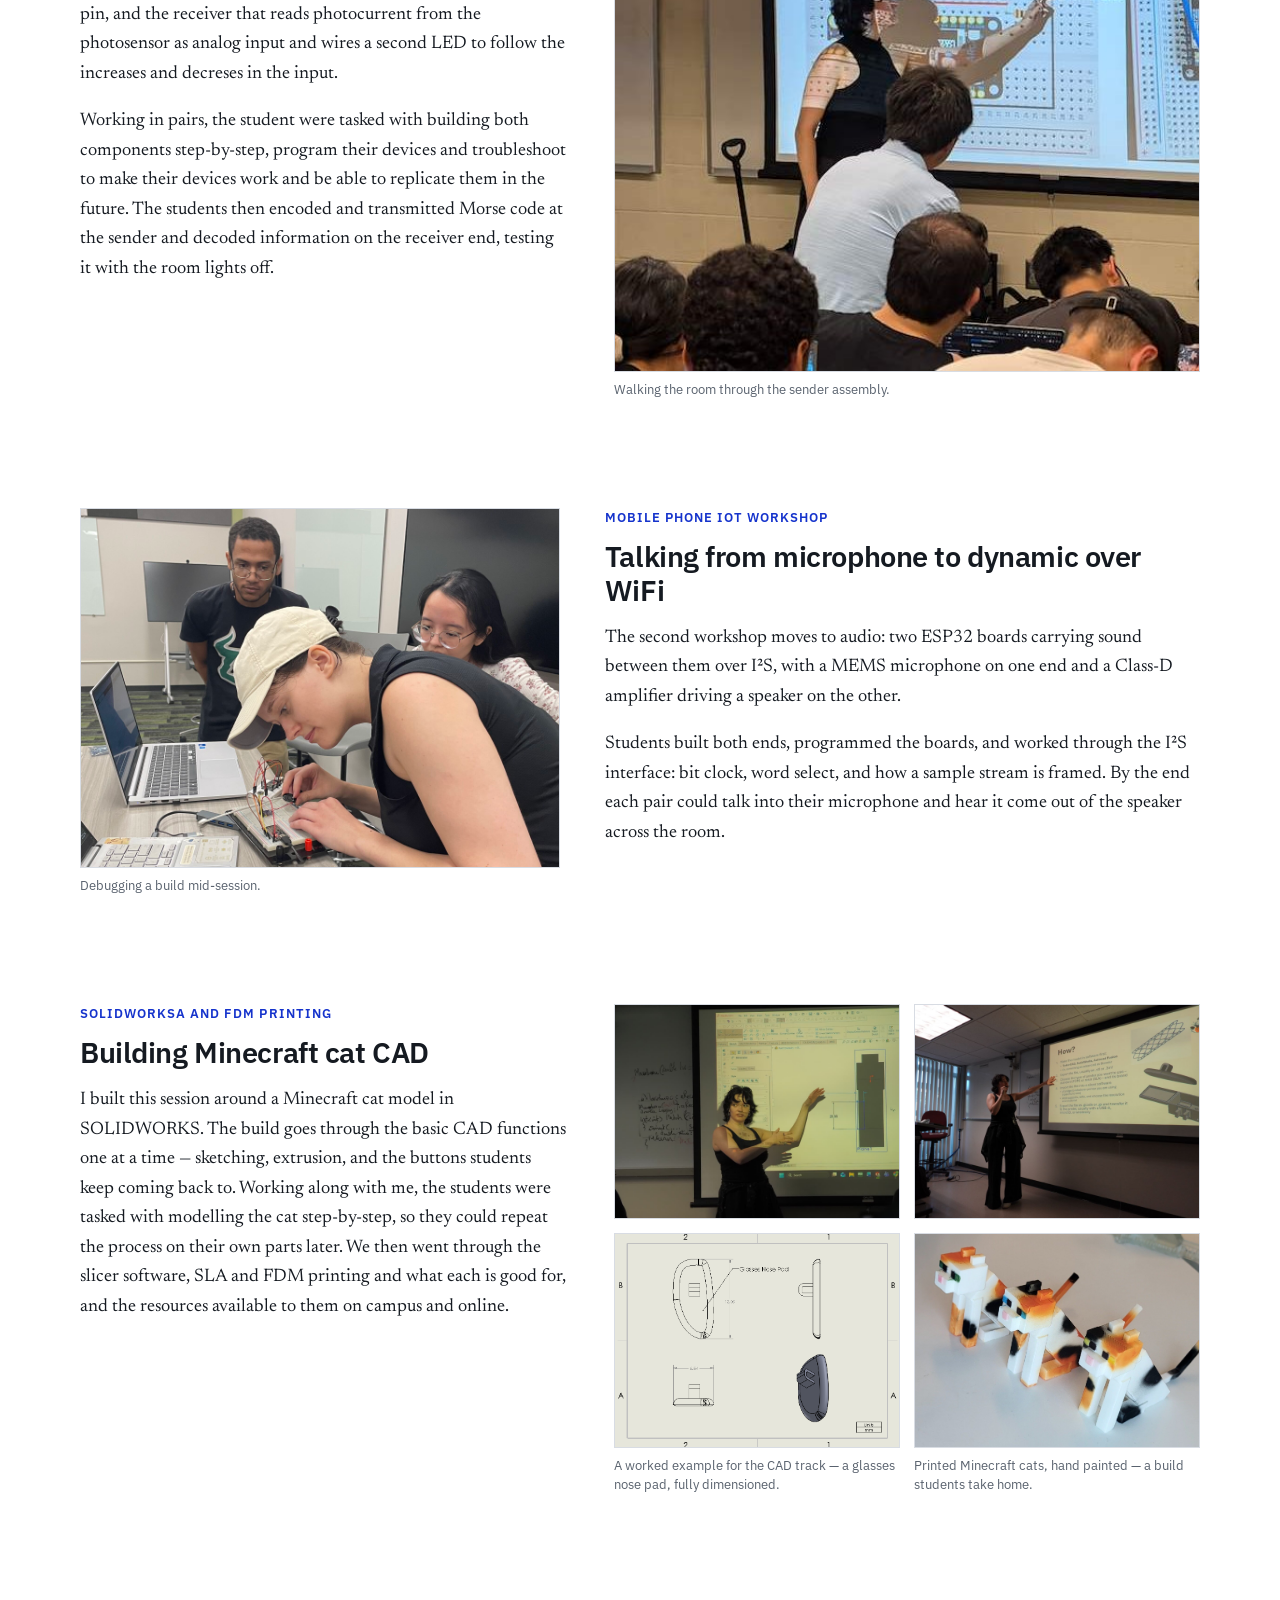
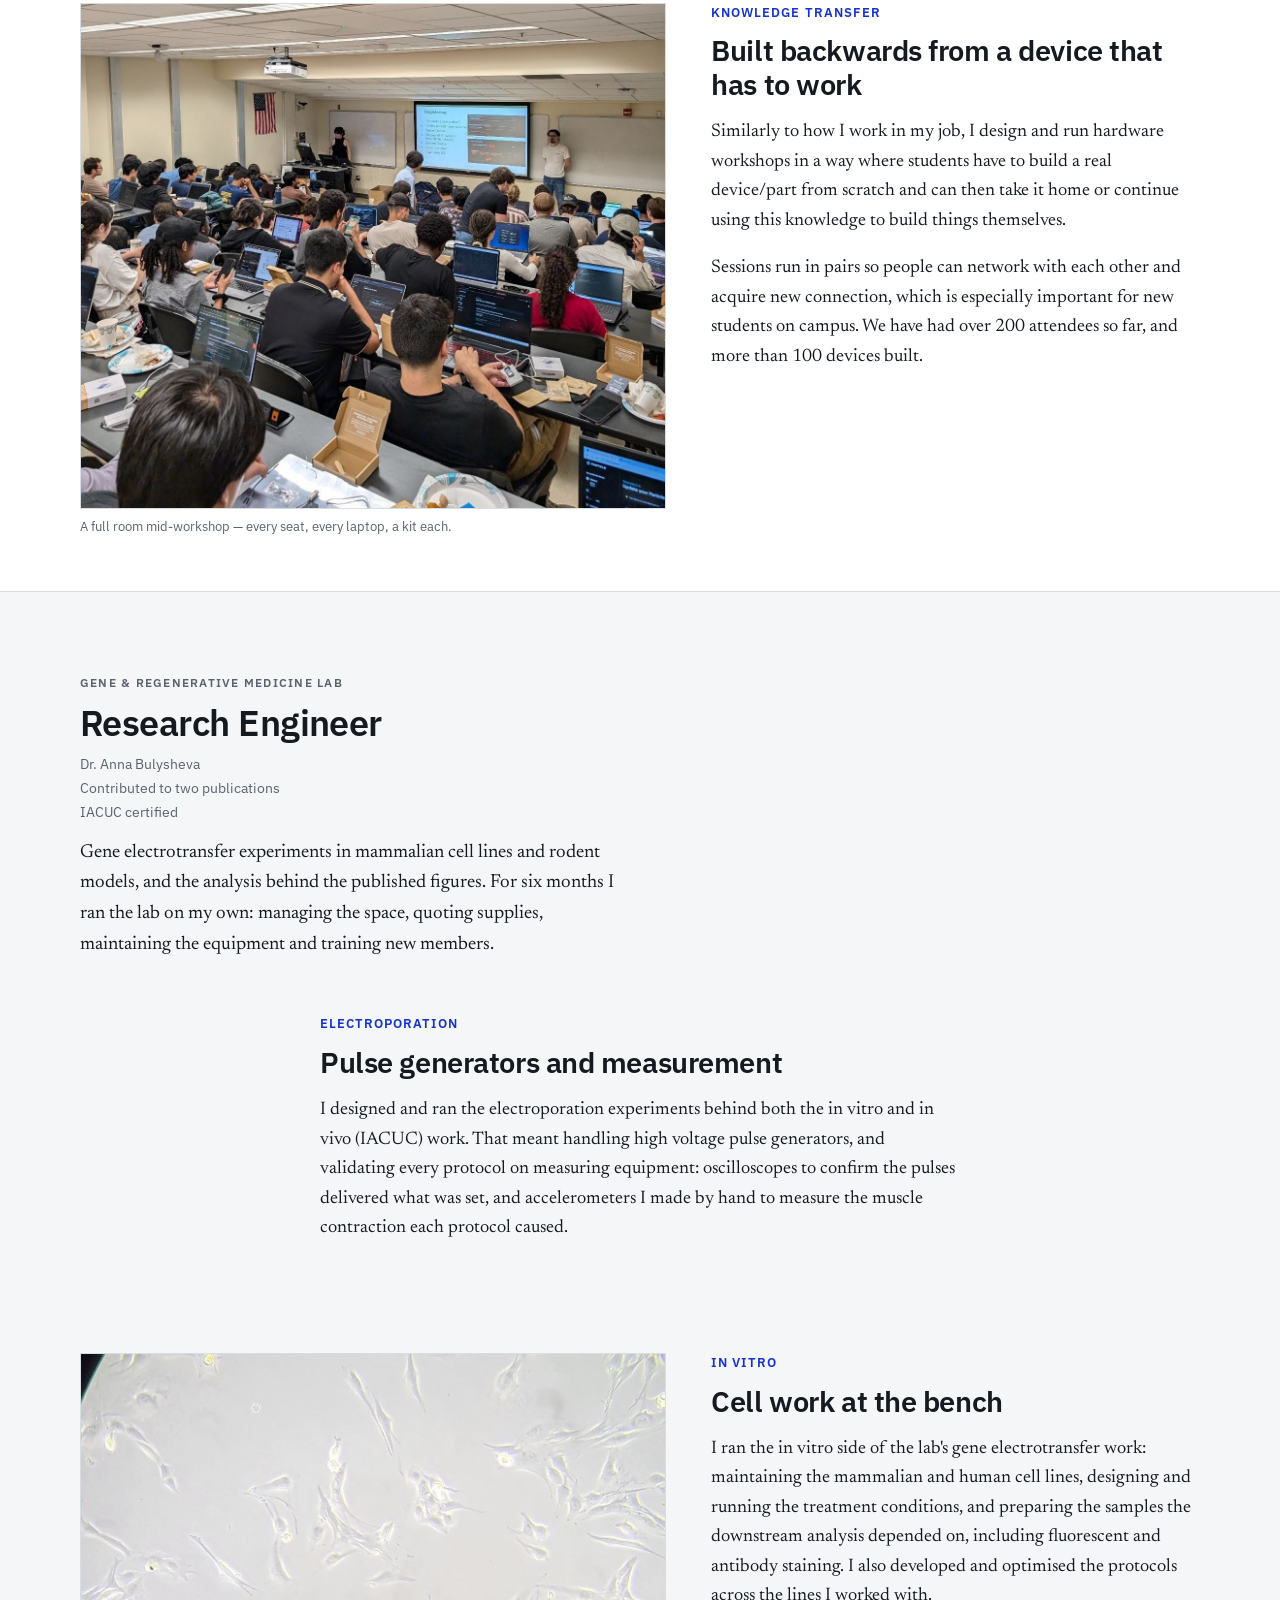
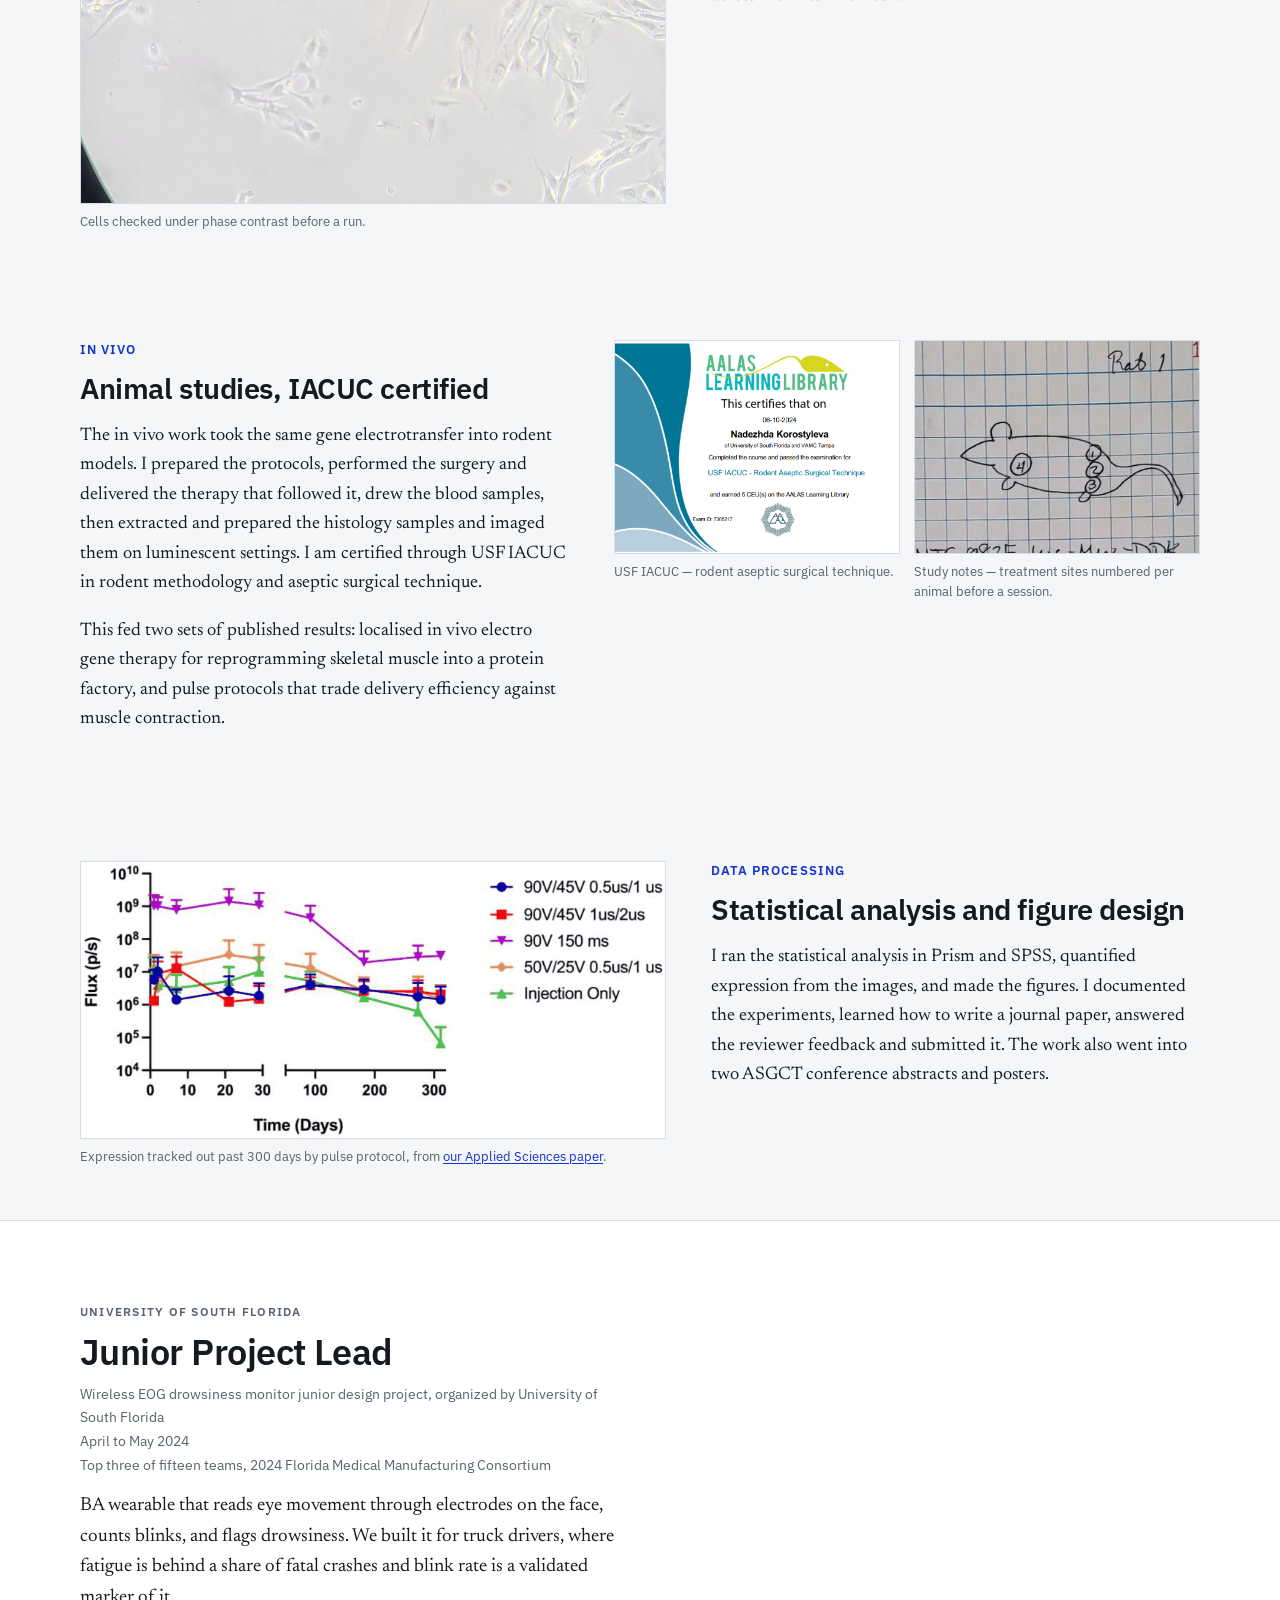
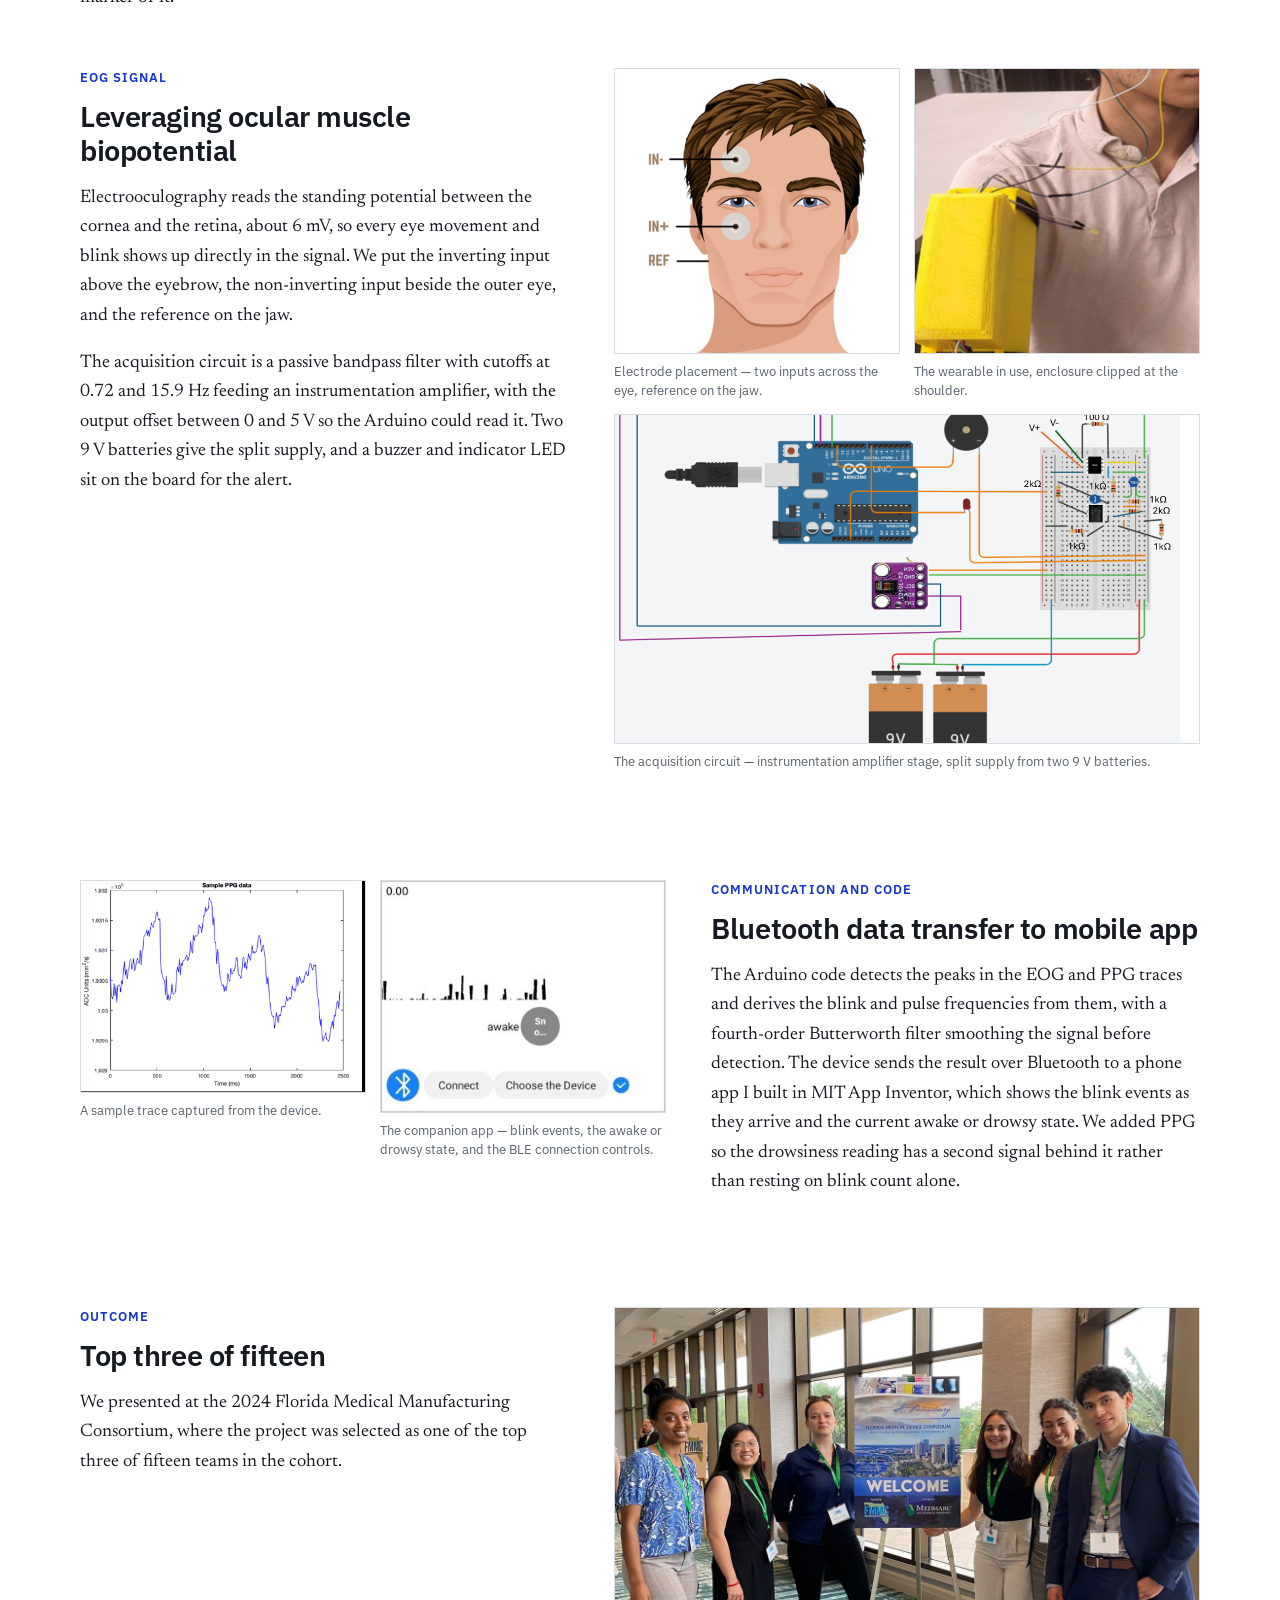
==== commit 1b7f102b: "Swap in the CNC and PID photos, align figures with the resume, add electroporation section - Replace" ====
--- a/index.html
+++ b/index.html
@@ -55,7 +55,7 @@
     <p class="hero-lede">I enjoy working on a device end to end: CAD and fabrication, the electronics and firmware that drive it, the signal processing that makes sense of it, and the standards that define the process. </p>
     <p class="hero-lede">I am looking for medical device work where critical thinking, troubleshooting, optimization, and bringing multiple skills to the job are integral parts.</p>
     <p class="hero-facts">
-      M.S. Biomedical Engineering, University of South Florida<br>
+      M.S. Biomedical Engineering (Bioelectronics), University of South Florida<br>
       Graduate Research Engineer, Acousto-Bioelectronics Lab<br>
       Tampa, Florida
     </p>
@@ -114,8 +114,8 @@
             <figcaption>A finished device, a few millimetres across.</figcaption>
           </figure>
           <figure class="wide">
-            <img src="images/cam-toolpaths.jpg?v=22" alt="CAM software showing concentric toolpaths generated around two circular pockets, with the work origin and axes marked at the corner of the stock.">
-            <figcaption>Toolpaths set up before cutting.</figcaption>
+            <img src="images/cnc-chamber-pocket.jpg?v=22" alt="An aluminium chamber body bolted to the mill bed mid-job, a stepped rectangular pocket cut into it with the concentric passes of the toolpath visible across the floor.">
+            <figcaption>A chamber body on the mill, partway through cutting its pocket.</figcaption>
           </figure>
           <figure>
             <img src="images/cnc-machined-part.jpg?v=22" alt="A machined aluminium ring off the mill, concentric tool marks across the face and two small slots cut into the bore.">
@@ -142,8 +142,8 @@
             <figcaption>Microneedle electrodes in three coatings, with the coating surface under SEM.</figcaption>
           </figure>
           <figure>
-            <img src="images/chamber-fabricated.jpg?v=22" alt="A fabricated microfluidic chamber layer held in a gloved hand, the channel network visible in the cast polymer.">
-            <figcaption>A fabricated microfluidic layer.</figcaption>
+            <img src="images/pid-temperature-controller.jpg?v=22" alt="An Elegoo Uno R3 wired to a breadboard carrying a power transistor and resistor, with a stainless steel temperature probe on a braided lead beside the board.">
+            <figcaption>The PID temperature controller: microcontroller, power stage and probe.</figcaption>
           </figure>
           <figure>
             <img src="images/map-array-micrograph.jpg?v=22" alt="Micrograph of the moulded microlens array, close-packed plano-convex lenses filling the frame with a scale bar at the lower edge.">
@@ -159,7 +159,7 @@
           <h2>Troubleshooting and validation</h2>
           <p>The device fabrication ran as a cycle: fix a problem, try to validate the working principle, find that the validation fails, and go back to fix it again.</p>
           <p>Early MAP builds drew far more power than a wearable allows, so the early and fast work included evaluating current against voltage, the power that follows from them, and duty cycle. </p>
-          <p>Heat came next, because the LEDs were overheating the device against skin. Fans and heatsinking fixed that, and I validated the result at 37 °C. The redesign took 30 °C off the peak temperature and cut power consumption by two orders of magnitude.</p>
+          <p>Heat came next, because the LEDs were overheating the device against skin. Fans and heatsinking fixed that, and I validated the result at 37 °C. The redesign took 30 °C off the peak temperature and cut power consumption by a factor of 20.</p>
           <p>Mechanical validation was also a part of the work on my projects as I wanted to </p>
         </div>
         <div class="band-media reveal mosaic-4">
@@ -452,6 +452,16 @@
       IACUC certified</p>
       <p class="position-dek">Gene electrotransfer experiments in mammalian cell lines and rodent models, and the analysis behind the published figures. For six months I ran the lab on my own: managing the space, quoting supplies, maintaining the equipment and training new members.</p>
     </div>
+
+    <section class="skill skill-solo">
+      <div class="skill-inner">
+        <div class="band-text reveal">
+          <p class="band-num">Electroporation</p>
+          <h2>Pulse generators and measurement</h2>
+          <p>I designed and ran the electroporation experiments behind both the in vitro and in vivo (IACUC) work. That meant handling high voltage pulse generators, and validating every protocol on measuring equipment: oscilloscopes to confirm the pulses delivered what was set, and accelerometers I made by hand to measure the muscle contraction each protocol caused.</p>
+        </div>
+      </div>
+    </section>
 
     <section class="skill">
       <div class="skill-inner">
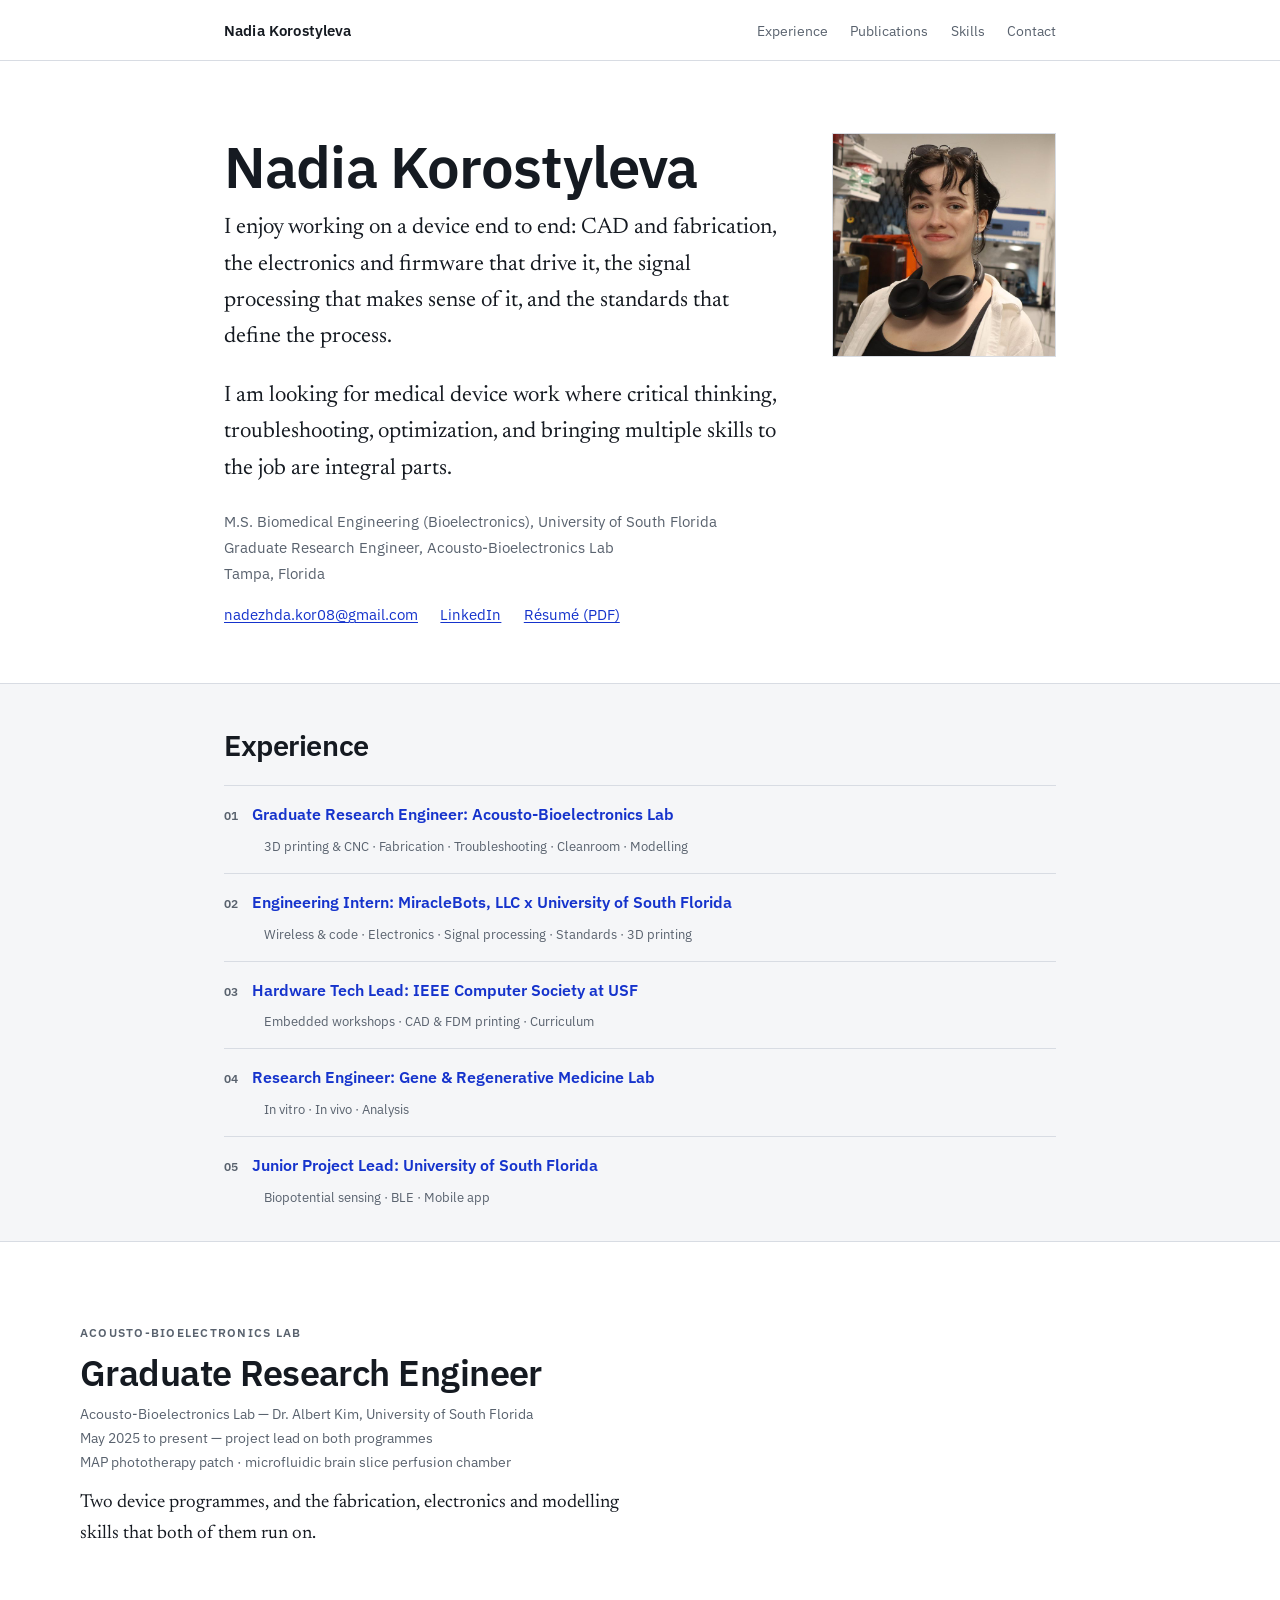
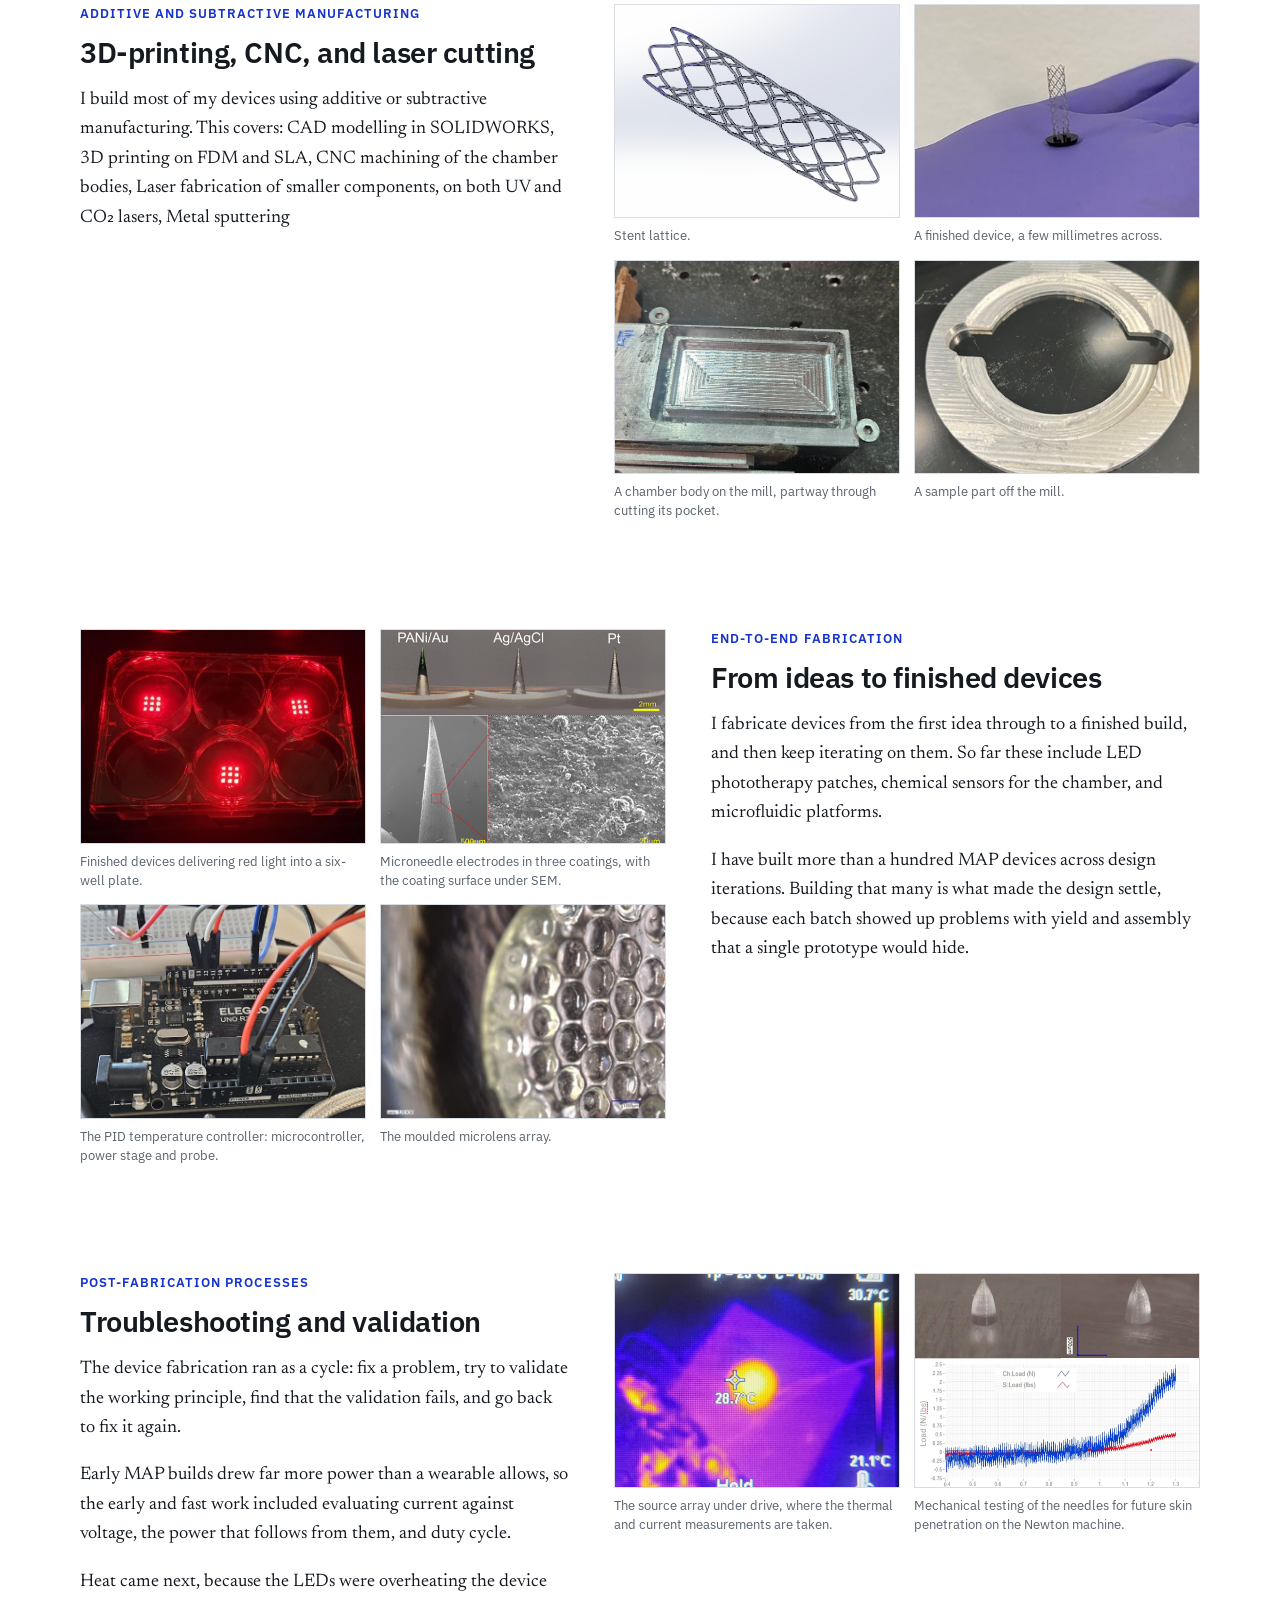
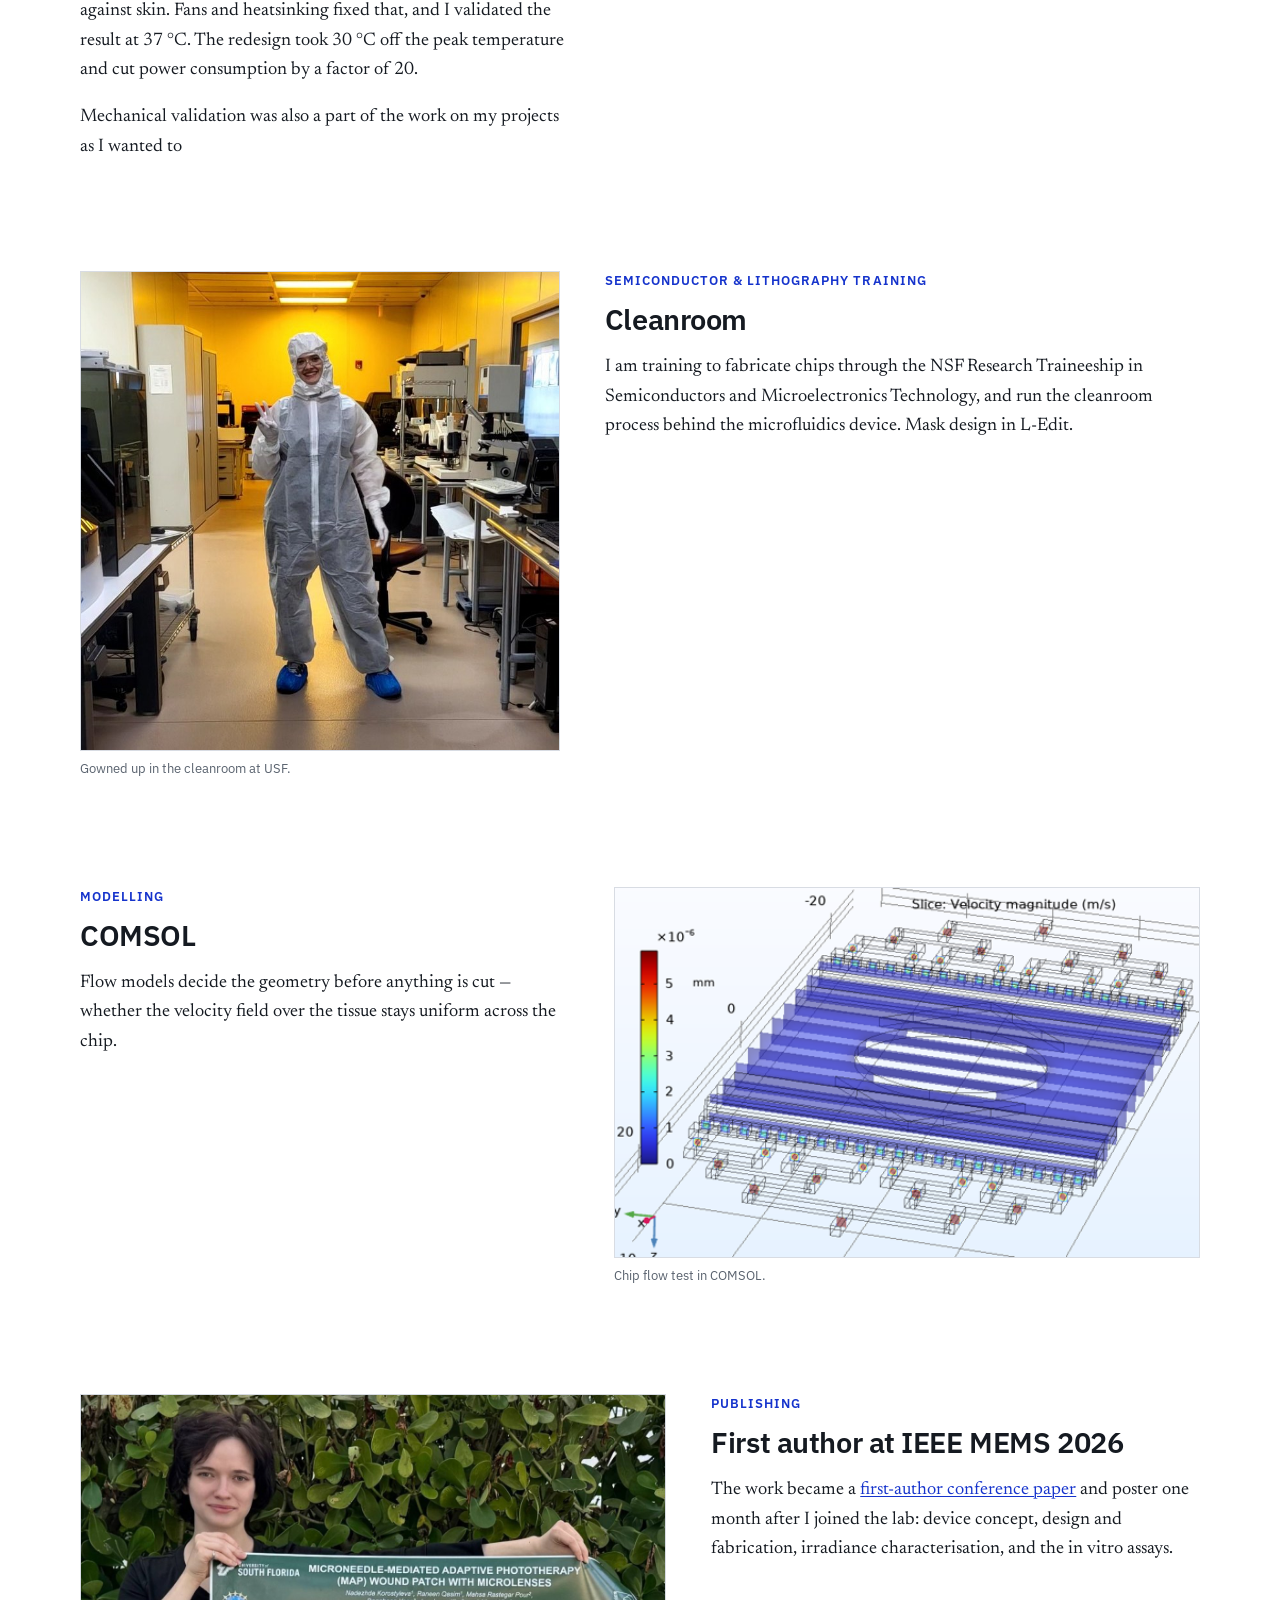
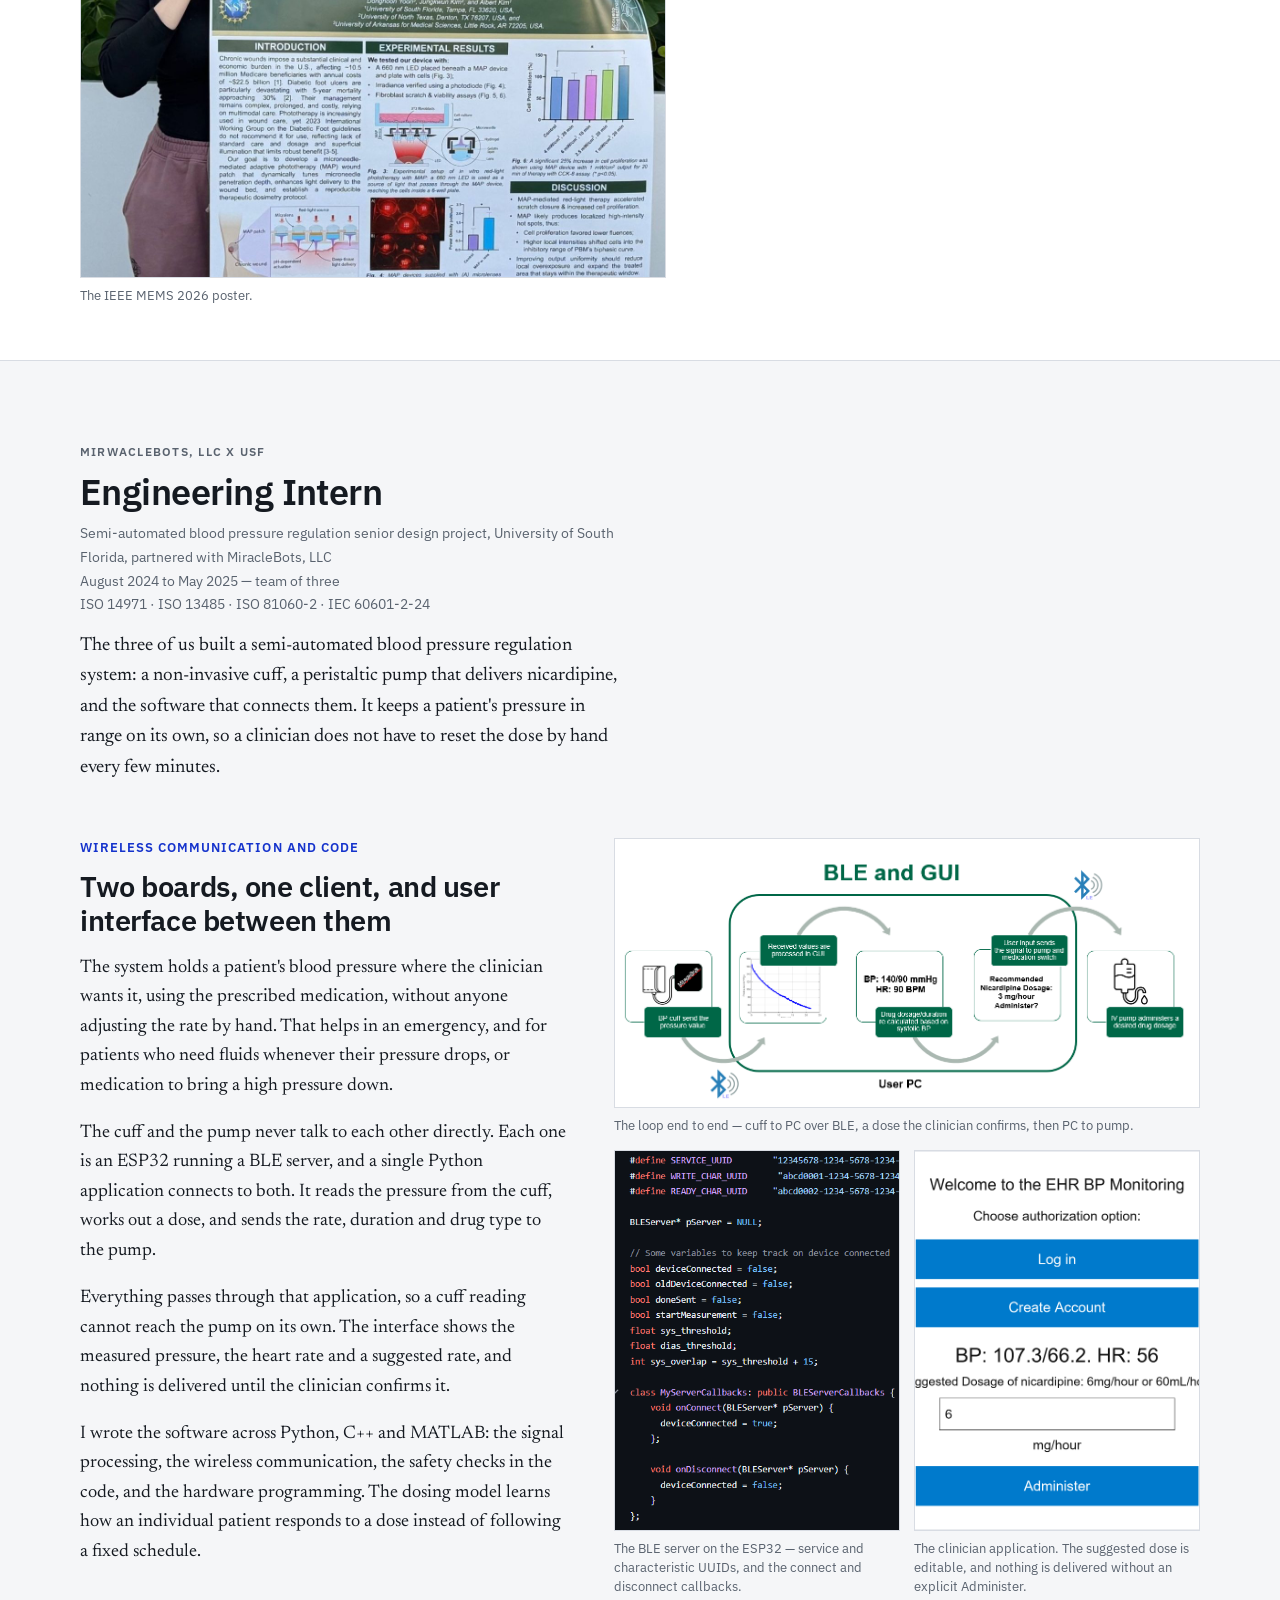
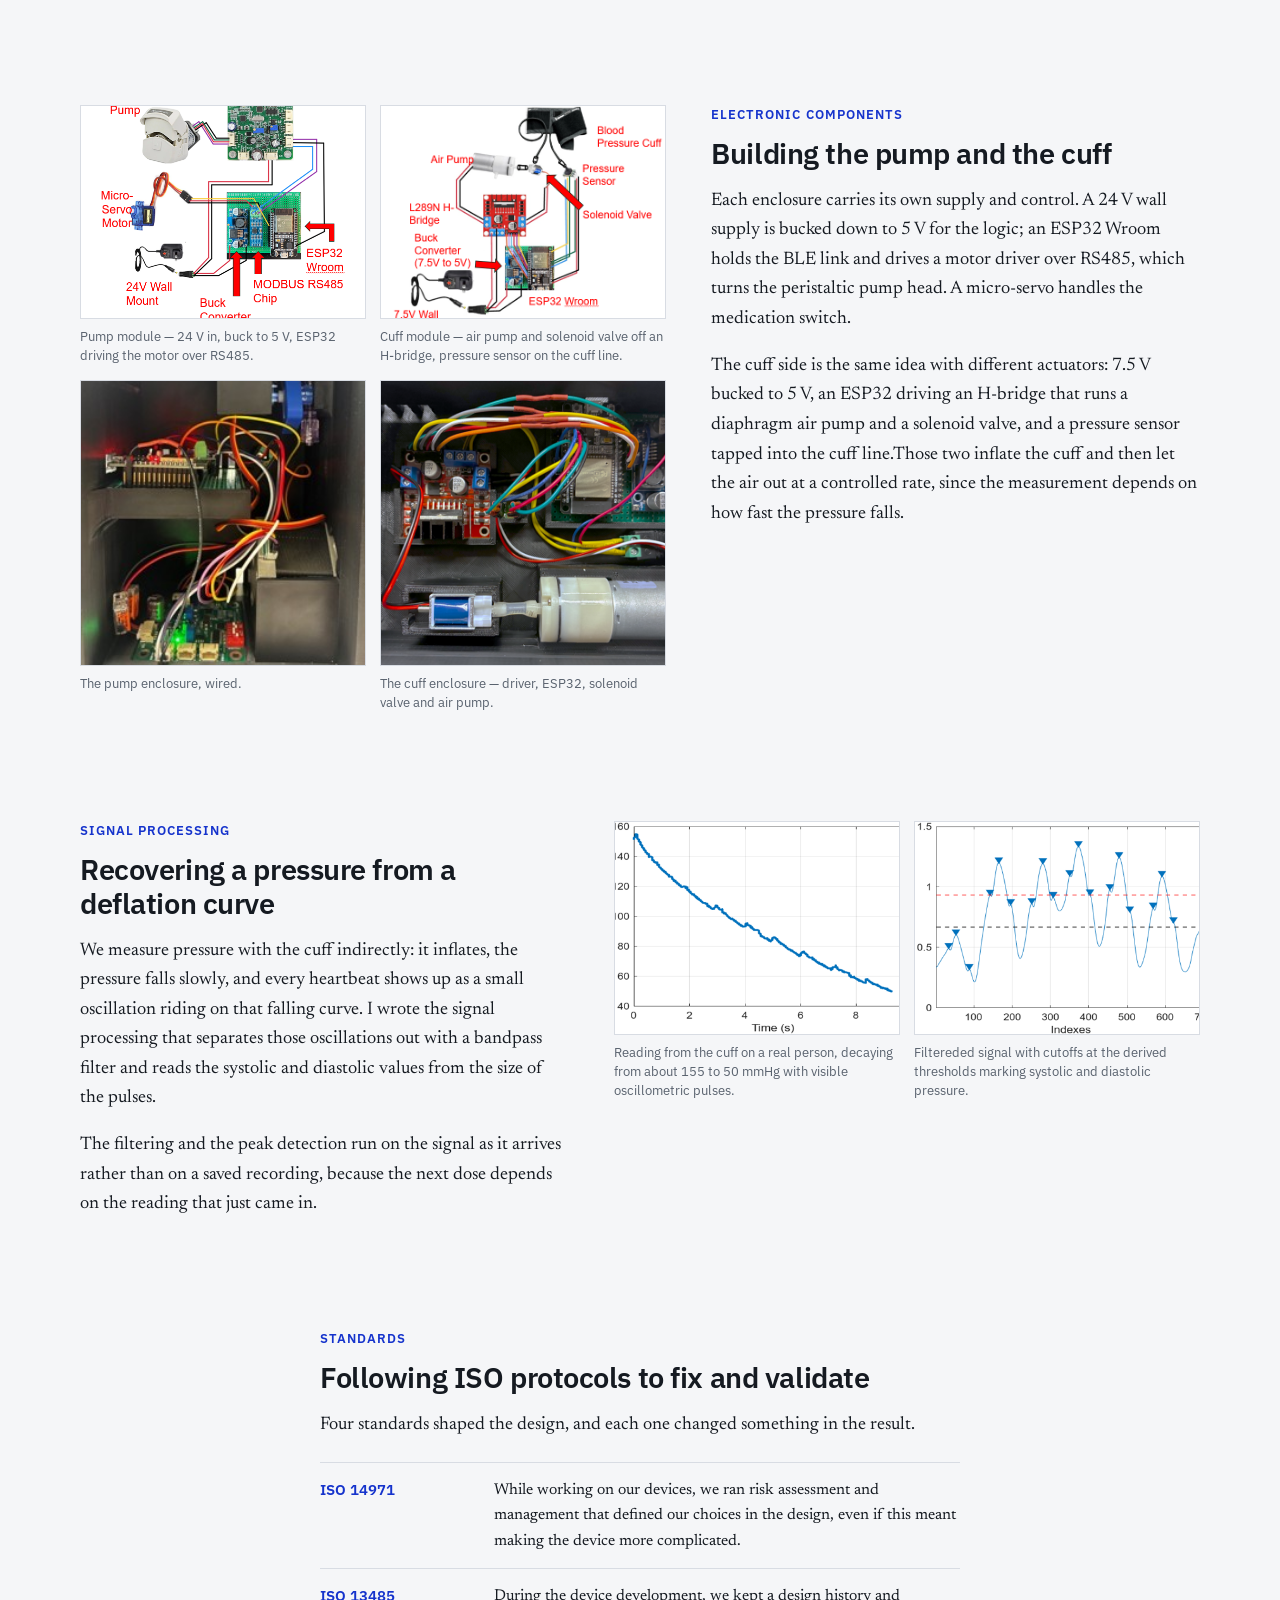
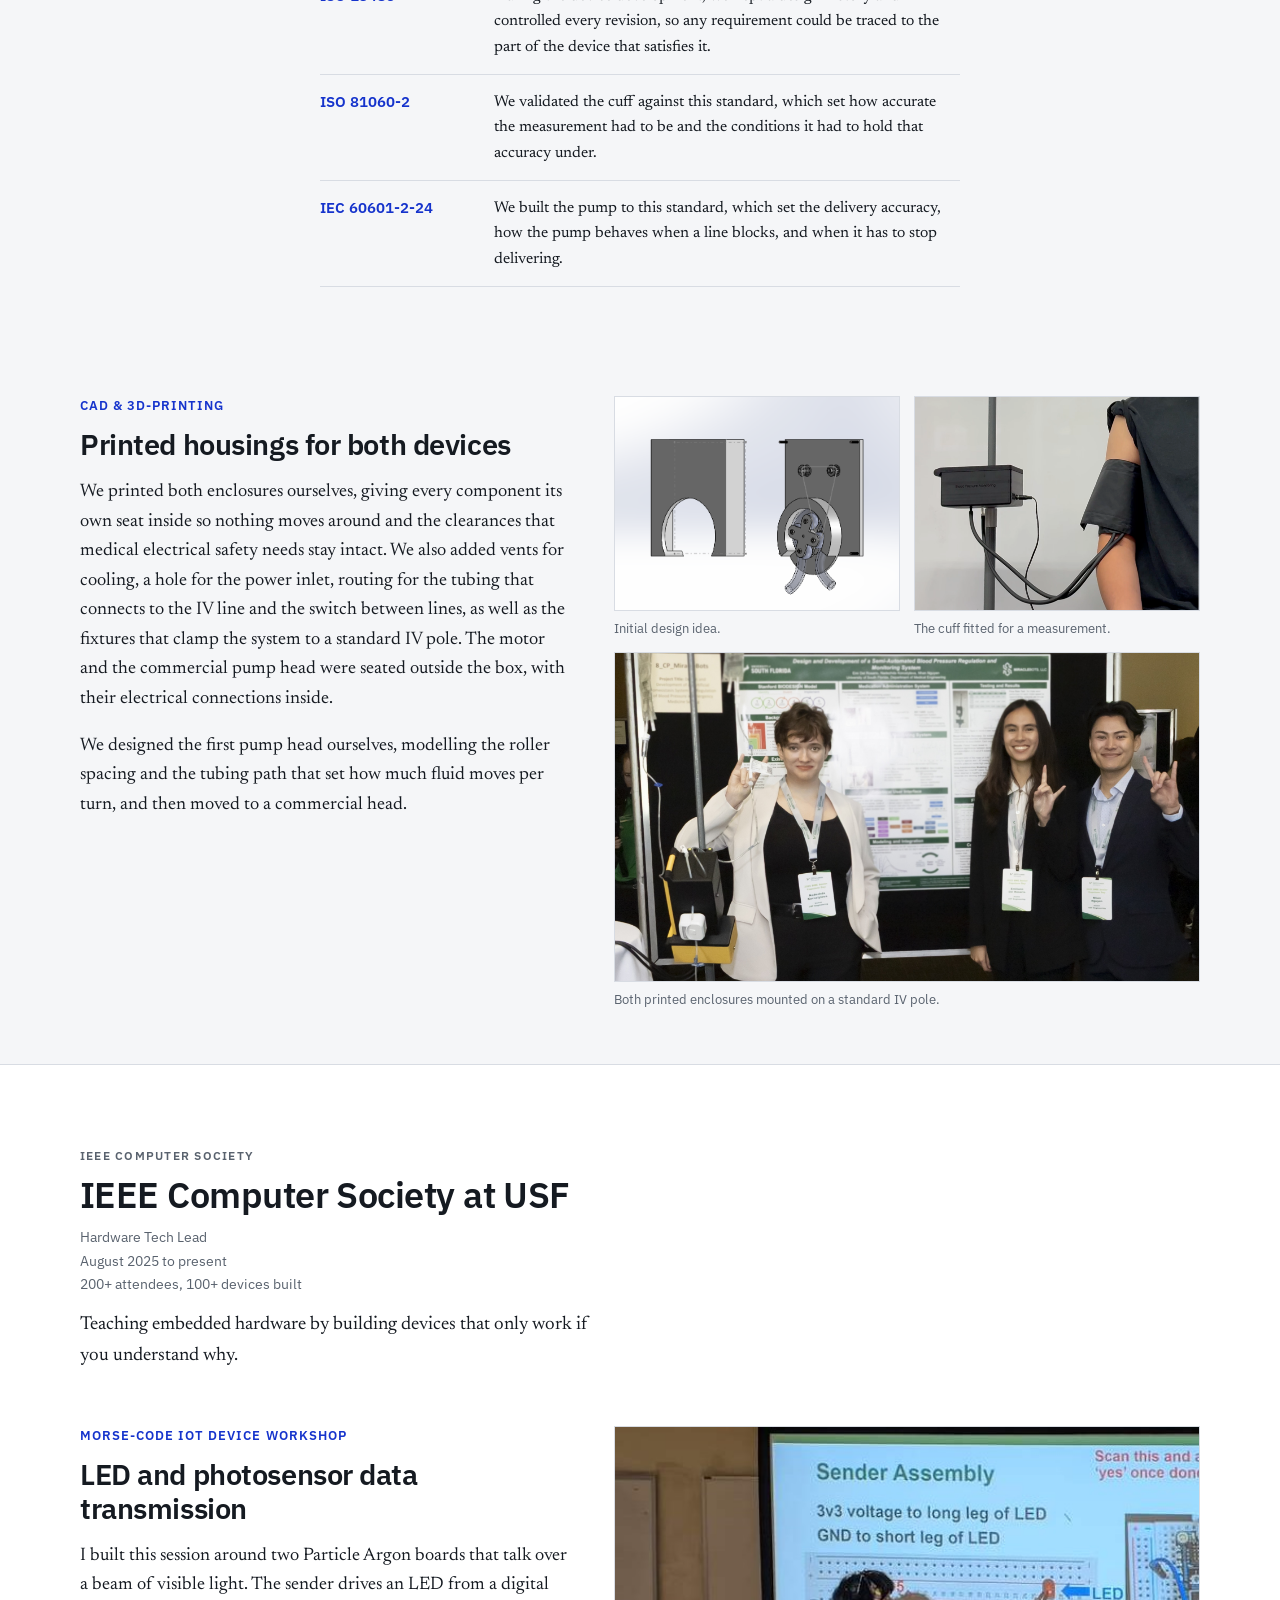
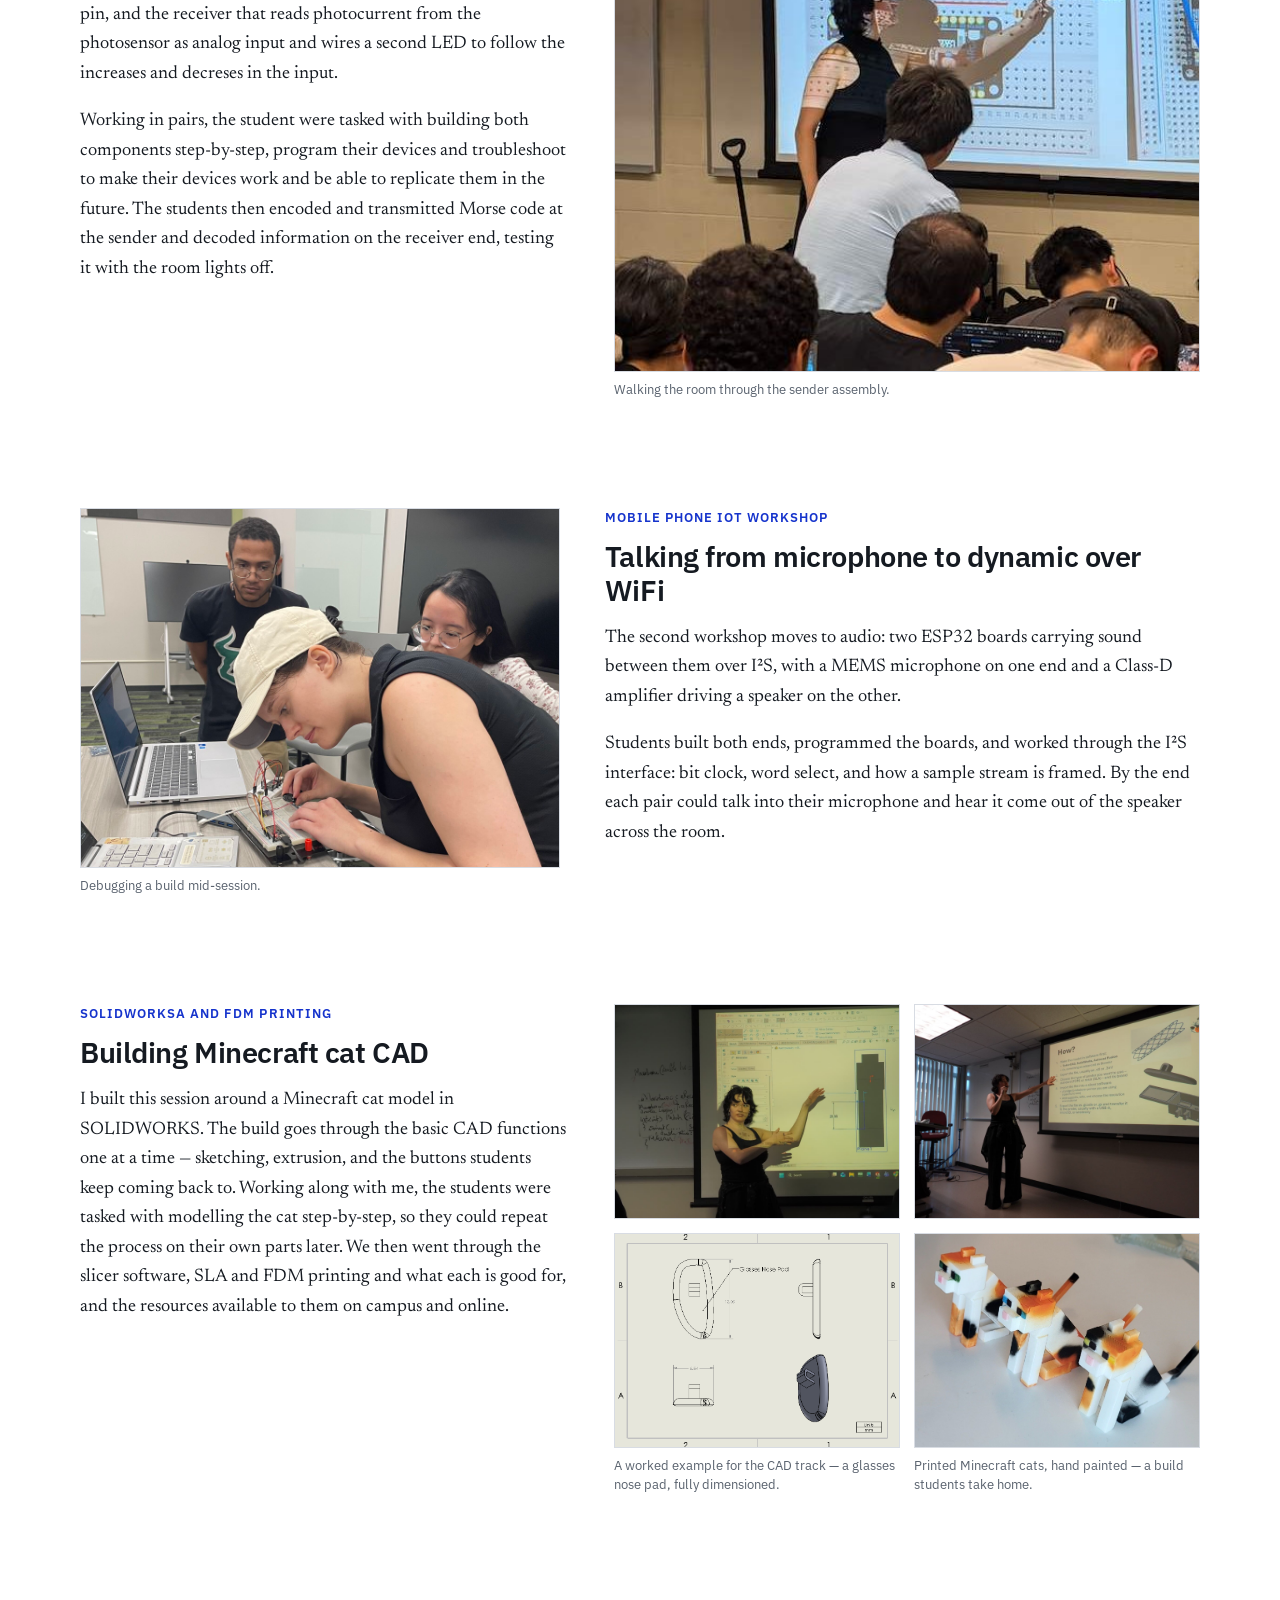
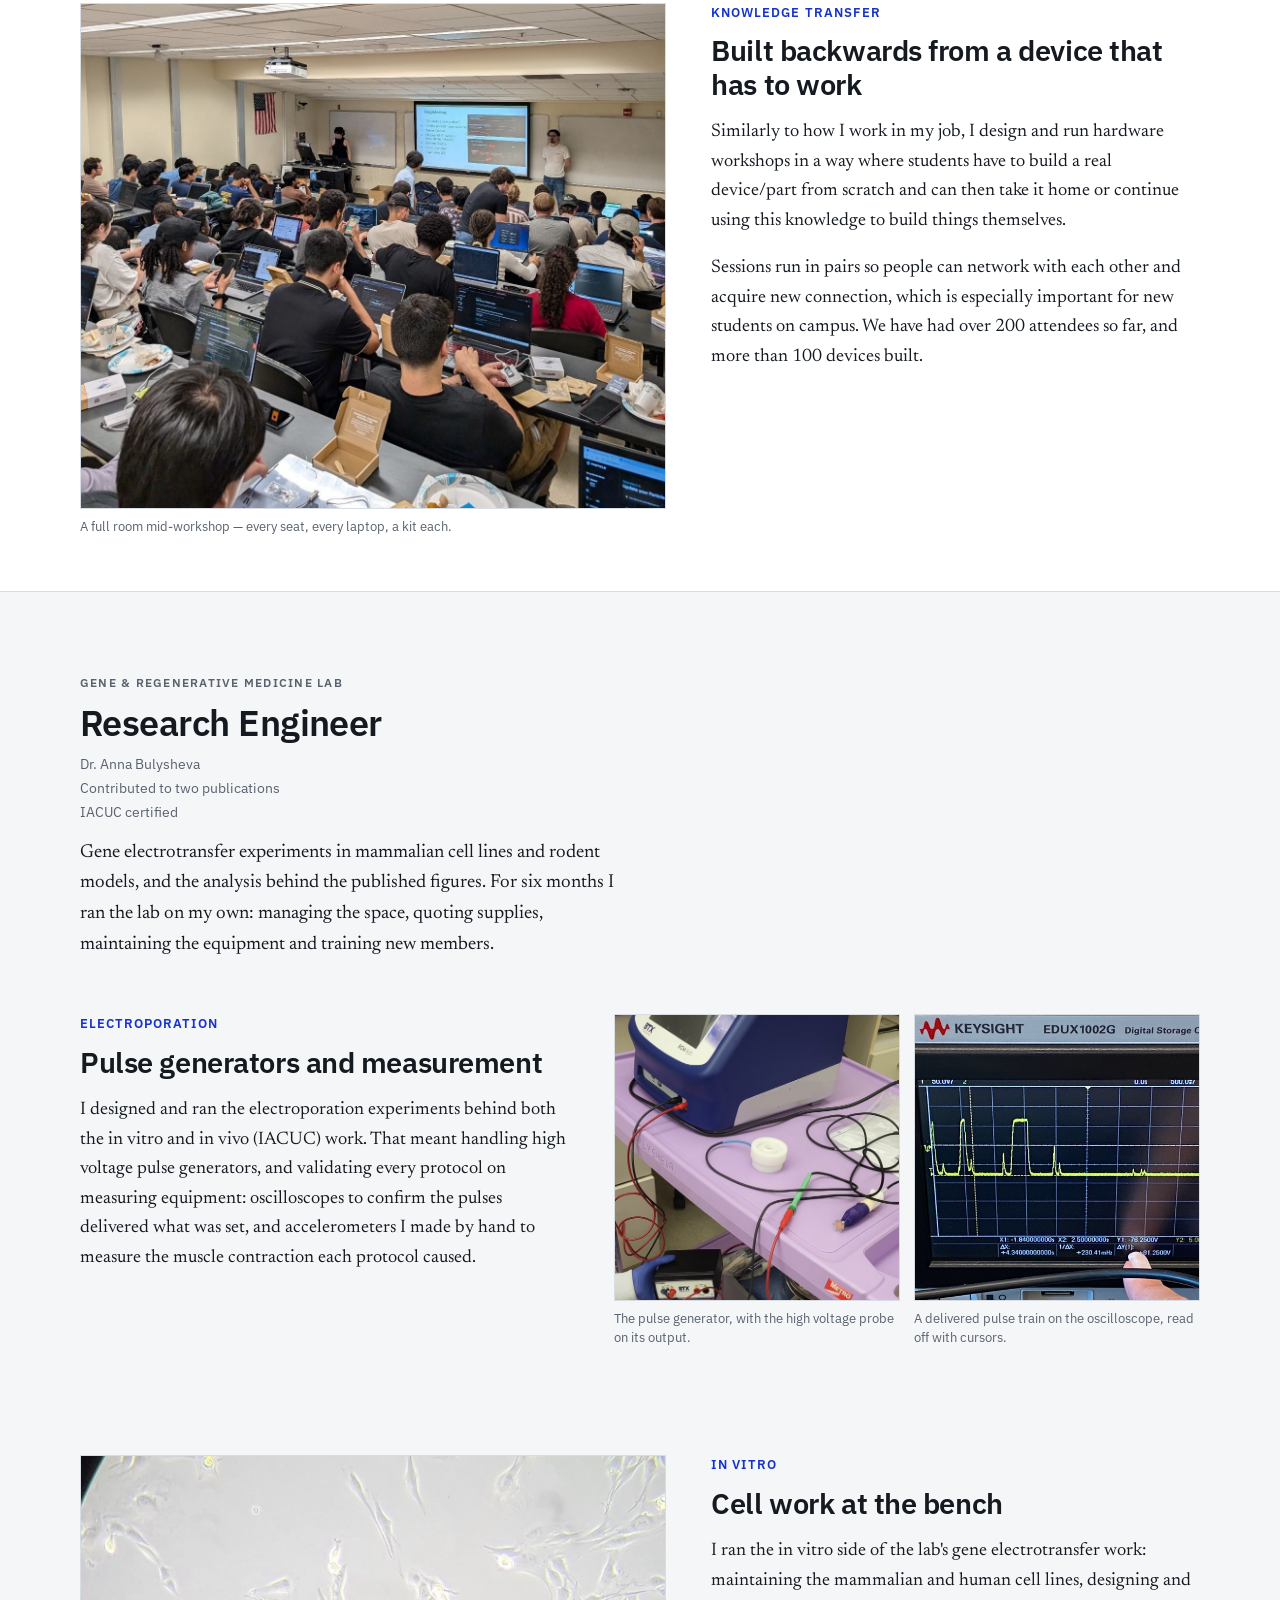
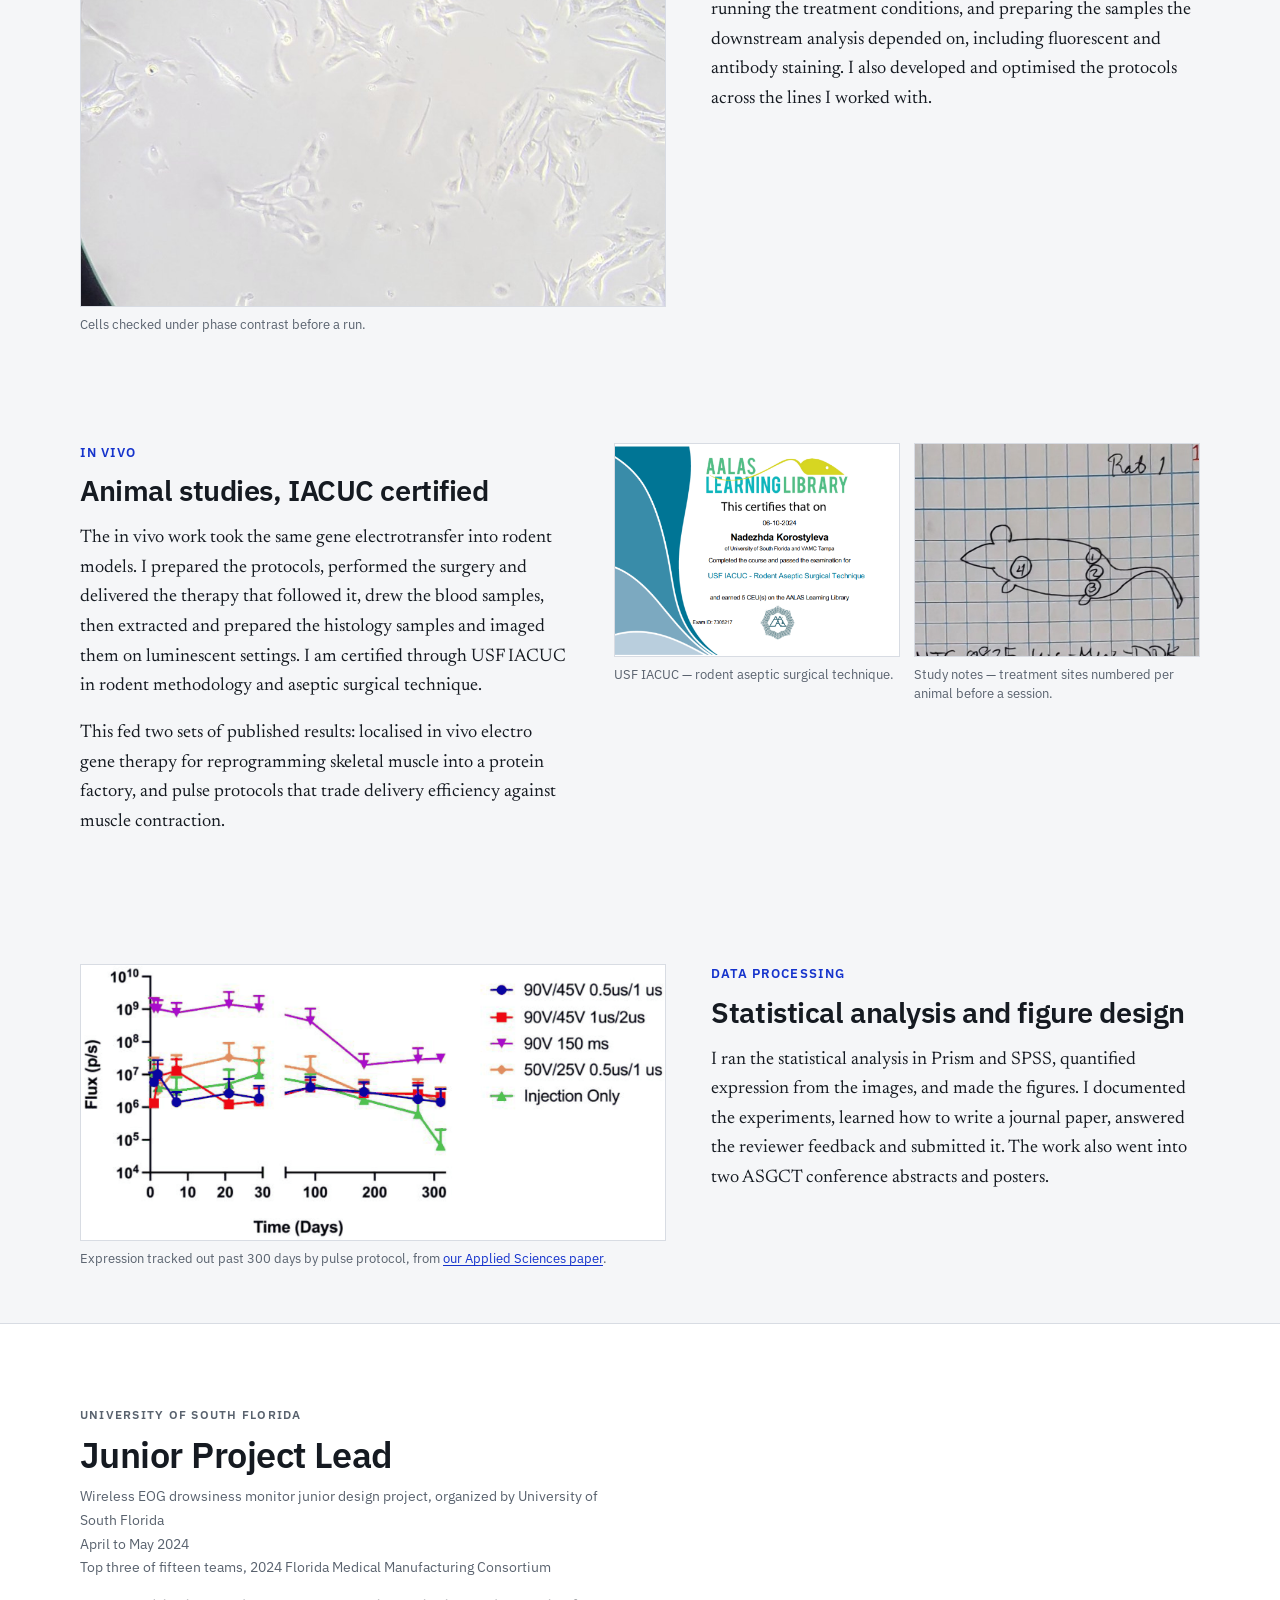
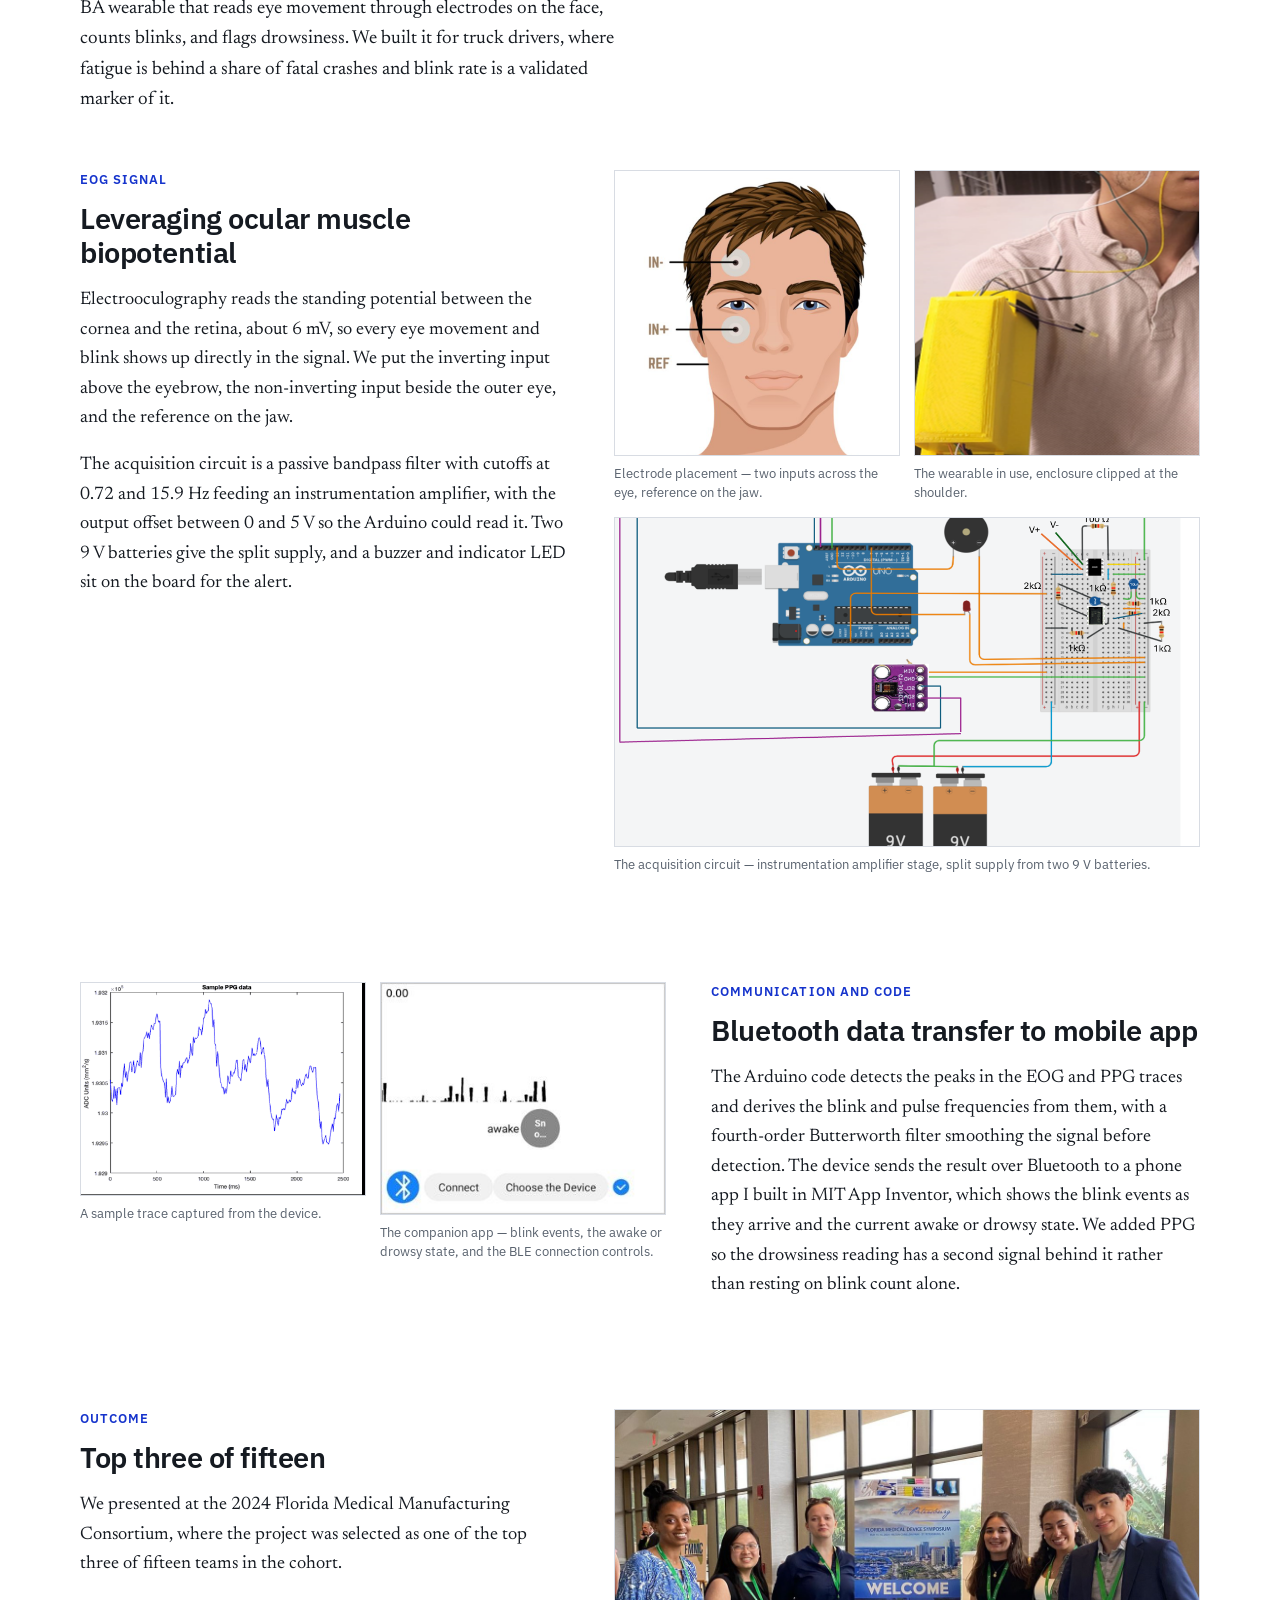
==== commit a61384f4: "Add the pulse generator and oscilloscope photos to the electroporation section Both uploads renamed " ====
--- a/index.html
+++ b/index.html
@@ -453,12 +453,22 @@
       <p class="position-dek">Gene electrotransfer experiments in mammalian cell lines and rodent models, and the analysis behind the published figures. For six months I ran the lab on my own: managing the space, quoting supplies, maintaining the equipment and training new members.</p>
     </div>
 
-    <section class="skill skill-solo">
+    <section class="skill">
       <div class="skill-inner">
         <div class="band-text reveal">
           <p class="band-num">Electroporation</p>
           <h2>Pulse generators and measurement</h2>
           <p>I designed and ran the electroporation experiments behind both the in vitro and in vivo (IACUC) work. That meant handling high voltage pulse generators, and validating every protocol on measuring equipment: oscilloscopes to confirm the pulses delivered what was set, and accelerometers I made by hand to measure the muscle contraction each protocol caused.</p>
+        </div>
+        <div class="band-media reveal mosaic-4">
+          <figure class="sq">
+            <img src="images/pulse-generator.jpg?v=22" style="object-position: center 85%" alt="A BTX ECM 830 pulse generator on a lab cart, its red and black output leads running to the electrodes, with a gloved hand holding the high voltage probe box on the shelf below.">
+            <figcaption>The pulse generator, with the high voltage probe on its output.</figcaption>
+          </figure>
+          <figure class="sq">
+            <img src="images/oscilloscope-pulse-train.jpg?v=22" alt="A Keysight EDUX1002G oscilloscope screen showing a train of square voltage pulses, with cursors placed to read the pulse amplitude and timing.">
+            <figcaption>A delivered pulse train on the oscilloscope, read off with cursors.</figcaption>
+          </figure>
         </div>
       </div>
     </section>
